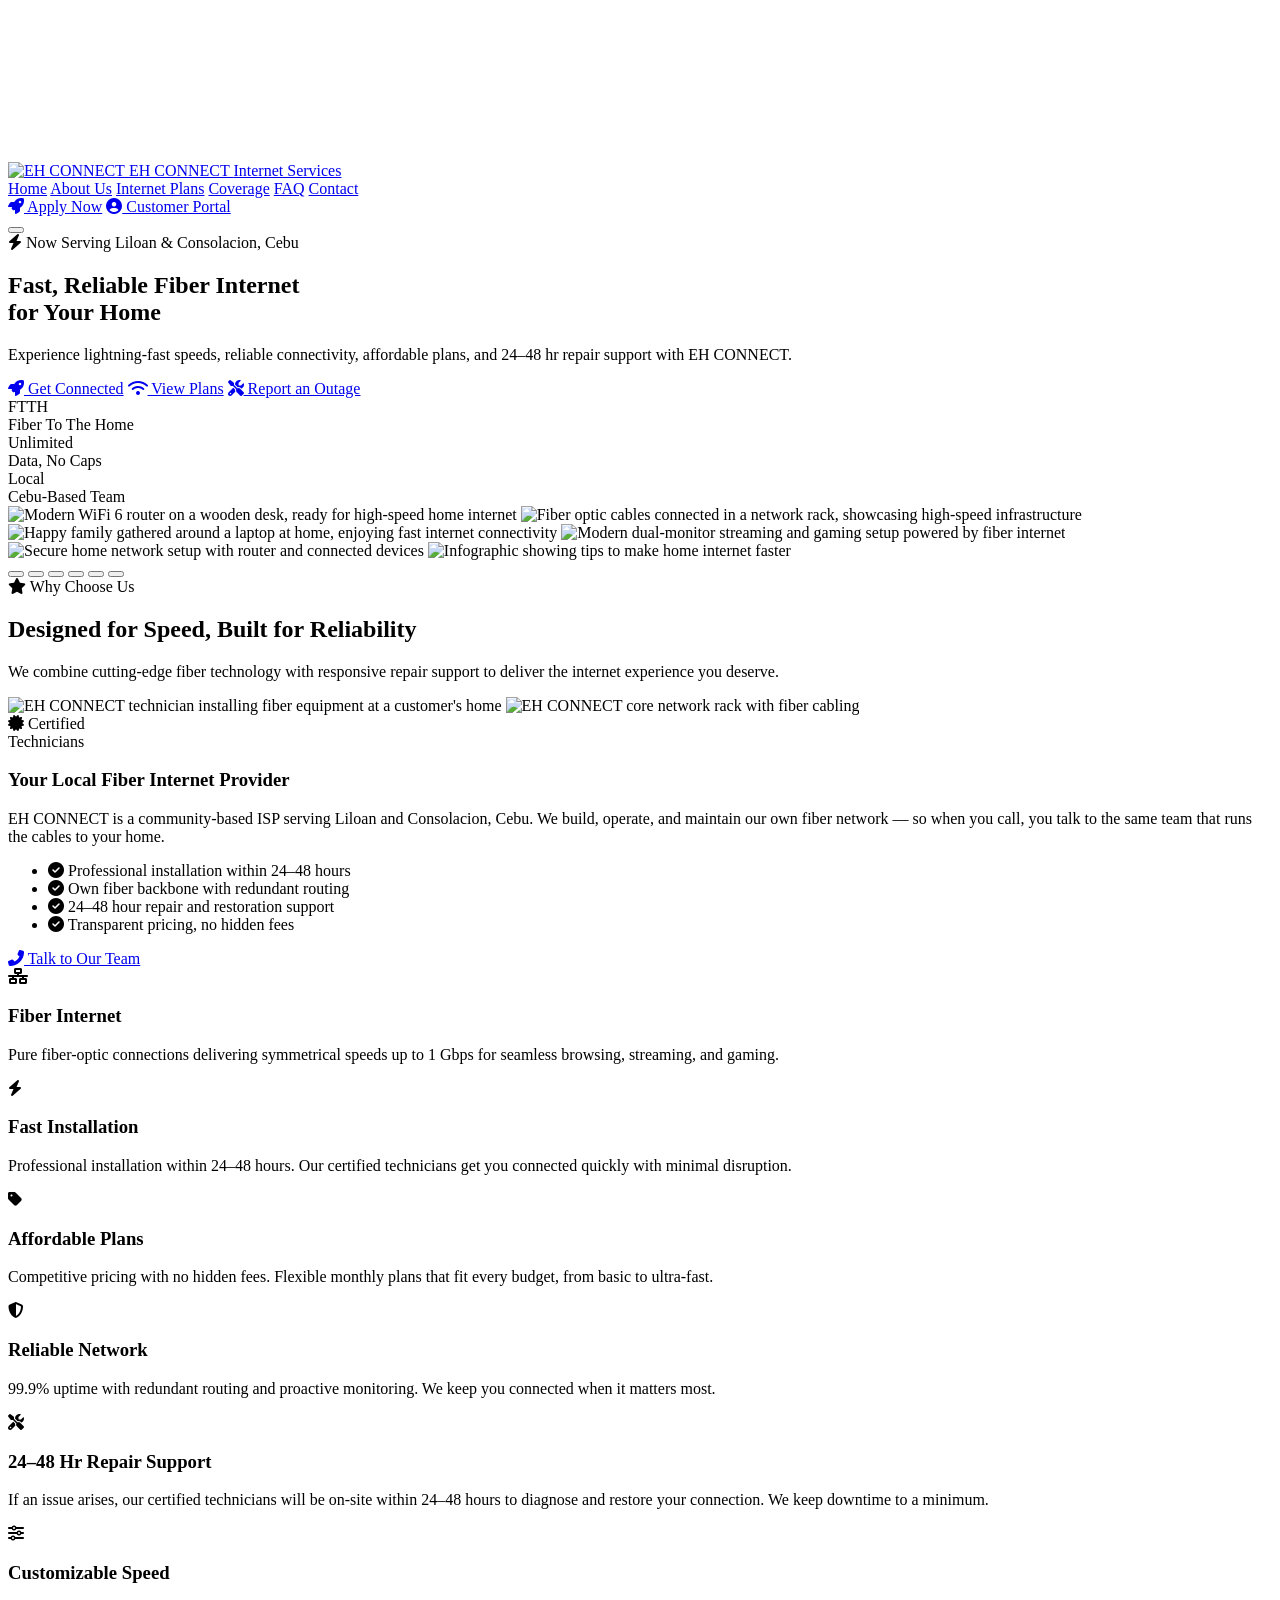
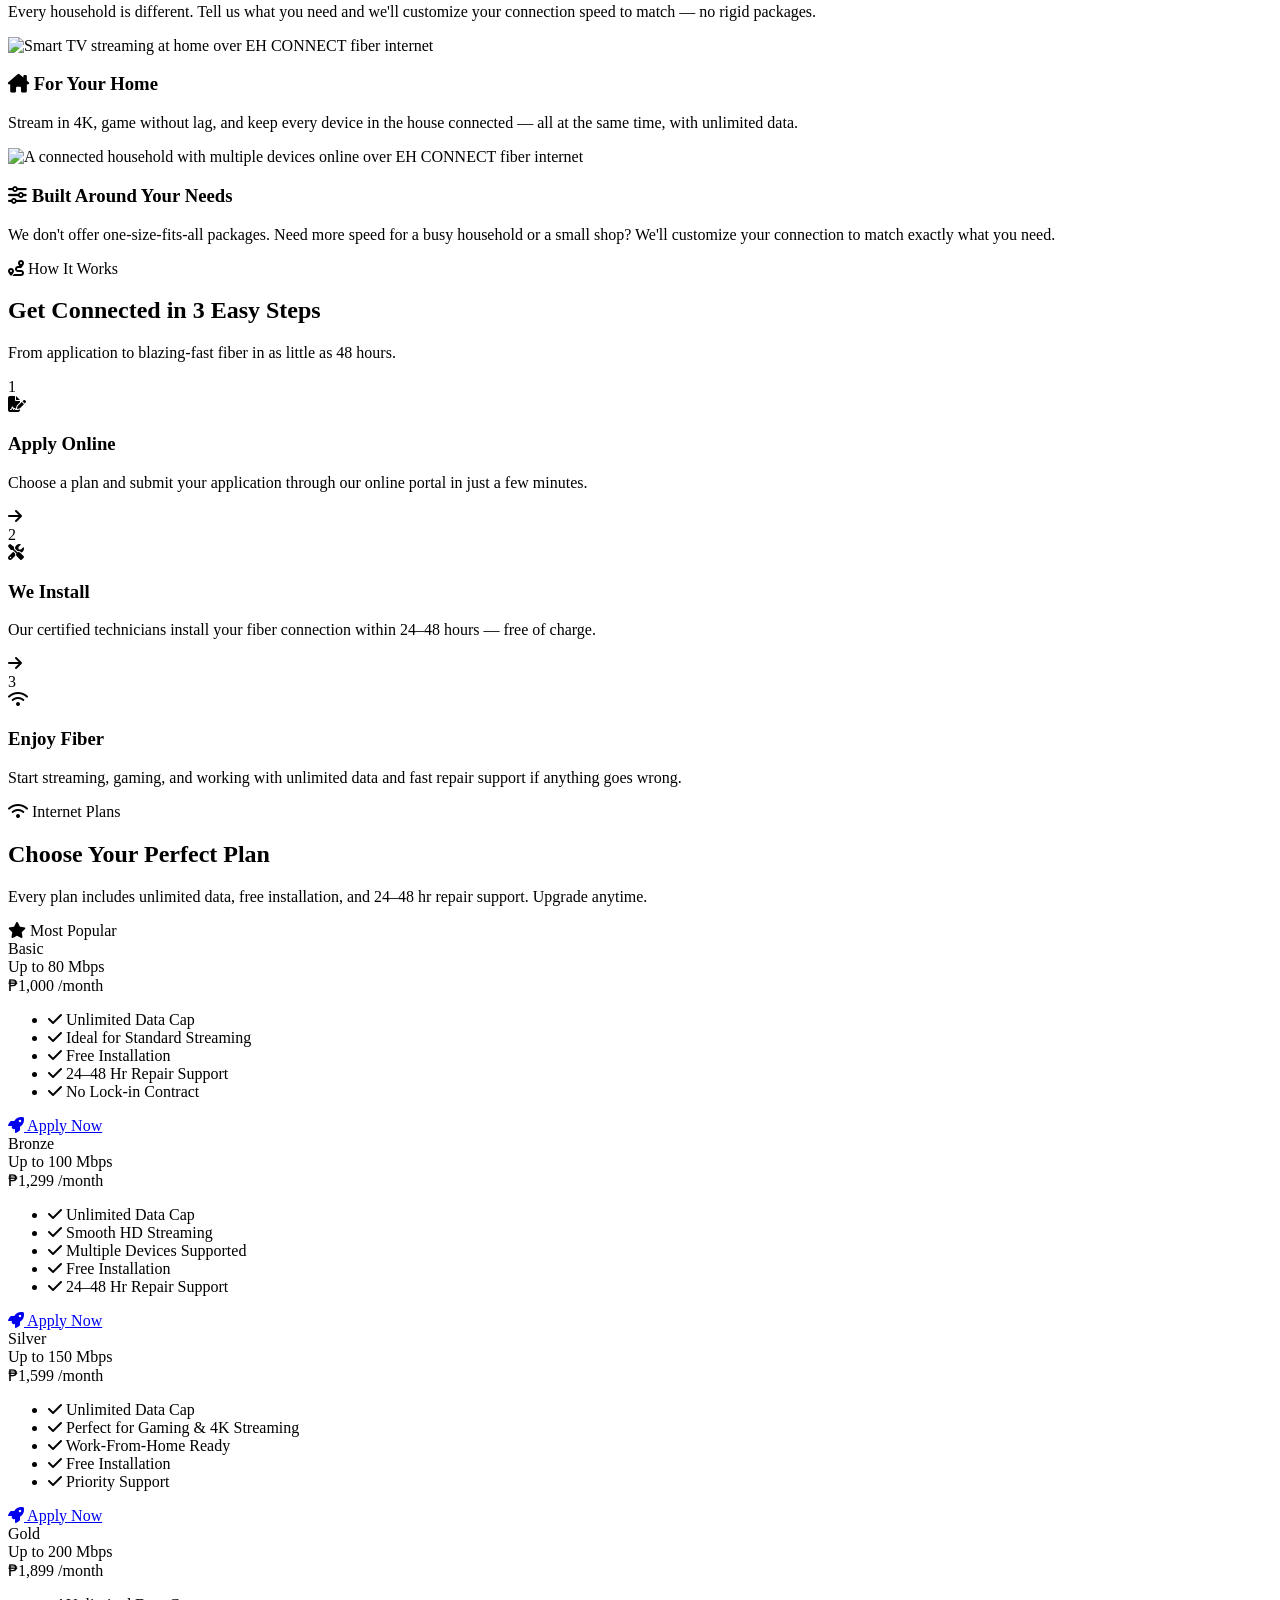
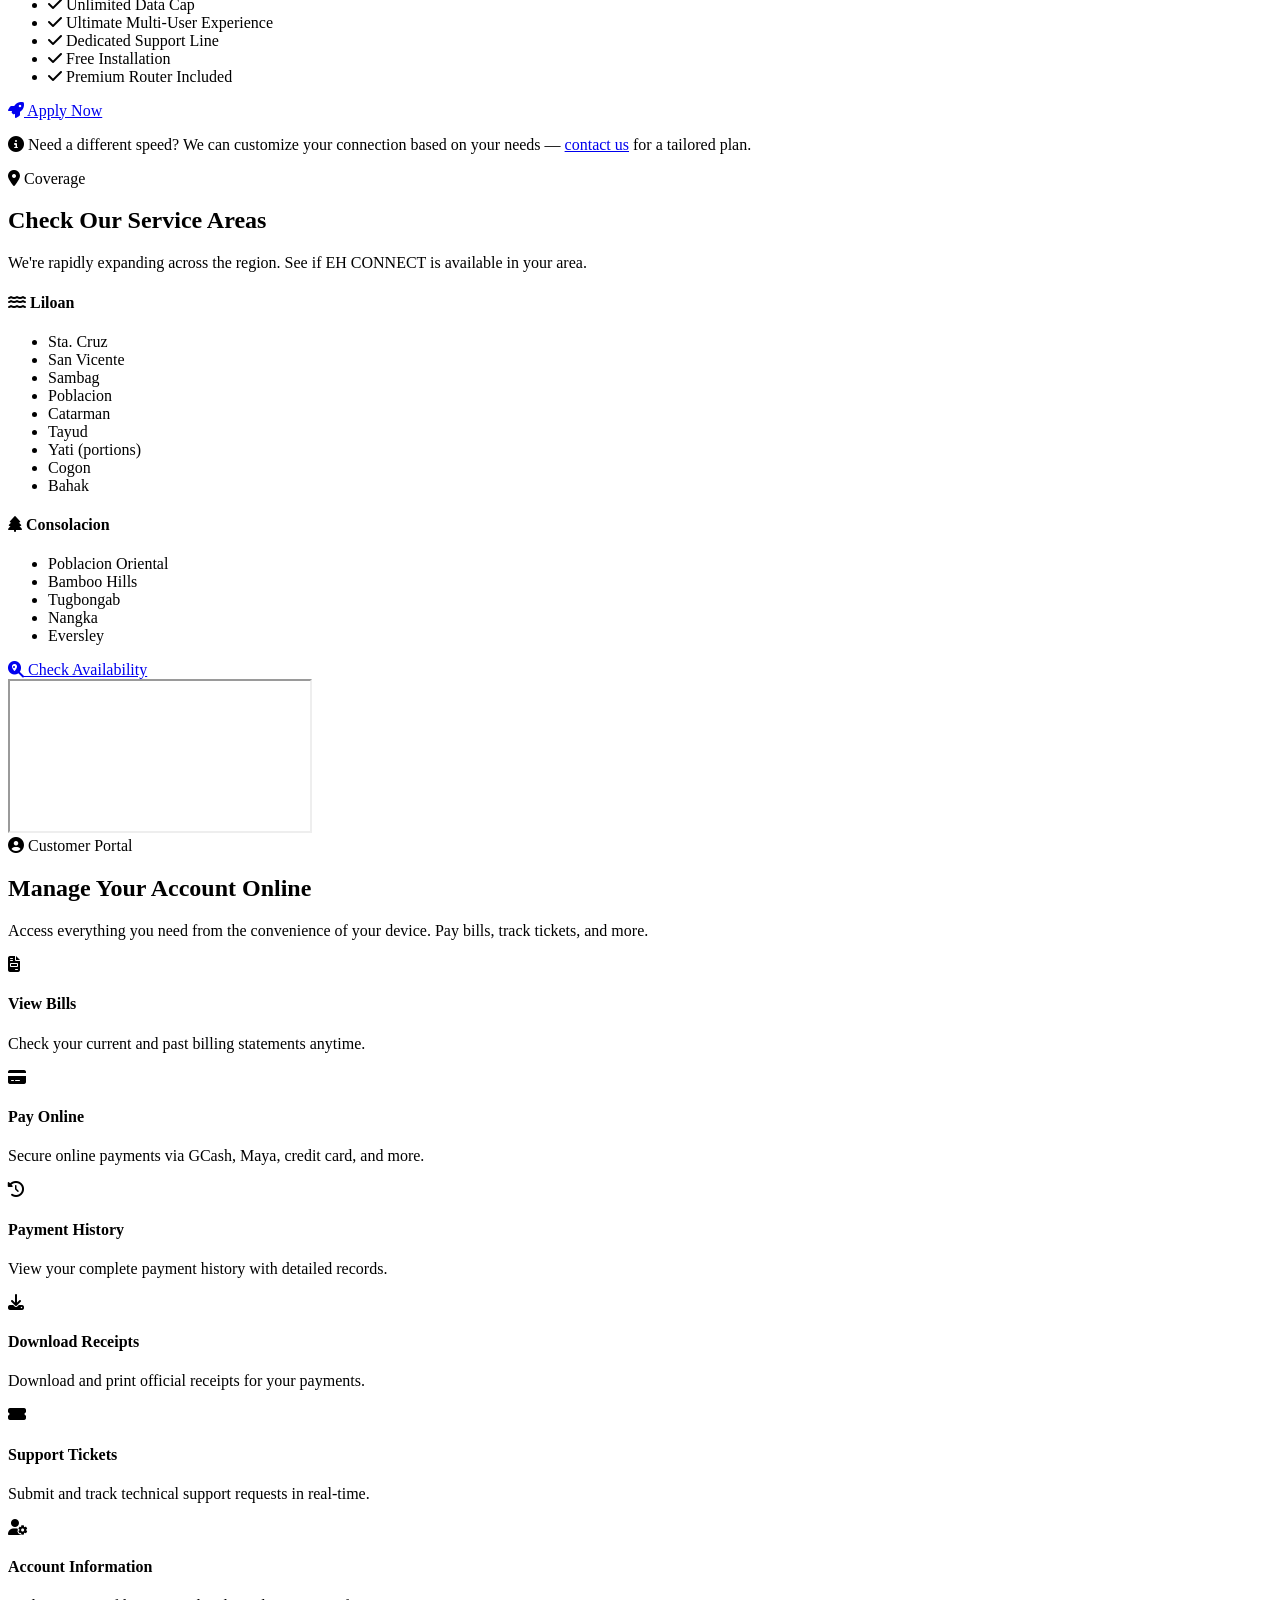
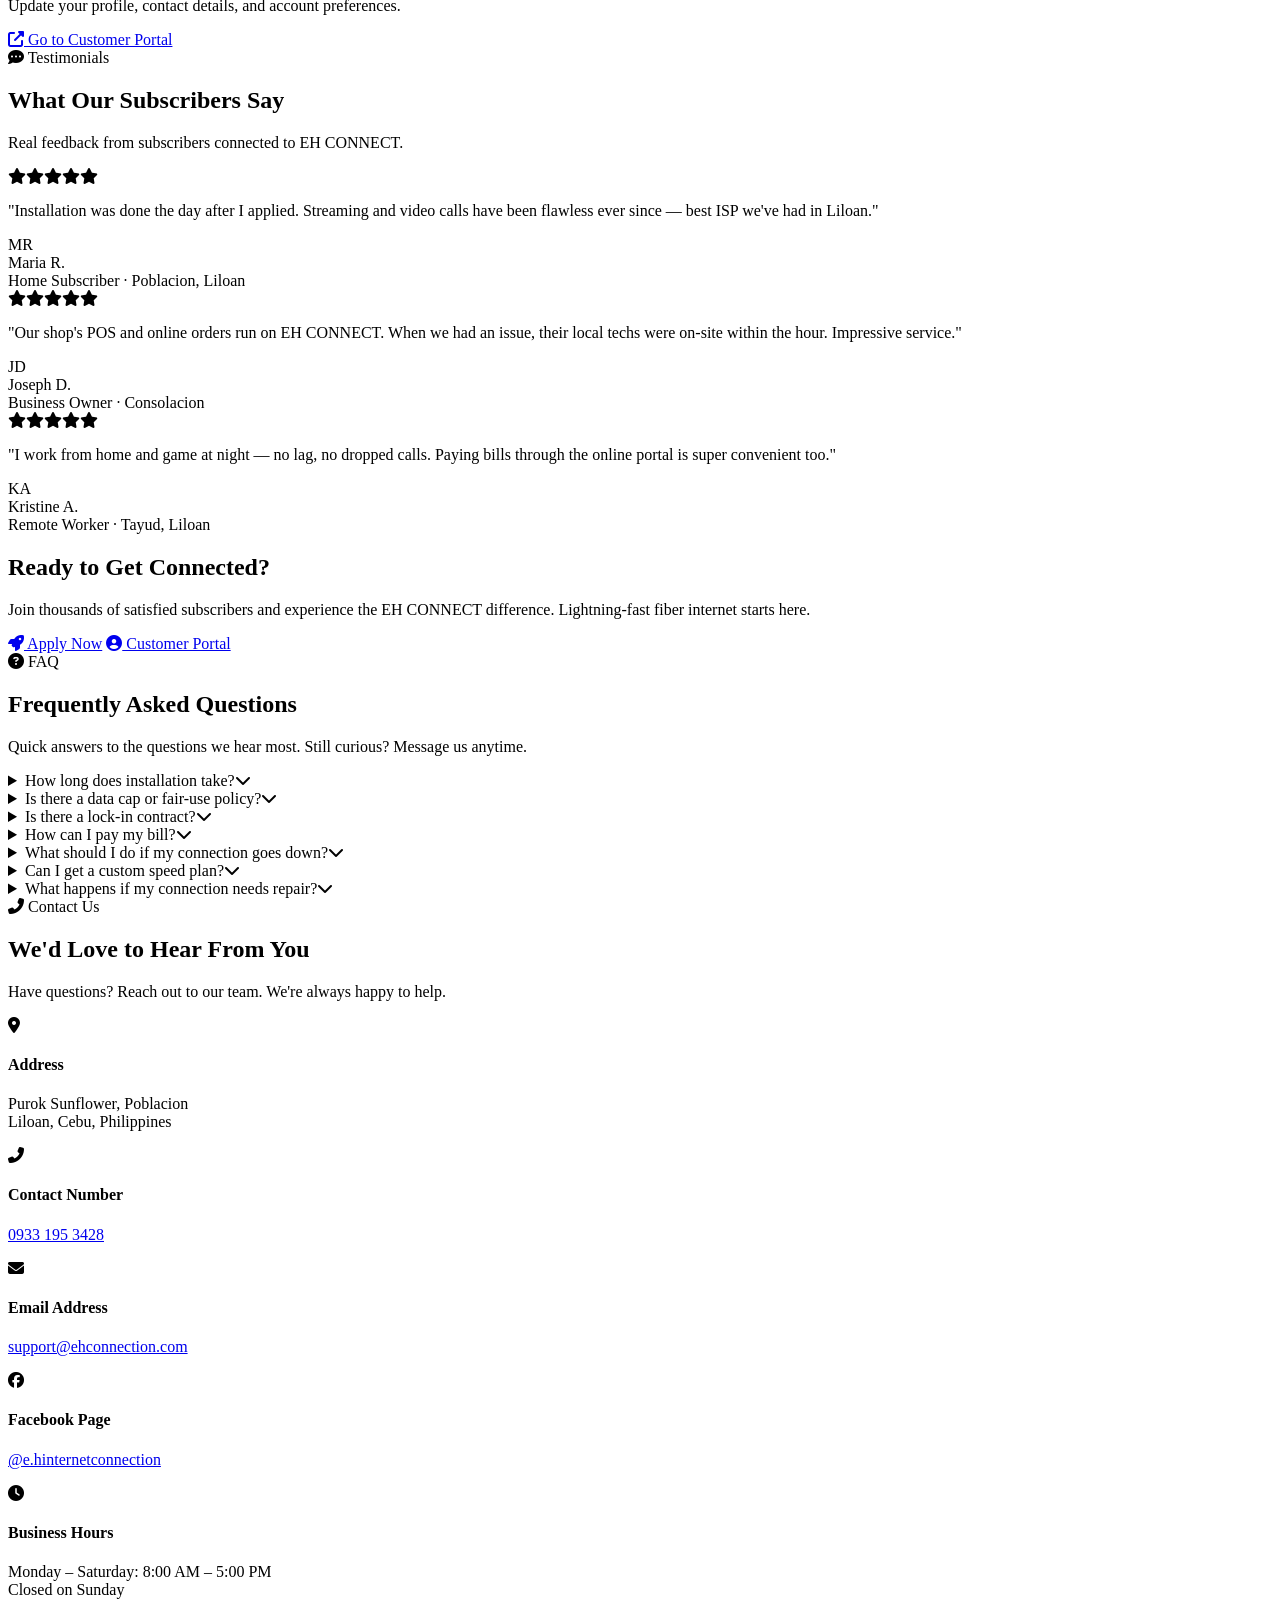
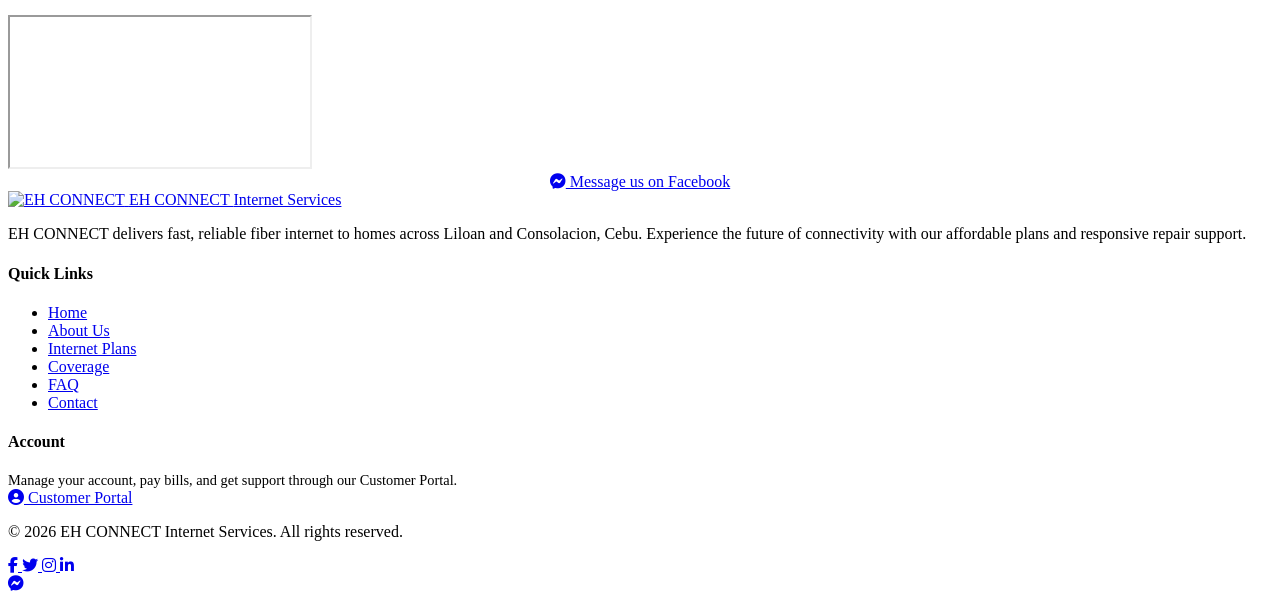
==== index.html @ 91b30293 "Initial commit" ====
<!DOCTYPE html>
<html lang="en">
<head>
  <meta charset="UTF-8">
  <meta name="viewport" content="width=device-width, initial-scale=1.0">
  <meta name="description" content="EH CONNECT – Fast, reliable fiber internet for your home. Affordable plans, customizable speeds, 24–48 hr repair support, and lightning-fast installation.">
  <meta name="keywords" content="ISP, fiber internet, FTTH, broadband, internet plans, EH CONNECT">
  <meta name="theme-color" content="#0B132B">

  <!-- Open Graph -->
  <meta property="og:title" content="EH CONNECT – Fast & Reliable Fiber Internet">
  <meta property="og:description" content="Experience lightning-fast speeds, reliable connectivity, and affordable plans with EH CONNECT — fiber straight to your home.">
  <meta property="og:type" content="website">
  <meta property="og:url" content="https://ehconnection.com">
  <meta property="og:image" content="https://ehconnection.com/EH/images/router-wifi.jpg">

  <title>EH CONNECT | Fast, Reliable Fiber Internet</title>

  <!-- Fonts -->
  <link rel="preconnect" href="https://fonts.googleapis.com">
  <link rel="preconnect" href="https://fonts.gstatic.com" crossorigin>
  <link href="https://fonts.googleapis.com/css2?family=Inter:wght@400;500;600;700;800;900&display=swap" rel="stylesheet">

  <!-- Font Awesome 6 (Free) -->
  <link rel="stylesheet" href="https://cdnjs.cloudflare.com/ajax/libs/font-awesome/6.5.1/css/all.min.css" integrity="sha512-DTOQO9RWCH3ppGqcWaEA1BIZOC6xxalwEsw9c2QQeAIftl+Vegovlnee1c9QX4TctnWMn13TZye+giMm8e2LwA==" crossorigin="anonymous" referrerpolicy="no-referrer" />

  <!-- Styles -->
  <link rel="stylesheet" href="/EH/css/style.css">

  <!-- Preload critical assets -->
  <link rel="preload" as="image" href="/EH/images/router-wifi.jpg">

  <!-- Favicon -->
  <link rel="icon" type="image/x-icon" href="/EH/images/favicon.ico">
  <link rel="icon" type="image/svg+xml" href="/EH/images/favicon.svg">
  <link rel="icon" type="image/png" sizes="96x96" href="/EH/images/favicon-96x96.png">
  <link rel="apple-touch-icon" sizes="180x180" href="/EH/images/apple-touch-icon.png">
  <link rel="manifest" href="/EH/images/site.webmanifest">
</head>
<body>

  <!-- Site-wide fiber particle background (decorative, fixed behind content) -->
  <canvas id="particleCanvas" class="particle-bg" aria-hidden="true"></canvas>

  <!-- Site-wide moving fiber signal lines (decorative, fixed behind content) -->
  <div class="signal-layer" aria-hidden="true">
    <span class="signal-line"></span>
    <span class="signal-line"></span>
    <span class="signal-line"></span>
    <span class="signal-line"></span>
    <span class="signal-line"></span>
    <span class="signal-dot"></span>
    <span class="signal-dot"></span>
    <span class="signal-dot"></span>
    <span class="signal-dot"></span>
    <span class="signal-dot"></span>
  </div>

  <!-- ==========================================
       NAVBAR
       ========================================== -->
  <nav class="navbar" role="navigation" aria-label="Main navigation">
    <div class="container">
      <!-- Brand -->
      <a href="#home" class="navbar-brand" aria-label="EH CONNECT Home">
        <span class="logo-icon"><img src="/EH/images/logo.png" alt="EH CONNECT"></span>
        <span class="brand-text">
          EH CONNECT
          <span class="brand-sub">Internet Services</span>
        </span>
      </a>

      <!-- Navigation Links -->
      <div class="navbar-links">
        <a href="#home" class="active">Home</a>
        <a href="#about">About Us</a>
        <a href="#plans">Internet Plans</a>
        <a href="#coverage">Coverage</a>
        <a href="#faq">FAQ</a>
        <a href="#contact">Contact</a>
      </div>

      <!-- Action Buttons -->
      <div class="navbar-actions">
        <a href="https://billing.ehconnection.com/portal/signup" target="_blank" rel="noopener noreferrer" class="btn btn-primary btn-sm"><i class="fas fa-rocket"></i> Apply Now</a>
        <a href="https://billing.ehconnection.com" target="_blank" rel="noopener noreferrer" class="btn btn-secondary btn-sm"><i class="fas fa-user-circle"></i> Customer Portal</a>
      </div>

      <!-- Mobile Toggle -->
      <button class="navbar-toggle" aria-label="Toggle navigation menu" aria-expanded="false">
        <span></span>
        <span></span>
        <span></span>
      </button>
    </div>
  </nav>

  <!-- ==========================================
       HERO SECTION
       ========================================== -->
  <section id="home" class="hero" aria-label="Hero banner">
    <div class="container">
      <div class="hero-content">
        <div class="hero-badge">
          <i class="fas fa-bolt"></i> Now Serving Liloan &amp; Consolacion, Cebu
        </div>

        <h1 class="hero-title">
          Fast, Reliable <span class="highlight">Fiber Internet</span><br>
          for Your Home
        </h1>

        <p class="hero-subtitle">
          Experience lightning-fast speeds, reliable connectivity, affordable plans, and 24–48 hr repair support with EH CONNECT.
        </p>

        <div class="hero-actions">
          <a href="https://billing.ehconnection.com/portal/signup" target="_blank" rel="noopener noreferrer" class="btn btn-primary btn-lg"><i class="fas fa-rocket"></i> Get Connected</a>
          <a href="#plans" class="btn btn-secondary btn-lg"><i class="fas fa-wifi"></i> View Plans</a>
          <a href="https://billing.ehconnection.com" target="_blank" rel="noopener noreferrer" class="btn btn-outline btn-lg"><i class="fas fa-tools"></i> Report an Outage</a>
        </div>

        <div class="hero-stats">
          <div class="hero-stat">
            <div class="hero-stat-number">FTTH</div>
            <div class="hero-stat-label">Fiber To The Home</div>
          </div>
          <div class="hero-stat">
            <div class="hero-stat-number">Unlimited</div>
            <div class="hero-stat-label">Data, No Caps</div>
          </div>
          <div class="hero-stat">
            <div class="hero-stat-number">Local</div>
            <div class="hero-stat-label">Cebu-Based Team</div>
          </div>
        </div>
      </div>

      <div class="hero-visual">
        <div class="hero-network-stage">
          <div class="network-orbit network-orbit-one" aria-hidden="true"></div>
          <div class="network-orbit network-orbit-two" aria-hidden="true"></div>
          <span class="network-node network-node-one" aria-hidden="true"></span>
          <span class="network-node network-node-two" aria-hidden="true"></span>
          <span class="network-node network-node-three" aria-hidden="true"></span>
          <div class="hero-photo hero-carousel" aria-roledescription="carousel" aria-label="EH CONNECT network and installation photos">
            <div class="hero-carousel-track">
              <img class="hero-carousel-slide is-active" src="/EH/images/router-wifi.jpg" alt="Modern WiFi 6 router on a wooden desk, ready for high-speed home internet" fetchpriority="high">
              <img class="hero-carousel-slide" src="/EH/images/fiber-optic.jpg" alt="Fiber optic cables connected in a network rack, showcasing high-speed infrastructure" loading="lazy">
              <img class="hero-carousel-slide" src="/EH/images/family-laptop.jpg" alt="Happy family gathered around a laptop at home, enjoying fast internet connectivity" loading="lazy">
              <img class="hero-carousel-slide" src="/EH/images/streaming-setup.jpg" alt="Modern dual-monitor streaming and gaming setup powered by fiber internet" loading="lazy">
              <img class="hero-carousel-slide" src="/EH/images/secure-home-network.jpg" alt="Secure home network setup with router and connected devices" loading="lazy">
              <img class="hero-carousel-slide" src="/EH/images/home-internet-speed.png" alt="Infographic showing tips to make home internet faster" loading="lazy">
            </div>
            <div class="hero-photo-glow" aria-hidden="true"></div>

            <!-- Carousel dots -->
            <div class="hero-carousel-dots" role="tablist" aria-label="Choose photo">
              <button class="hero-carousel-dot is-active" role="tab" aria-label="Photo 1" aria-selected="true"></button>
              <button class="hero-carousel-dot" role="tab" aria-label="Photo 2" aria-selected="false"></button>
              <button class="hero-carousel-dot" role="tab" aria-label="Photo 3" aria-selected="false"></button>
              <button class="hero-carousel-dot" role="tab" aria-label="Photo 4" aria-selected="false"></button>
              <button class="hero-carousel-dot" role="tab" aria-label="Photo 5" aria-selected="false"></button>
              <button class="hero-carousel-dot" role="tab" aria-label="Photo 6" aria-selected="false"></button>
            </div>
          </div>
        </div>
      </div>
    </div>
  </section>

  <!-- ==========================================
       WHY CHOOSE EH CONNECT
       ========================================== -->
  <section id="about" class="features" aria-label="Why choose EH CONNECT">
    <div class="container">
      <div class="section-header animate-on-scroll">
        <div class="section-badge"><i class="fas fa-star"></i> Why Choose Us</div>
        <h2 class="section-title">Designed for Speed, Built for Reliability</h2>
        <p class="section-subtitle">We combine cutting-edge fiber technology with responsive repair support to deliver the internet experience you deserve.</p>
      </div>

      <!-- Image + text split -->
      <div class="about-split">
        <div class="about-collage animate-on-scroll-left">
          <img class="about-collage-main" src="/EH/images/technician.jpg" alt="EH CONNECT technician installing fiber equipment at a customer's home" loading="lazy">
          <img class="about-collage-secondary glass-card" src="/EH/images/server-room.jpg" alt="EH CONNECT core network rack with fiber cabling" loading="lazy">
          <div class="about-collage-badge glass-card" aria-hidden="true">
            <i class="fas fa-certificate"></i>
            <span>Certified<br>Technicians</span>
          </div>
        </div>

        <div class="about-text animate-on-scroll-right">
          <h3>Your Local Fiber Internet Provider</h3>
          <p>EH CONNECT is a community-based ISP serving Liloan and Consolacion, Cebu. We build, operate, and maintain our own fiber network — so when you call, you talk to the same team that runs the cables to your home.</p>
          <ul class="about-checklist">
            <li><i class="fas fa-circle-check"></i> Professional installation within 24–48 hours</li>
            <li><i class="fas fa-circle-check"></i> Own fiber backbone with redundant routing</li>
            <li><i class="fas fa-circle-check"></i> 24–48 hour repair and restoration support</li>
            <li><i class="fas fa-circle-check"></i> Transparent pricing, no hidden fees</li>
          </ul>
          <a href="#contact" class="btn btn-secondary"><i class="fas fa-phone-alt"></i> Talk to Our Team</a>
        </div>
      </div>

      <div class="features-grid stagger-children">
        <div class="glass-card feature-card">
          <div class="feature-icon"><i class="fas fa-network-wired"></i></div>
          <h3>Fiber Internet</h3>
          <p>Pure fiber-optic connections delivering symmetrical speeds up to 1 Gbps for seamless browsing, streaming, and gaming.</p>
        </div>

        <div class="glass-card feature-card">
          <div class="feature-icon"><i class="fas fa-bolt"></i></div>
          <h3>Fast Installation</h3>
          <p>Professional installation within 24–48 hours. Our certified technicians get you connected quickly with minimal disruption.</p>
        </div>

        <div class="glass-card feature-card">
          <div class="feature-icon"><i class="fas fa-tag"></i></div>
          <h3>Affordable Plans</h3>
          <p>Competitive pricing with no hidden fees. Flexible monthly plans that fit every budget, from basic to ultra-fast.</p>
        </div>

        <div class="glass-card feature-card">
          <div class="feature-icon"><i class="fas fa-shield-alt"></i></div>
          <h3>Reliable Network</h3>
          <p>99.9% uptime with redundant routing and proactive monitoring. We keep you connected when it matters most.</p>
        </div>

        <div class="glass-card feature-card">
          <div class="feature-icon"><i class="fas fa-tools"></i></div>
          <h3>24–48 Hr Repair Support</h3>
          <p>If an issue arises, our certified technicians will be on-site within 24–48 hours to diagnose and restore your connection. We keep downtime to a minimum.</p>
        </div>

        <div class="glass-card feature-card">
          <div class="feature-icon"><i class="fas fa-sliders"></i></div>
          <h3>Customizable Speed</h3>
          <p>Every household is different. Tell us what you need and we'll customize your connection speed to match — no rigid packages.</p>
        </div>
      </div>

      <!-- Home & Custom duo -->
      <div class="audience-grid stagger-children">
        <div class="audience-card">
          <img src="/EH/images/home-streaming.jpg" alt="Smart TV streaming at home over EH CONNECT fiber internet" loading="lazy">
          <div class="audience-card-body">
            <h3><i class="fas fa-house-chimney"></i> For Your Home</h3>
            <p>Stream in 4K, game without lag, and keep every device in the house connected — all at the same time, with unlimited data.</p>
          </div>
        </div>

        <div class="audience-card">
          <img src="/EH/images/business-team.jpg" alt="A connected household with multiple devices online over EH CONNECT fiber internet" loading="lazy">
          <div class="audience-card-body">
            <h3><i class="fas fa-sliders"></i> Built Around Your Needs</h3>
            <p>We don't offer one-size-fits-all packages. Need more speed for a busy household or a small shop? We'll customize your connection to match exactly what you need.</p>
          </div>
        </div>
      </div>
    </div>
  </section>

  <!-- ==========================================
       HOW IT WORKS
       ========================================== -->
  <section id="how-it-works" class="how-it-works" aria-label="How to get connected">
    <div class="container">
      <div class="section-header animate-on-scroll">
        <div class="section-badge"><i class="fas fa-route"></i> How It Works</div>
        <h2 class="section-title">Get Connected in 3 Easy Steps</h2>
        <p class="section-subtitle">From application to blazing-fast fiber in as little as 48 hours.</p>
      </div>

      <div class="steps-grid stagger-children">
        <div class="glass-card step-card">
          <div class="step-number">1</div>
          <div class="feature-icon"><i class="fas fa-file-signature"></i></div>
          <h3>Apply Online</h3>
          <p>Choose a plan and submit your application through our online portal in just a few minutes.</p>
        </div>

        <div class="step-connector" aria-hidden="true"><i class="fas fa-arrow-right"></i></div>

        <div class="glass-card step-card">
          <div class="step-number">2</div>
          <div class="feature-icon"><i class="fas fa-screwdriver-wrench"></i></div>
          <h3>We Install</h3>
          <p>Our certified technicians install your fiber connection within 24–48 hours — free of charge.</p>
        </div>

        <div class="step-connector" aria-hidden="true"><i class="fas fa-arrow-right"></i></div>

        <div class="glass-card step-card">
          <div class="step-number">3</div>
          <div class="feature-icon"><i class="fas fa-wifi"></i></div>
          <h3>Enjoy Fiber</h3>
          <p>Start streaming, gaming, and working with unlimited data and fast repair support if anything goes wrong.</p>
        </div>
      </div>
    </div>
  </section>

  <!-- ==========================================
       INTERNET PLANS
       ========================================== -->
  <section id="plans" class="plans" aria-label="Internet plans and pricing">
    <div class="container">
      <div class="section-header animate-on-scroll">
        <div class="section-badge"><i class="fas fa-wifi"></i> Internet Plans</div>
        <h2 class="section-title">Choose Your Perfect Plan</h2>
        <p class="section-subtitle">Every plan includes unlimited data, free installation, and 24–48 hr repair support. Upgrade anytime.</p>
      </div>

      <div class="plans-grid stagger-children">
        <!-- Plan: BASIC (Most Popular) -->
        <div class="glass-card plan-card featured">
          <div class="plan-badge"><i class="fas fa-star"></i> Most Popular</div>
          <div class="plan-name">Basic</div>
          <div class="plan-speed">Up to 80 <span class="speed-unit">Mbps</span></div>
          <div class="plan-price">
            <span class="price-amount">₱1,000</span>
            <span class="price-period">/month</span>
          </div>
          <ul class="plan-features">
            <li><i class="fas fa-check"></i> Unlimited Data Cap</li>
            <li><i class="fas fa-check"></i> Ideal for Standard Streaming</li>
            <li><i class="fas fa-check"></i> Free Installation</li>
            <li><i class="fas fa-check"></i> 24–48 Hr Repair Support</li>
            <li><i class="fas fa-check"></i> No Lock-in Contract</li>
          </ul>
          <a href="https://billing.ehconnection.com/portal/signup" target="_blank" rel="noopener noreferrer" class="btn btn-primary" style="width:100%"><i class="fas fa-rocket"></i> Apply Now</a>
        </div>

        <!-- Plan: BRONZE -->
        <div class="glass-card plan-card">
          <div class="plan-name">Bronze</div>
          <div class="plan-speed">Up to 100 <span class="speed-unit">Mbps</span></div>
          <div class="plan-price">
            <span class="price-amount">₱1,299</span>
            <span class="price-period">/month</span>
          </div>
          <ul class="plan-features">
            <li><i class="fas fa-check"></i> Unlimited Data Cap</li>
            <li><i class="fas fa-check"></i> Smooth HD Streaming</li>
            <li><i class="fas fa-check"></i> Multiple Devices Supported</li>
            <li><i class="fas fa-check"></i> Free Installation</li>
            <li><i class="fas fa-check"></i> 24–48 Hr Repair Support</li>
          </ul>
          <a href="https://billing.ehconnection.com/portal/signup" target="_blank" rel="noopener noreferrer" class="btn btn-outline" style="width:100%"><i class="fas fa-rocket"></i> Apply Now</a>
        </div>

        <!-- Plan: SILVER -->
        <div class="glass-card plan-card">
          <div class="plan-name">Silver</div>
          <div class="plan-speed">Up to 150 <span class="speed-unit">Mbps</span></div>
          <div class="plan-price">
            <span class="price-amount">₱1,599</span>
            <span class="price-period">/month</span>
          </div>
          <ul class="plan-features">
            <li><i class="fas fa-check"></i> Unlimited Data Cap</li>
            <li><i class="fas fa-check"></i> Perfect for Gaming &amp; 4K Streaming</li>
            <li><i class="fas fa-check"></i> Work-From-Home Ready</li>
            <li><i class="fas fa-check"></i> Free Installation</li>
            <li><i class="fas fa-check"></i> Priority Support</li>
          </ul>
          <a href="https://billing.ehconnection.com/portal/signup" target="_blank" rel="noopener noreferrer" class="btn btn-outline" style="width:100%"><i class="fas fa-rocket"></i> Apply Now</a>
        </div>

        <!-- Plan: GOLD -->
        <div class="glass-card plan-card">
          <div class="plan-name">Gold</div>
          <div class="plan-speed">Up to 200 <span class="speed-unit">Mbps</span></div>
          <div class="plan-price">
            <span class="price-amount">₱1,899</span>
            <span class="price-period">/month</span>
          </div>
          <ul class="plan-features">
            <li><i class="fas fa-check"></i> Unlimited Data Cap</li>
            <li><i class="fas fa-check"></i> Ultimate Multi-User Experience</li>
            <li><i class="fas fa-check"></i> Dedicated Support Line</li>
            <li><i class="fas fa-check"></i> Free Installation</li>
            <li><i class="fas fa-check"></i> Premium Router Included</li>
          </ul>
          <a href="https://billing.ehconnection.com/portal/signup" target="_blank" rel="noopener noreferrer" class="btn btn-outline" style="width:100%"><i class="fas fa-rocket"></i> Apply Now</a>
        </div>
      </div>

      <p class="plans-note animate-on-scroll"><i class="fas fa-circle-info"></i> Need a different speed? We can customize your connection based on your needs — <a href="#contact">contact us</a> for a tailored plan.</p>
    </div>
  </section>

  <!-- ==========================================
       COVERAGE
       ========================================== -->
  <section id="coverage" class="coverage" aria-label="Service coverage areas">
    <div class="container">
      <div class="section-header animate-on-scroll">
        <div class="section-badge"><i class="fas fa-map-marker-alt"></i> Coverage</div>
        <h2 class="section-title">Check Our Service Areas</h2>
        <p class="section-subtitle">We're rapidly expanding across the region. See if EH CONNECT is available in your area.</p>
      </div>

      <div class="coverage-grid animate-on-scroll">
        <div class="coverage-info">
          <div class="coverage-areas">
            <div class="coverage-area">
              <h4><i class="fas fa-water"></i> Liloan</h4>
              <ul>
                <li>Sta. Cruz</li>
                <li>San Vicente</li>
                <li>Sambag</li>
                <li>Poblacion</li>
                <li>Catarman</li>
                <li>Tayud</li>
                <li>Yati (portions)</li>
                <li>Cogon</li>
                <li>Bahak</li>
              </ul>
            </div>
            <div class="coverage-area">
              <h4><i class="fas fa-tree"></i> Consolacion</h4>
              <ul>
                <li>Poblacion Oriental</li>
                <li>Bamboo Hills</li>
                <li>Tugbongab</li>
                <li>Nangka</li>
                <li>Eversley</li>
              </ul>
            </div>
          </div>
          <a href="https://m.me/e.hinternetconnection" target="_blank" rel="noopener noreferrer" class="btn btn-primary"><i class="fas fa-search-location"></i> Check Availability</a>
        </div>

        <div class="coverage-map">
          <iframe
            data-src="https://www.google.com/maps?q=Liloan+Cebu+Philippines&output=embed"
            allowfullscreen=""
            loading="lazy"
            referrerpolicy="no-referrer-when-downgrade"
            title="EH CONNECT Coverage Map"
            aria-label="Google Map showing EH CONNECT coverage area in Liloan, Cebu"
          ></iframe>
        </div>
      </div>
    </div>
  </section>

  <!-- ==========================================
       CUSTOMER PORTAL
       ========================================== -->
  <section id="portal" class="portal" aria-label="Customer portal features">
    <div class="container">
      <div class="section-header animate-on-scroll">
        <div class="section-badge"><i class="fas fa-user-circle"></i> Customer Portal</div>
        <h2 class="section-title">Manage Your Account Online</h2>
        <p class="section-subtitle">Access everything you need from the convenience of your device. Pay bills, track tickets, and more.</p>
      </div>

      <div class="portal-features-grid stagger-children">
        <div class="glass-card portal-feature-card">
          <div class="feature-icon"><i class="fas fa-file-invoice"></i></div>
          <h4>View Bills</h4>
          <p>Check your current and past billing statements anytime.</p>
        </div>

        <div class="glass-card portal-feature-card">
          <div class="feature-icon"><i class="fas fa-credit-card"></i></div>
          <h4>Pay Online</h4>
          <p>Secure online payments via GCash, Maya, credit card, and more.</p>
        </div>

        <div class="glass-card portal-feature-card">
          <div class="feature-icon"><i class="fas fa-history"></i></div>
          <h4>Payment History</h4>
          <p>View your complete payment history with detailed records.</p>
        </div>

        <div class="glass-card portal-feature-card">
          <div class="feature-icon"><i class="fas fa-download"></i></div>
          <h4>Download Receipts</h4>
          <p>Download and print official receipts for your payments.</p>
        </div>

        <div class="glass-card portal-feature-card">
          <div class="feature-icon"><i class="fas fa-ticket-alt"></i></div>
          <h4>Support Tickets</h4>
          <p>Submit and track technical support requests in real-time.</p>
        </div>

        <div class="glass-card portal-feature-card">
          <div class="feature-icon"><i class="fas fa-user-cog"></i></div>
          <h4>Account Information</h4>
          <p>Update your profile, contact details, and account preferences.</p>
        </div>
      </div>

      <div class="portal-cta animate-on-scroll">
        <a href="https://billing.ehconnection.com" target="_blank" rel="noopener noreferrer" class="btn btn-primary btn-lg"><i class="fas fa-external-link-alt"></i> Go to Customer Portal</a>
      </div>
    </div>
  </section>

  <!-- ==========================================
       TESTIMONIALS
       ========================================== -->
  <section id="testimonials" class="testimonials" aria-label="Customer testimonials">
    <div class="container">
      <div class="section-header animate-on-scroll">
        <div class="section-badge"><i class="fas fa-comment-dots"></i> Testimonials</div>
        <h2 class="section-title">What Our Subscribers Say</h2>
        <p class="section-subtitle">Real feedback from subscribers connected to EH CONNECT.</p>
      </div>

      <div class="testimonials-grid stagger-children">
        <div class="glass-card testimonial-card">
          <div class="testimonial-stars" aria-label="5 out of 5 stars">
            <i class="fas fa-star"></i><i class="fas fa-star"></i><i class="fas fa-star"></i><i class="fas fa-star"></i><i class="fas fa-star"></i>
          </div>
          <p class="testimonial-quote">"Installation was done the day after I applied. Streaming and video calls have been flawless ever since — best ISP we've had in Liloan."</p>
          <div class="testimonial-author">
            <div class="testimonial-avatar" aria-hidden="true">MR</div>
            <div>
              <div class="testimonial-name">Maria R.</div>
              <div class="testimonial-role">Home Subscriber · Poblacion, Liloan</div>
            </div>
          </div>
        </div>

        <div class="glass-card testimonial-card">
          <div class="testimonial-stars" aria-label="5 out of 5 stars">
            <i class="fas fa-star"></i><i class="fas fa-star"></i><i class="fas fa-star"></i><i class="fas fa-star"></i><i class="fas fa-star"></i>
          </div>
          <p class="testimonial-quote">"Our shop's POS and online orders run on EH CONNECT. When we had an issue, their local techs were on-site within the hour. Impressive service."</p>
          <div class="testimonial-author">
            <div class="testimonial-avatar" aria-hidden="true">JD</div>
            <div>
              <div class="testimonial-name">Joseph D.</div>
              <div class="testimonial-role">Business Owner · Consolacion</div>
            </div>
          </div>
        </div>

        <div class="glass-card testimonial-card">
          <div class="testimonial-stars" aria-label="5 out of 5 stars">
            <i class="fas fa-star"></i><i class="fas fa-star"></i><i class="fas fa-star"></i><i class="fas fa-star"></i><i class="fas fa-star"></i>
          </div>
          <p class="testimonial-quote">"I work from home and game at night — no lag, no dropped calls. Paying bills through the online portal is super convenient too."</p>
          <div class="testimonial-author">
            <div class="testimonial-avatar" aria-hidden="true">KA</div>
            <div>
              <div class="testimonial-name">Kristine A.</div>
              <div class="testimonial-role">Remote Worker · Tayud, Liloan</div>
            </div>
          </div>
        </div>
      </div>
    </div>
  </section>

  <!-- ==========================================
       CTA BANNER
       ========================================== -->
  <section class="cta-banner" aria-label="Call to action">
    <div class="container">
      <div class="cta-card animate-on-scroll">
        <h2>Ready to Get Connected?</h2>
        <p>Join thousands of satisfied subscribers and experience the EH CONNECT difference. Lightning-fast fiber internet starts here.</p>
        <div class="cta-actions">
          <a href="https://billing.ehconnection.com/portal/signup" target="_blank" rel="noopener noreferrer" class="btn btn-primary btn-lg"><i class="fas fa-rocket"></i> Apply Now</a>
          <a href="https://billing.ehconnection.com" target="_blank" rel="noopener noreferrer" class="btn btn-secondary btn-lg"><i class="fas fa-user-circle"></i> Customer Portal</a>
        </div>
      </div>
    </div>
  </section>

  <!-- ==========================================
       FAQ
       ========================================== -->
  <section id="faq" class="faq" aria-label="Frequently asked questions">
    <div class="container">
      <div class="section-header animate-on-scroll">
        <div class="section-badge"><i class="fas fa-circle-question"></i> FAQ</div>
        <h2 class="section-title">Frequently Asked Questions</h2>
        <p class="section-subtitle">Quick answers to the questions we hear most. Still curious? Message us anytime.</p>
      </div>

      <div class="faq-list animate-on-scroll">
        <details class="faq-item">
          <summary>How long does installation take?<i class="fas fa-chevron-down" aria-hidden="true"></i></summary>
          <div class="faq-answer"><p>Once your application is approved, our technicians typically complete installation within 24–48 hours. Installation is free on all plans.</p></div>
        </details>

        <details class="faq-item">
          <summary>Is there a data cap or fair-use policy?<i class="fas fa-chevron-down" aria-hidden="true"></i></summary>
          <div class="faq-answer"><p>No. All EH CONNECT plans come with truly unlimited data — no caps, no throttling, no fair-use limits.</p></div>
        </details>

        <details class="faq-item">
          <summary>Is there a lock-in contract?<i class="fas fa-chevron-down" aria-hidden="true"></i></summary>
          <div class="faq-answer"><p>Our Basic plan has no lock-in contract. Other plans may include a minimum term depending on current promos — our team will confirm the details before installation.</p></div>
        </details>

        <details class="faq-item">
          <summary>How can I pay my bill?<i class="fas fa-chevron-down" aria-hidden="true"></i></summary>
          <div class="faq-answer"><p>Pay securely through the Customer Portal via GCash, Maya, or credit card, or visit our office in Poblacion, Liloan. You can also process payments through our <a href="https://m.me/e.hinternetconnection" target="_blank" rel="noopener noreferrer">Facebook Page</a> — send us a message and we'll assist you with your payment. Official receipts are available for download in the portal.</p></div>
        </details>

        <details class="faq-item">
          <summary>What should I do if my connection goes down?<i class="fas fa-chevron-down" aria-hidden="true"></i></summary>
          <div class="faq-answer"><p>First, restart your router. If the issue persists, message us on Facebook or submit a ticket through the Customer Portal. Our team will dispatch a technician who will be on-site within 24–48 hours to restore your connection.</p></div>
        </details>

        <details class="faq-item">
          <summary>Can I get a custom speed plan?<i class="fas fa-chevron-down" aria-hidden="true"></i></summary>
          <div class="faq-answer"><p>Yes. While we don't offer fixed business packages, we can customize your connection speed depending on your needs — whether for a busy household or a small shop. Contact us for a tailored quote.</p></div>
        </details>

        <details class="faq-item">
          <summary>What happens if my connection needs repair?<i class="fas fa-chevron-down" aria-hidden="true"></i></summary>
          <div class="faq-answer"><p>If your connection goes down or experiences issues, simply reach out to us via Facebook Messenger or the Customer Portal. Our certified technicians will be dispatched to your location and will have your service restored within 24–48 hours — guaranteed.</p></div>
        </details>
      </div>
    </div>
  </section>

  <!-- ==========================================
       CONTACT
       ========================================== -->
  <section id="contact" class="contact" aria-label="Contact information">
    <div class="container">
      <div class="section-header animate-on-scroll">
        <div class="section-badge"><i class="fas fa-phone-alt"></i> Contact Us</div>
        <h2 class="section-title">We'd Love to Hear From You</h2>
        <p class="section-subtitle">Have questions? Reach out to our team. We're always happy to help.</p>
      </div>

      <div class="contact-grid">
        <div class="contact-info-grid animate-on-scroll-left">
          <div class="glass-card contact-item">
            <div class="contact-item-icon"><i class="fas fa-map-marker-alt"></i></div>
            <div>
              <h4>Address</h4>
              <p>Purok Sunflower, Poblacion<br>Liloan, Cebu, Philippines</p>
            </div>
          </div>

          <div class="glass-card contact-item">
            <div class="contact-item-icon"><i class="fas fa-phone-alt"></i></div>
            <div>
              <h4>Contact Number</h4>
              <p><a href="tel:+639331953428">0933 195 3428</a></p>
            </div>
          </div>

          <div class="glass-card contact-item">
            <div class="contact-item-icon"><i class="fas fa-envelope"></i></div>
            <div>
              <h4>Email Address</h4>
              <p><a href="mailto:support@ehconnection.com">support@ehconnection.com</a></p>
            </div>
          </div>

          <div class="glass-card contact-item">
            <div class="contact-item-icon"><i class="fab fa-facebook"></i></div>
            <div>
              <h4>Facebook Page</h4>
              <p><a href="https://facebook.com/e.hinternetconnection" target="_blank" rel="noopener noreferrer">@e.hinternetconnection</a></p>
            </div>
          </div>

          <div class="glass-card contact-item" style="grid-column: 1 / -1;">
            <div class="contact-item-icon"><i class="fas fa-clock"></i></div>
            <div>
              <h4>Business Hours</h4>
              <p>Monday – Saturday: 8:00 AM – 5:00 PM<br>Closed on Sunday</p>
            </div>
          </div>
        </div>

        <div class="contact-map animate-on-scroll-right">
          <iframe
            src="https://www.google.com/maps?q=Purok+Sunflower+Poblacion+Liloan+Cebu+Philippines&output=embed"
            allowfullscreen=""
            loading="lazy"
            referrerpolicy="no-referrer-when-downgrade"
            title="EH CONNECT Location"
            aria-label="Google Map showing EH CONNECT office at Purok Sunflower, Poblacion, Liloan, Cebu"
          ></iframe>
        </div>
      </div>

      <!-- Message us on Facebook CTA -->
      <div class="contact-messenger-cta animate-on-scroll" style="text-align: center; margin-top: var(--spacing-xl);">
        <a href="https://m.me/e.hinternetconnection" target="_blank" rel="noopener noreferrer" class="btn btn-primary btn-lg">
          <i class="fab fa-facebook-messenger"></i> Message us on Facebook
        </a>
      </div>

    </div>
  </section>

  <!-- ==========================================
       FOOTER
       ========================================== -->
  <footer class="footer" aria-label="Site footer">
    <div class="container">
      <div class="footer-grid">
        <!-- Brand -->
        <div class="footer-brand">
          <a href="#home" class="navbar-brand" style="margin-bottom:var(--spacing-md)">
            <span class="logo-icon"><img src="/EH/images/logo.png" alt="EH CONNECT"></span>
            <span class="brand-text">
              EH CONNECT
              <span class="brand-sub">Internet Services</span>
            </span>
          </a>
          <p>EH CONNECT delivers fast, reliable fiber internet to homes across Liloan and Consolacion, Cebu. Experience the future of connectivity with our affordable plans and responsive repair support.</p>
        </div>

        <!-- Quick Links -->
        <div>
          <h4>Quick Links</h4>
          <ul class="footer-links">
            <li><a href="#home">Home</a></li>
            <li><a href="#about">About Us</a></li>
            <li><a href="#plans">Internet Plans</a></li>
            <li><a href="#coverage">Coverage</a></li>
            <li><a href="#faq">FAQ</a></li>
            <li><a href="#contact">Contact</a></li>
          </ul>
        </div>

        <!-- Customer Portal -->
        <div>
          <h4>Account</h4>
          <p style="font-size:0.9rem; color:var(--color-gray-600); margin-bottom:var(--spacing-md);">Manage your account, pay bills, and get support through our Customer Portal.</p>
          <a href="https://billing.ehconnection.com" target="_blank" rel="noopener noreferrer" class="btn btn-primary" style="width:100%"><i class="fas fa-user-circle"></i> Customer Portal</a>
        </div>
      </div>

      <div class="footer-bottom">
        <p>&copy; 2026 EH CONNECT Internet Services. All rights reserved.</p>
        <div class="footer-social">
          <a href="https://facebook.com/e.hinternetconnection" target="_blank" rel="noopener noreferrer" aria-label="Facebook">
            <i class="fab fa-facebook-f"></i>
          </a>
          <a href="#" aria-label="Twitter / X">
            <i class="fab fa-twitter"></i>
          </a>
          <a href="#" aria-label="Instagram">
            <i class="fab fa-instagram"></i>
          </a>
          <a href="#" aria-label="LinkedIn">
            <i class="fab fa-linkedin-in"></i>
          </a>
        </div>
      </div>
    </div>
  </footer>

  <!-- ==========================================
       FLOATING FACEBOOK MESSENGER BUTTON
       ========================================== -->
  <a href="https://m.me/e.hinternetconnection" target="_blank" rel="noopener noreferrer" class="fb-messenger-float" aria-label="Message us on Facebook">
    <i class="fab fa-facebook-messenger"></i>
  </a>

  <!-- ==========================================
       SCRIPTS
       ========================================== -->
  <script src="/EH/js/main.js" defer></script>
</body>
</html>
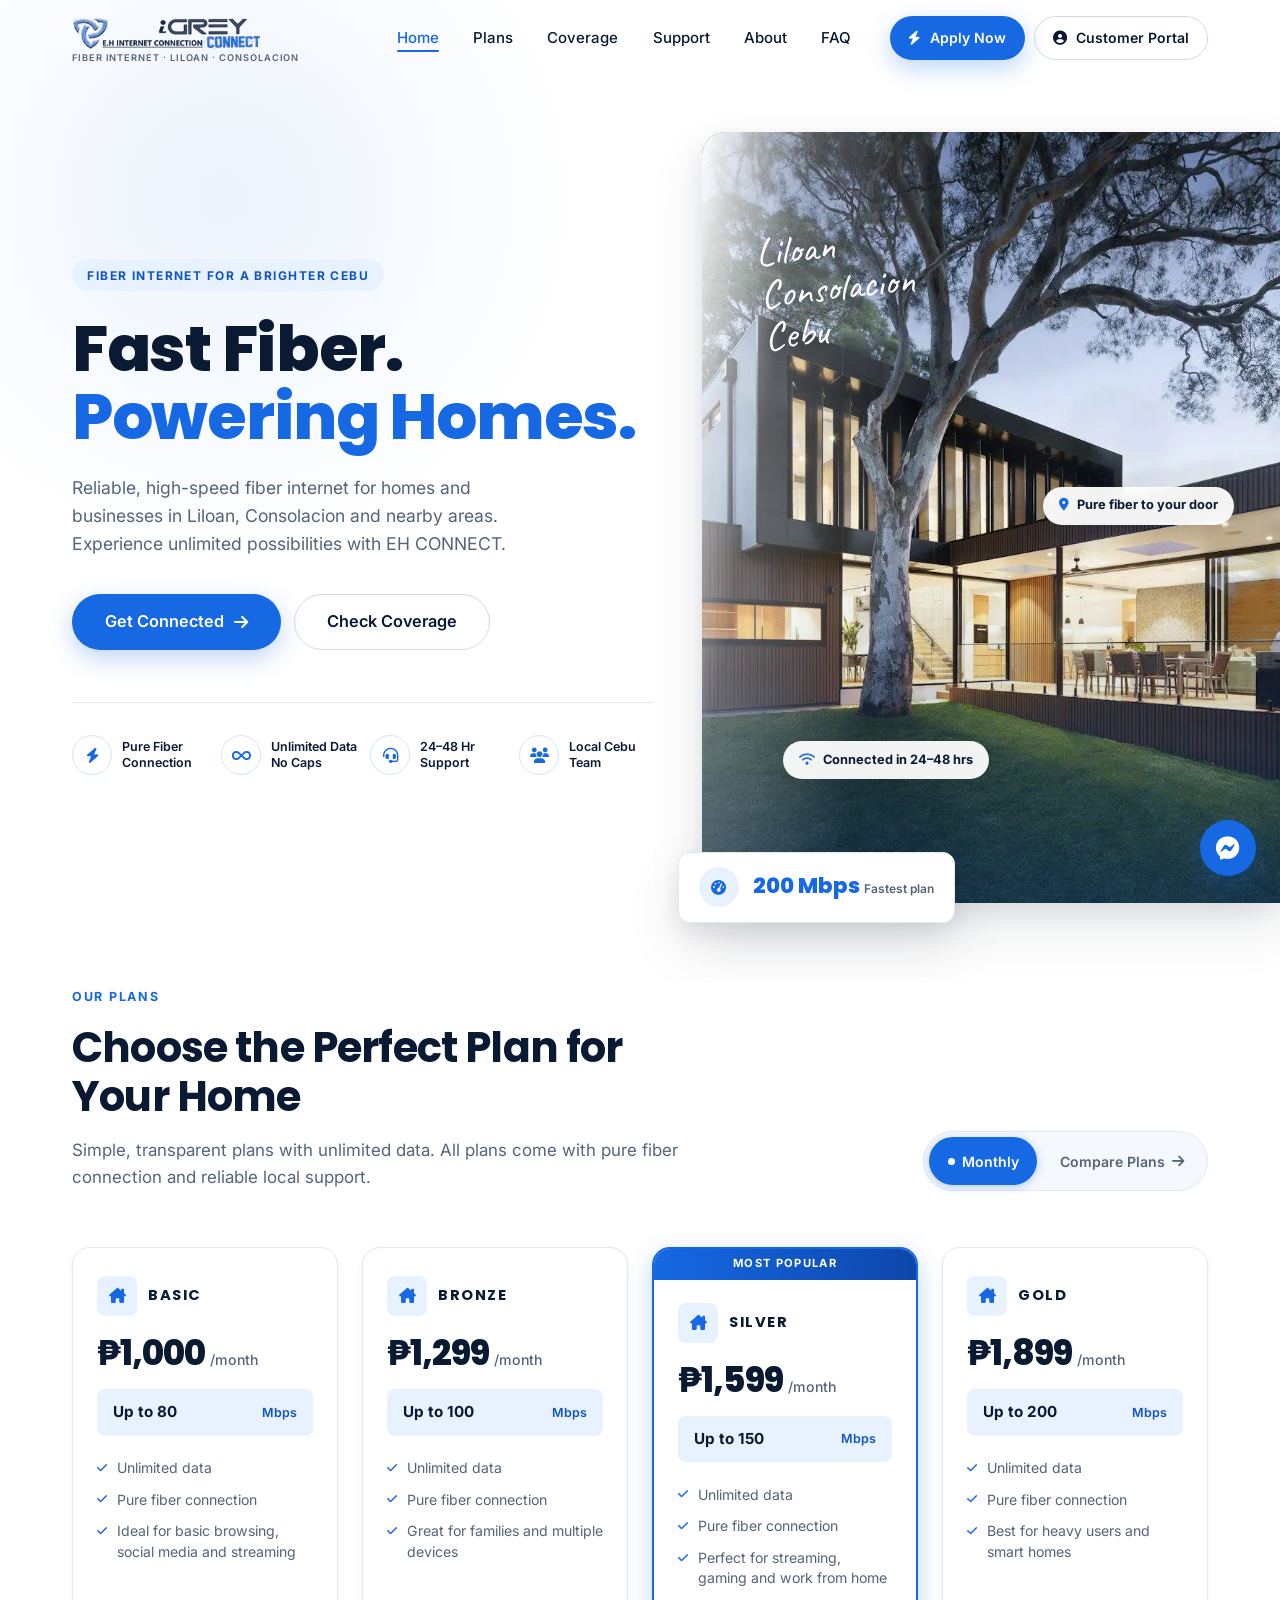
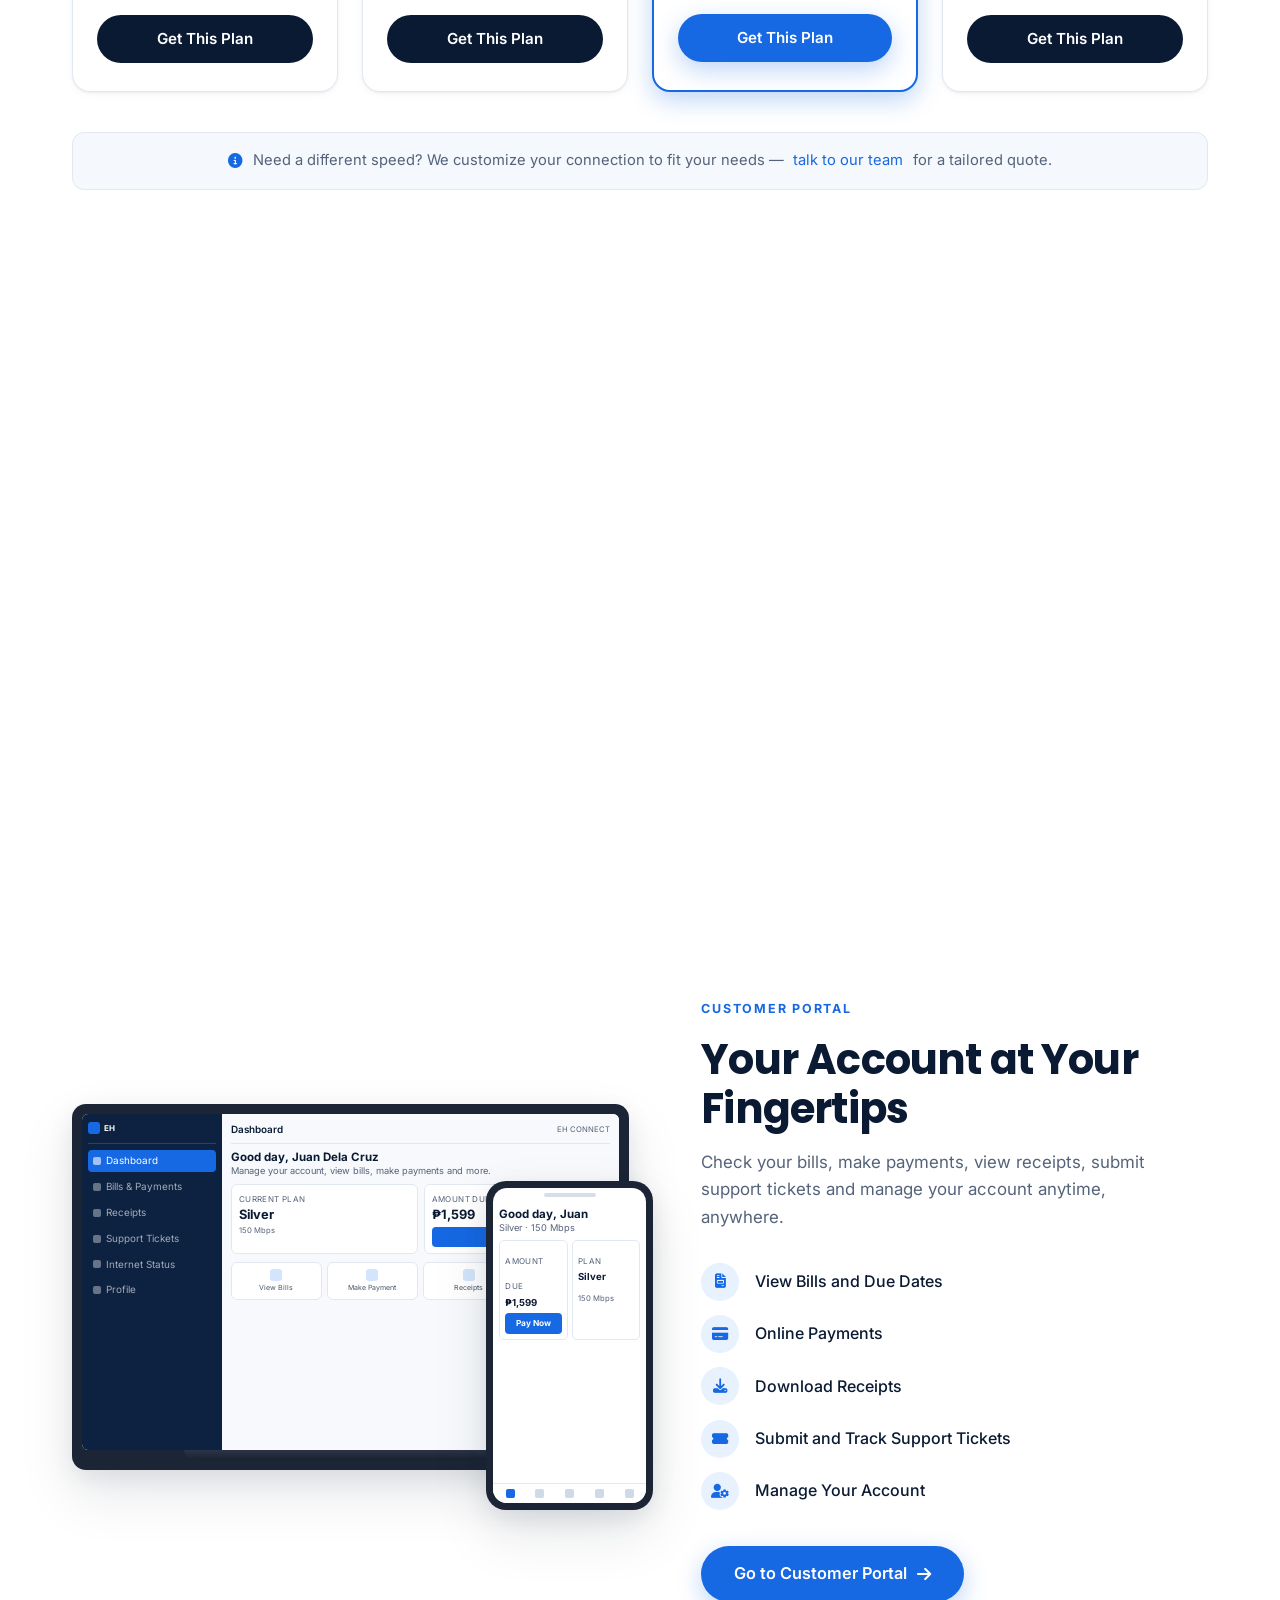
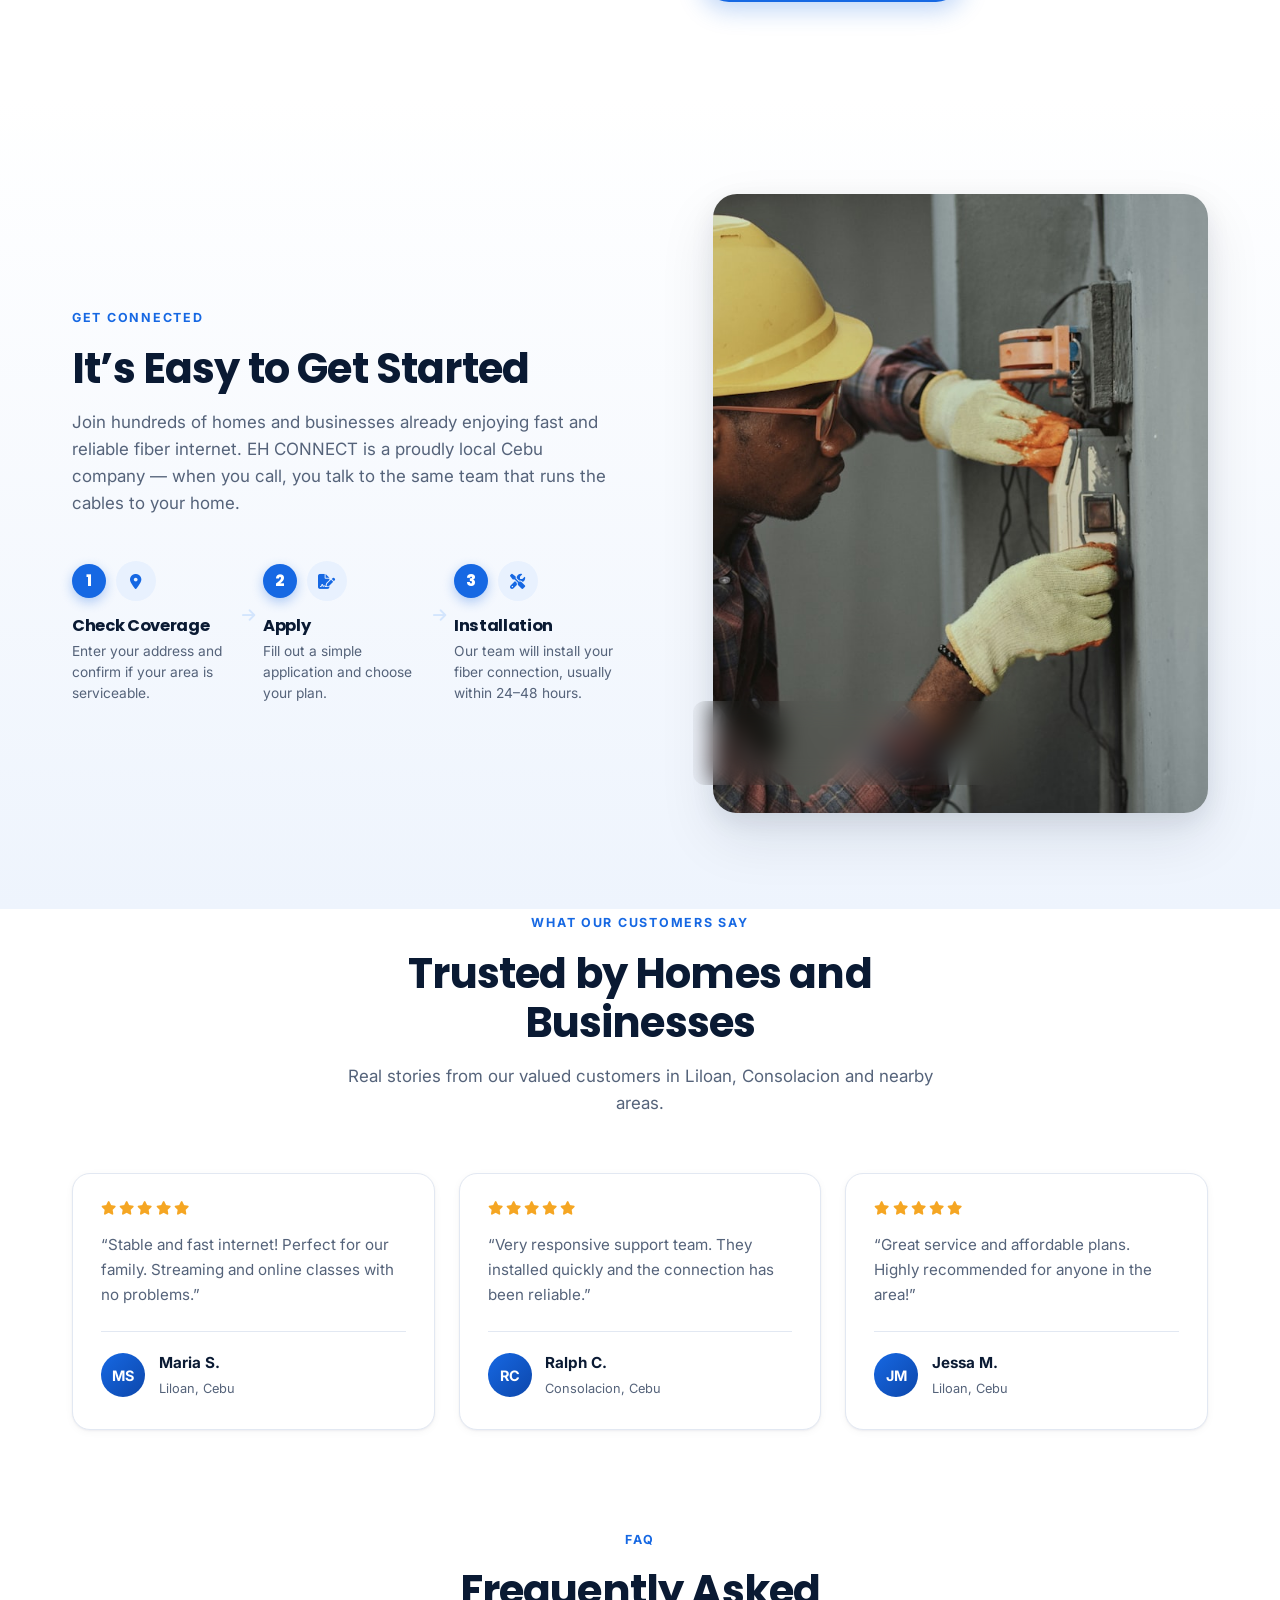
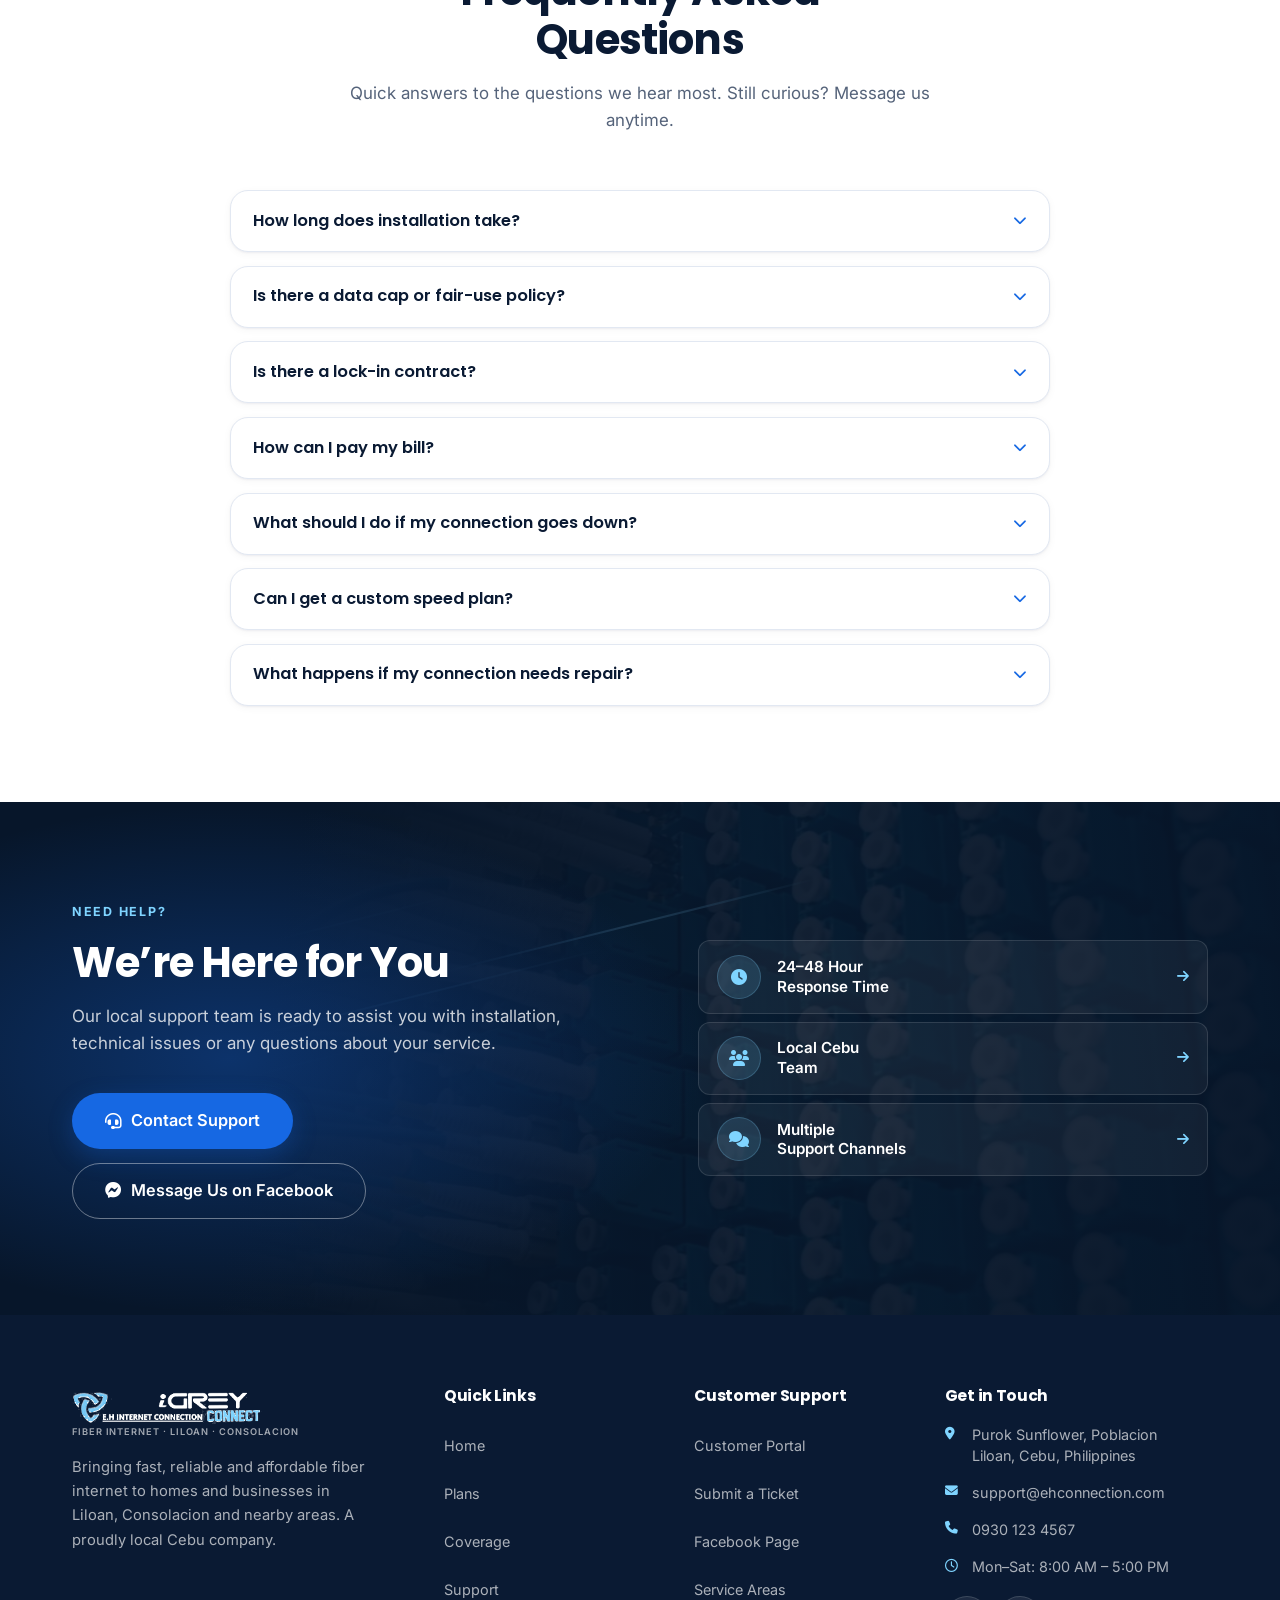
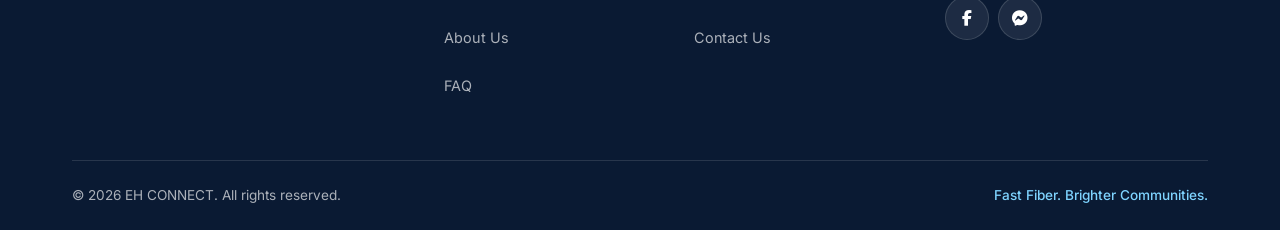
==== commit dcf0233f: "Redesign landing page: light theme, brand lockup, restored FAQ Applies the redesign onto the current" ====
--- a/index.html
+++ b/index.html
@@ -3,91 +3,77 @@
 <head>
   <meta charset="UTF-8">
   <meta name="viewport" content="width=device-width, initial-scale=1.0">
-  <meta name="description" content="EH CONNECT – Fast, reliable fiber internet for your home. Affordable plans, customizable speeds, 24–48 hr repair support, and lightning-fast installation.">
-  <meta name="keywords" content="ISP, fiber internet, FTTH, broadband, internet plans, EH CONNECT">
-  <meta name="theme-color" content="#0B132B">
+  <meta name="description" content="EH CONNECT – Fast fiber internet for homes in Liloan and Consolacion, Cebu. Pure fiber, unlimited data, no caps, 24–48 hour support, and installation within 24–48 hours.">
+  <meta name="keywords" content="ISP, fiber internet, FTTH, broadband, internet plans, Liloan, Consolacion, EH CONNECT">
+  <meta name="theme-color" content="#0A1A33">
 
   <!-- Open Graph -->
-  <meta property="og:title" content="EH CONNECT – Fast & Reliable Fiber Internet">
-  <meta property="og:description" content="Experience lightning-fast speeds, reliable connectivity, and affordable plans with EH CONNECT — fiber straight to your home.">
+  <meta property="og:title" content="EH CONNECT – Fast Fiber. Powering Homes.">
+  <meta property="og:description" content="Reliable, high-speed fiber internet for homes and businesses in Liloan, Consolacion and nearby areas. Pure fiber, unlimited data, no caps.">
   <meta property="og:type" content="website">
   <meta property="og:url" content="https://ehconnection.com">
-  <meta property="og:image" content="https://ehconnection.com/EH/images/router-wifi.jpg">
-
-  <title>EH CONNECT | Fast, Reliable Fiber Internet</title>
+  <meta property="og:image" content="https://ehconnection.com/images/hero-home-dusk.jpg">
+
+  <title>EH CONNECT | Fast Fiber Internet in Liloan &amp; Consolacion, Cebu</title>
 
   <!-- Fonts -->
   <link rel="preconnect" href="https://fonts.googleapis.com">
   <link rel="preconnect" href="https://fonts.gstatic.com" crossorigin>
-  <link href="https://fonts.googleapis.com/css2?family=Inter:wght@400;500;600;700;800;900&display=swap" rel="stylesheet">
+  <link href="https://fonts.googleapis.com/css2?family=Caveat:wght@500;600&family=Inter:wght@400;500;600;700&family=Poppins:wght@600;700;800&display=swap" rel="stylesheet">
 
   <!-- Font Awesome 6 (Free) -->
   <link rel="stylesheet" href="https://cdnjs.cloudflare.com/ajax/libs/font-awesome/6.5.1/css/all.min.css" integrity="sha512-DTOQO9RWCH3ppGqcWaEA1BIZOC6xxalwEsw9c2QQeAIftl+Vegovlnee1c9QX4TctnWMn13TZye+giMm8e2LwA==" crossorigin="anonymous" referrerpolicy="no-referrer" />
 
   <!-- Styles -->
-  <link rel="stylesheet" href="/EH/css/style.css">
-
-  <!-- Preload critical assets -->
-  <link rel="preload" as="image" href="/EH/images/router-wifi.jpg">
+  <link rel="stylesheet" href="/css/style.css">
+
+  <!-- Preload critical hero asset -->
+  <link rel="preload" as="image" href="/images/hero-home-dusk.webp" type="image/webp" fetchpriority="high">
 
   <!-- Favicon -->
-  <link rel="icon" type="image/x-icon" href="/EH/images/favicon.ico">
-  <link rel="icon" type="image/svg+xml" href="/EH/images/favicon.svg">
-  <link rel="icon" type="image/png" sizes="96x96" href="/EH/images/favicon-96x96.png">
-  <link rel="apple-touch-icon" sizes="180x180" href="/EH/images/apple-touch-icon.png">
-  <link rel="manifest" href="/EH/images/site.webmanifest">
+  <link rel="icon" type="image/x-icon" href="/images/favicon.ico">
+  <link rel="icon" type="image/svg+xml" href="/images/favicon.svg">
+  <link rel="icon" type="image/png" sizes="96x96" href="/images/favicon-96x96.png">
+  <link rel="apple-touch-icon" sizes="180x180" href="/images/apple-touch-icon.png">
+  <link rel="manifest" href="/images/site.webmanifest">
 </head>
 <body>
 
-  <!-- Site-wide fiber particle background (decorative, fixed behind content) -->
-  <canvas id="particleCanvas" class="particle-bg" aria-hidden="true"></canvas>
-
-  <!-- Site-wide moving fiber signal lines (decorative, fixed behind content) -->
-  <div class="signal-layer" aria-hidden="true">
-    <span class="signal-line"></span>
-    <span class="signal-line"></span>
-    <span class="signal-line"></span>
-    <span class="signal-line"></span>
-    <span class="signal-line"></span>
-    <span class="signal-dot"></span>
-    <span class="signal-dot"></span>
-    <span class="signal-dot"></span>
-    <span class="signal-dot"></span>
-    <span class="signal-dot"></span>
-  </div>
+  <a href="#main" class="skip-link">Skip to main content</a>
 
   <!-- ==========================================
        NAVBAR
        ========================================== -->
-  <nav class="navbar" role="navigation" aria-label="Main navigation">
+  <nav class="navbar" id="navbar" role="navigation" aria-label="Main navigation">
     <div class="container">
       <!-- Brand -->
-      <a href="#home" class="navbar-brand" aria-label="EH CONNECT Home">
-        <span class="logo-icon"><img src="/EH/images/logo.png" alt="EH CONNECT"></span>
-        <span class="brand-text">
-          EH CONNECT
-          <span class="brand-sub">Internet Services</span>
-        </span>
+      <a href="#home" class="navbar-brand" aria-label="E.H Internet Connection home">
+        <img class="brand-logo" src="/images/logo-brand.png" alt="E.H Internet Connection" width="300" height="60">
+        <span class="brand-sub">Fiber Internet &middot; Liloan &middot; Consolacion</span>
       </a>
 
       <!-- Navigation Links -->
-      <div class="navbar-links">
-        <a href="#home" class="active">Home</a>
-        <a href="#about">About Us</a>
-        <a href="#plans">Internet Plans</a>
+      <div class="navbar-links" id="navLinks">
+        <a href="#home" class="active" aria-current="true">Home</a>
+        <a href="#plans">Plans</a>
         <a href="#coverage">Coverage</a>
+        <a href="#support">Support</a>
+        <a href="#about">About</a>
         <a href="#faq">FAQ</a>
-        <a href="#contact">Contact</a>
       </div>
 
       <!-- Action Buttons -->
-      <div class="navbar-actions">
-        <a href="https://billing.ehconnection.com/portal/signup" target="_blank" rel="noopener noreferrer" class="btn btn-primary btn-sm"><i class="fas fa-rocket"></i> Apply Now</a>
-        <a href="https://billing.ehconnection.com" target="_blank" rel="noopener noreferrer" class="btn btn-secondary btn-sm"><i class="fas fa-user-circle"></i> Customer Portal</a>
+      <div class="navbar-actions" id="navActions">
+        <a href="https://billing.ehconnection.com/portal/login" target="_blank" rel="noopener noreferrer" class="btn btn-primary btn-sm">
+          <i class="fas fa-bolt" aria-hidden="true"></i> Apply Now
+        </a>
+        <a href="https://billing.ehconnection.com/portal/login" target="_blank" rel="noopener noreferrer" class="btn btn-outline btn-sm">
+          <i class="fas fa-user-circle" aria-hidden="true"></i> Customer Portal
+        </a>
       </div>
 
       <!-- Mobile Toggle -->
-      <button class="navbar-toggle" aria-label="Toggle navigation menu" aria-expanded="false">
+      <button class="navbar-toggle" id="navToggle" aria-label="Toggle navigation menu" aria-expanded="false" aria-controls="navLinks">
         <span></span>
         <span></span>
         <span></span>
@@ -95,613 +81,722 @@
     </div>
   </nav>
 
-  <!-- ==========================================
-       HERO SECTION
-       ========================================== -->
-  <section id="home" class="hero" aria-label="Hero banner">
-    <div class="container">
-      <div class="hero-content">
-        <div class="hero-badge">
-          <i class="fas fa-bolt"></i> Now Serving Liloan &amp; Consolacion, Cebu
-        </div>
-
-        <h1 class="hero-title">
-          Fast, Reliable <span class="highlight">Fiber Internet</span><br>
-          for Your Home
-        </h1>
-
-        <p class="hero-subtitle">
-          Experience lightning-fast speeds, reliable connectivity, affordable plans, and 24–48 hr repair support with EH CONNECT.
-        </p>
-
-        <div class="hero-actions">
-          <a href="https://billing.ehconnection.com/portal/signup" target="_blank" rel="noopener noreferrer" class="btn btn-primary btn-lg"><i class="fas fa-rocket"></i> Get Connected</a>
-          <a href="#plans" class="btn btn-secondary btn-lg"><i class="fas fa-wifi"></i> View Plans</a>
-          <a href="https://billing.ehconnection.com" target="_blank" rel="noopener noreferrer" class="btn btn-outline btn-lg"><i class="fas fa-tools"></i> Report an Outage</a>
-        </div>
-
-        <div class="hero-stats">
-          <div class="hero-stat">
-            <div class="hero-stat-number">FTTH</div>
-            <div class="hero-stat-label">Fiber To The Home</div>
-          </div>
-          <div class="hero-stat">
-            <div class="hero-stat-number">Unlimited</div>
-            <div class="hero-stat-label">Data, No Caps</div>
-          </div>
-          <div class="hero-stat">
-            <div class="hero-stat-number">Local</div>
-            <div class="hero-stat-label">Cebu-Based Team</div>
-          </div>
-        </div>
-      </div>
-
-      <div class="hero-visual">
-        <div class="hero-network-stage">
-          <div class="network-orbit network-orbit-one" aria-hidden="true"></div>
-          <div class="network-orbit network-orbit-two" aria-hidden="true"></div>
-          <span class="network-node network-node-one" aria-hidden="true"></span>
-          <span class="network-node network-node-two" aria-hidden="true"></span>
-          <span class="network-node network-node-three" aria-hidden="true"></span>
-          <div class="hero-photo hero-carousel" aria-roledescription="carousel" aria-label="EH CONNECT network and installation photos">
-            <div class="hero-carousel-track">
-              <img class="hero-carousel-slide is-active" src="/EH/images/router-wifi.jpg" alt="Modern WiFi 6 router on a wooden desk, ready for high-speed home internet" fetchpriority="high">
-              <img class="hero-carousel-slide" src="/EH/images/fiber-optic.jpg" alt="Fiber optic cables connected in a network rack, showcasing high-speed infrastructure" loading="lazy">
-              <img class="hero-carousel-slide" src="/EH/images/family-laptop.jpg" alt="Happy family gathered around a laptop at home, enjoying fast internet connectivity" loading="lazy">
-              <img class="hero-carousel-slide" src="/EH/images/streaming-setup.jpg" alt="Modern dual-monitor streaming and gaming setup powered by fiber internet" loading="lazy">
-              <img class="hero-carousel-slide" src="/EH/images/secure-home-network.jpg" alt="Secure home network setup with router and connected devices" loading="lazy">
-              <img class="hero-carousel-slide" src="/EH/images/home-internet-speed.png" alt="Infographic showing tips to make home internet faster" loading="lazy">
+  <main id="main">
+
+    <!-- ==========================================
+         HERO
+         ========================================== -->
+    <section id="home" class="hero" aria-labelledby="hero-title">
+      <div class="container">
+        <div class="hero-content animate-on-scroll">
+          <p class="hero-eyebrow">Fiber Internet for a Brighter Cebu</p>
+
+          <h1 class="hero-title" id="hero-title">
+            Fast Fiber.<br>
+            <span class="accent">Powering Homes.</span>
+          </h1>
+
+          <p class="hero-subtitle">
+            Reliable, high-speed fiber internet for homes and businesses in Liloan,
+            Consolacion and nearby areas. Experience unlimited possibilities with EH CONNECT.
+          </p>
+
+          <div class="hero-actions">
+            <a href="https://billing.ehconnection.com/portal/login" target="_blank" rel="noopener noreferrer" class="btn btn-primary btn-lg">
+              Get Connected <i class="fas fa-arrow-right arrow" aria-hidden="true"></i>
+            </a>
+            <a href="#coverage" class="btn btn-outline btn-lg">Check Coverage</a>
+          </div>
+
+          <ul class="hero-trust">
+            <li class="hero-trust-item">
+              <span class="icon-tile" aria-hidden="true"><i class="fas fa-bolt"></i></span>
+              <span class="hero-trust-label"><span>Pure Fiber</span><br><span>Connection</span></span>
+            </li>
+            <li class="hero-trust-item">
+              <span class="icon-tile" aria-hidden="true"><i class="fas fa-infinity"></i></span>
+              <span class="hero-trust-label"><span>Unlimited Data</span><br><span>No Caps</span></span>
+            </li>
+            <li class="hero-trust-item">
+              <span class="icon-tile" aria-hidden="true"><i class="fas fa-headset"></i></span>
+              <span class="hero-trust-label"><span>24&ndash;48 Hr</span><br><span>Support</span></span>
+            </li>
+            <li class="hero-trust-item">
+              <span class="icon-tile" aria-hidden="true"><i class="fas fa-users"></i></span>
+              <span class="hero-trust-label"><span>Local Cebu</span><br><span>Team</span></span>
+            </li>
+          </ul>
+        </div>
+
+        <div class="hero-visual animate-on-scroll-right">
+          <div class="hero-photo">
+            <picture>
+              <source srcset="/images/hero-home-dusk.webp" type="image/webp">
+              <img src="/images/hero-home-dusk.jpg" alt="Modern glass-walled home in Cebu at dusk, warmly lit inside, with city lights in the distance" width="1600" height="1067" fetchpriority="high">
+            </picture>
+            <span class="hero-photo-glow" aria-hidden="true"></span>
+            <span class="hero-script" aria-hidden="true">Liloan<br>Consolacion<br>Cebu</span>
+            <span class="hero-pin hero-pin--one" aria-hidden="true">
+              <i class="fas fa-map-marker-alt"></i> Pure fiber to your door
+            </span>
+            <span class="hero-pin hero-pin--two" aria-hidden="true">
+              <i class="fas fa-wifi"></i> Connected in 24&ndash;48 hrs
+            </span>
+          </div>
+
+          <div class="hero-chip" aria-hidden="true">
+            <span class="icon-tile icon-tile--sm icon-tile--circle"><i class="fas fa-gauge-high"></i></span>
+            <span>
+              <span class="hero-chip-value">200 Mbps</span>
+              <span class="hero-chip-label">Fastest plan</span>
+            </span>
+          </div>
+        </div>
+      </div>
+    </section>
+
+    <!-- ==========================================
+         PLANS
+         ========================================== -->
+    <section id="plans" class="plans" aria-labelledby="plans-title">
+      <div class="container">
+        <div class="section-header section-header--split animate-on-scroll">
+          <div>
+            <p class="section-eyebrow">Our Plans</p>
+            <h2 class="section-title" id="plans-title">Choose the Perfect Plan for Your Home</h2>
+            <p class="section-subtitle">Simple, transparent plans with unlimited data. All plans come with pure fiber connection and reliable local support.</p>
+          </div>
+
+          <div class="plans-toggle" role="tablist" aria-label="Plan view">
+            <button type="button" role="tab" id="tab-cards" aria-selected="true" aria-controls="panel-cards" tabindex="0">
+              <span class="toggle-dot" aria-hidden="true"></span> Monthly
+            </button>
+            <button type="button" role="tab" id="tab-compare" aria-selected="false" aria-controls="panel-compare" tabindex="-1">
+              Compare Plans <i class="fas fa-arrow-right arrow" aria-hidden="true"></i>
+            </button>
+          </div>
+        </div>
+
+        <!-- Panel: Plan cards -->
+        <div id="panel-cards" role="tabpanel" aria-labelledby="tab-cards">
+          <div class="plans-grid stagger-children">
+
+            <!-- BASIC -->
+            <article class="plan-card">
+              <div class="plan-head">
+                <span class="icon-tile icon-tile--sm" aria-hidden="true"><i class="fas fa-house-chimney"></i></span>
+                <h3 class="plan-name">Basic</h3>
+              </div>
+              <p class="plan-price">
+                <span class="plan-price-amount">&#8369;1,000</span>
+                <span class="plan-price-period">/month</span>
+              </p>
+              <p class="plan-speed">Up to 80 <span class="speed-unit">Mbps</span></p>
+              <ul class="plan-features">
+                <li><i class="fas fa-check" aria-hidden="true"></i> Unlimited data</li>
+                <li><i class="fas fa-check" aria-hidden="true"></i> Pure fiber connection</li>
+                <li><i class="fas fa-check" aria-hidden="true"></i> Ideal for basic browsing, social media and streaming</li>
+              </ul>
+              <a href="https://billing.ehconnection.com/portal/login" target="_blank" rel="noopener noreferrer" class="btn btn-secondary btn-block">Get This Plan</a>
+            </article>
+
+            <!-- BRONZE -->
+            <article class="plan-card">
+              <div class="plan-head">
+                <span class="icon-tile icon-tile--sm" aria-hidden="true"><i class="fas fa-house-chimney"></i></span>
+                <h3 class="plan-name">Bronze</h3>
+              </div>
+              <p class="plan-price">
+                <span class="plan-price-amount">&#8369;1,299</span>
+                <span class="plan-price-period">/month</span>
+              </p>
+              <p class="plan-speed">Up to 100 <span class="speed-unit">Mbps</span></p>
+              <ul class="plan-features">
+                <li><i class="fas fa-check" aria-hidden="true"></i> Unlimited data</li>
+                <li><i class="fas fa-check" aria-hidden="true"></i> Pure fiber connection</li>
+                <li><i class="fas fa-check" aria-hidden="true"></i> Great for families and multiple devices</li>
+              </ul>
+              <a href="https://billing.ehconnection.com/portal/login" target="_blank" rel="noopener noreferrer" class="btn btn-secondary btn-block">Get This Plan</a>
+            </article>
+
+            <!-- SILVER (featured) -->
+            <article class="plan-card plan-card--featured">
+              <p class="plan-flag">Most Popular</p>
+              <div class="plan-head" style="margin-top:1.6rem">
+                <span class="icon-tile icon-tile--sm" aria-hidden="true"><i class="fas fa-house-chimney"></i></span>
+                <h3 class="plan-name">Silver</h3>
+              </div>
+              <p class="plan-price">
+                <span class="plan-price-amount">&#8369;1,599</span>
+                <span class="plan-price-period">/month</span>
+              </p>
+              <p class="plan-speed">Up to 150 <span class="speed-unit">Mbps</span></p>
+              <ul class="plan-features">
+                <li><i class="fas fa-check" aria-hidden="true"></i> Unlimited data</li>
+                <li><i class="fas fa-check" aria-hidden="true"></i> Pure fiber connection</li>
+                <li><i class="fas fa-check" aria-hidden="true"></i> Perfect for streaming, gaming and work from home</li>
+              </ul>
+              <a href="https://billing.ehconnection.com/portal/login" target="_blank" rel="noopener noreferrer" class="btn btn-primary btn-block">Get This Plan</a>
+            </article>
+
+            <!-- GOLD -->
+            <article class="plan-card">
+              <div class="plan-head">
+                <span class="icon-tile icon-tile--sm" aria-hidden="true"><i class="fas fa-house-chimney"></i></span>
+                <h3 class="plan-name">Gold</h3>
+              </div>
+              <p class="plan-price">
+                <span class="plan-price-amount">&#8369;1,899</span>
+                <span class="plan-price-period">/month</span>
+              </p>
+              <p class="plan-speed">Up to 200 <span class="speed-unit">Mbps</span></p>
+              <ul class="plan-features">
+                <li><i class="fas fa-check" aria-hidden="true"></i> Unlimited data</li>
+                <li><i class="fas fa-check" aria-hidden="true"></i> Pure fiber connection</li>
+                <li><i class="fas fa-check" aria-hidden="true"></i> Best for heavy users and smart homes</li>
+              </ul>
+              <a href="https://billing.ehconnection.com/portal/login" target="_blank" rel="noopener noreferrer" class="btn btn-secondary btn-block">Get This Plan</a>
+            </article>
+
+          </div>
+
+          <p class="plans-note animate-on-scroll">
+            <i class="fas fa-circle-info" aria-hidden="true"></i>
+            Need a different speed? We customize your connection to fit your needs &mdash;
+            <a href="#support">talk to our team</a> for a tailored quote.
+          </p>
+        </div>
+
+        <!-- Panel: Comparison table -->
+        <div id="panel-compare" role="tabpanel" aria-labelledby="tab-compare" hidden>
+          <div class="plans-compare">
+            <table>
+              <caption class="visually-hidden">Feature comparison of the Basic, Bronze, Silver and Gold fiber internet plans</caption>
+              <thead>
+                <tr>
+                  <th scope="col">Feature</th>
+                  <th scope="col">Basic</th>
+                  <th scope="col">Bronze</th>
+                  <th scope="col" class="is-featured">Silver</th>
+                  <th scope="col">Gold</th>
+                </tr>
+              </thead>
+              <tbody>
+                <tr>
+                  <th scope="row">Monthly price</th>
+                  <td>&#8369;1,000</td>
+                  <td>&#8369;1,299</td>
+                  <td class="col-featured">&#8369;1,599</td>
+                  <td>&#8369;1,899</td>
+                </tr>
+                <tr>
+                  <th scope="row">Speed</th>
+                  <td>Up to 80 Mbps</td>
+                  <td>Up to 100 Mbps</td>
+                  <td class="col-featured">Up to 150 Mbps</td>
+                  <td>Up to 200 Mbps</td>
+                </tr>
+                <tr>
+                  <th scope="row">Data</th>
+                  <td>Unlimited</td>
+                  <td>Unlimited</td>
+                  <td class="col-featured">Unlimited</td>
+                  <td>Unlimited</td>
+                </tr>
+                <tr>
+                  <th scope="row">Installation</th>
+                  <td>Free</td>
+                  <td>Free</td>
+                  <td class="col-featured">Free</td>
+                  <td>Free</td>
+                </tr>
+                <tr>
+                  <th scope="row">Contract</th>
+                  <td>No lock-in</td>
+                  <td>Ask our team</td>
+                  <td class="col-featured">Ask our team</td>
+                  <td>Ask our team</td>
+                </tr>
+                <tr>
+                  <th scope="row">Support</th>
+                  <td>24&ndash;48 hr repair</td>
+                  <td>24&ndash;48 hr repair</td>
+                  <td class="col-featured">Priority support</td>
+                  <td>Dedicated support line</td>
+                </tr>
+                <tr>
+                  <th scope="row">Best for</th>
+                  <td>Basic browsing &amp; streaming</td>
+                  <td>Families, multiple devices</td>
+                  <td class="col-featured">Gaming &amp; work from home</td>
+                  <td>Heavy users &amp; smart homes</td>
+                </tr>
+                <tr>
+                  <th scope="row"></th>
+                  <td><a href="https://billing.ehconnection.com/portal/login" target="_blank" rel="noopener noreferrer" class="btn btn-secondary btn-sm btn-block">Get This Plan</a></td>
+                  <td><a href="https://billing.ehconnection.com/portal/login" target="_blank" rel="noopener noreferrer" class="btn btn-secondary btn-sm btn-block">Get This Plan</a></td>
+                  <td class="col-featured"><a href="https://billing.ehconnection.com/portal/login" target="_blank" rel="noopener noreferrer" class="btn btn-primary btn-sm btn-block">Get This Plan</a></td>
+                  <td><a href="https://billing.ehconnection.com/portal/login" target="_blank" rel="noopener noreferrer" class="btn btn-secondary btn-sm btn-block">Get This Plan</a></td>
+                </tr>
+              </tbody>
+            </table>
+          </div>
+
+          <p class="plans-note">
+            <i class="fas fa-circle-info" aria-hidden="true"></i>
+            All plans are pure fiber with unlimited data, free installation and 24&ndash;48 hour repair support.
+            Need something else? <a href="#support">Ask our team</a>.
+          </p>
+        </div>
+      </div>
+    </section>
+
+    <!-- ==========================================
+         COVERAGE
+         ========================================== -->
+    <section id="coverage" class="coverage on-dark" aria-labelledby="coverage-title">
+      <picture>
+        <source srcset="/images/coverage-texture.webp" type="image/webp">
+        <img class="coverage-bg" src="/images/coverage-texture.jpg" alt="" width="1600" height="1067" loading="lazy">
+      </picture>
+
+      <div class="container">
+        <div class="coverage-copy animate-on-scroll-left">
+          <p class="section-eyebrow">Our Coverage</p>
+          <h2 class="section-title" id="coverage-title">Fiber Internet in <span class="accent">Liloan &amp; Consolacion</span></h2>
+          <p class="section-subtitle">We are expanding our fiber network to serve more homes and businesses in Liloan, Consolacion and nearby areas.</p>
+
+          <form class="coverage-check" id="coverageForm" role="search" novalidate>
+            <div class="coverage-check-field">
+              <i class="fas fa-location-dot" aria-hidden="true"></i>
+              <label for="addressInput" class="visually-hidden">Enter your address to check availability</label>
+              <input type="text" id="addressInput" name="address" placeholder="Enter your address" autocomplete="street-address" spellcheck="false">
             </div>
-            <div class="hero-photo-glow" aria-hidden="true"></div>
-
-            <!-- Carousel dots -->
-            <div class="hero-carousel-dots" role="tablist" aria-label="Choose photo">
-              <button class="hero-carousel-dot is-active" role="tab" aria-label="Photo 1" aria-selected="true"></button>
-              <button class="hero-carousel-dot" role="tab" aria-label="Photo 2" aria-selected="false"></button>
-              <button class="hero-carousel-dot" role="tab" aria-label="Photo 3" aria-selected="false"></button>
-              <button class="hero-carousel-dot" role="tab" aria-label="Photo 4" aria-selected="false"></button>
-              <button class="hero-carousel-dot" role="tab" aria-label="Photo 5" aria-selected="false"></button>
-              <button class="hero-carousel-dot" role="tab" aria-label="Photo 6" aria-selected="false"></button>
+            <button type="submit" class="btn btn-primary">Check Coverage</button>
+          </form>
+
+          <p class="coverage-result" id="coverageResult" role="status" aria-live="polite" hidden></p>
+
+          <ul class="coverage-stats">
+            <li class="coverage-stat">
+              <span class="icon-tile" aria-hidden="true"><i class="fas fa-house-chimney"></i></span>
+              <span class="coverage-stat-label"><span>Liloan</span><br><span>Covered Areas</span></span>
+            </li>
+            <li class="coverage-stat">
+              <span class="icon-tile" aria-hidden="true"><i class="fas fa-tree"></i></span>
+              <span class="coverage-stat-label"><span>Consolacion</span><br><span>Covered Areas</span></span>
+            </li>
+            <li class="coverage-stat">
+              <span class="icon-tile" aria-hidden="true"><i class="fas fa-city"></i></span>
+              <span class="coverage-stat-label"><span>Expanding</span><br><span>to More Areas</span></span>
+            </li>
+          </ul>
+        </div>
+
+        <div class="coverage-map animate-on-scroll-right">
+          <svg viewBox="0 0 560 440" role="img" aria-label="Map of EH CONNECT fiber coverage across Liloan, Consolacion and Cebu City, showing the service area and nearby expansion areas">
+            <defs>
+              <radialGradient id="nodeGlow" cx="50%" cy="50%" r="50%">
+                <stop offset="0%" stop-color="#7fd4ff" stop-opacity="0.55" />
+                <stop offset="100%" stop-color="#7fd4ff" stop-opacity="0" />
+              </radialGradient>
+            </defs>
+
+            <!-- Coverage glow -->
+            <circle cx="285" cy="220" r="175" fill="url(#nodeGlow)" />
+
+            <!-- Connection links -->
+            <g>
+              <path class="map-link map-link--active" d="M285 220 L200 110" />
+              <path class="map-link map-link--active" d="M285 220 L160 220" />
+              <path class="map-link map-link--active" d="M285 220 L210 330" />
+              <path class="map-link map-link--active" d="M285 220 L355 120" />
+              <path class="map-link map-link--active" d="M200 110 L160 220" />
+              <path class="map-link map-link--active" d="M160 220 L210 330" />
+              <path class="map-link map-link--active" d="M210 330 L355 120" />
+              <path class="map-link" d="M285 220 L420 130" />
+              <path class="map-link" d="M285 220 L470 215" />
+            </g>
+
+            <!-- Expansion nodes -->
+            <g opacity="0.5">
+              <circle class="map-node" cx="420" cy="130" r="4" />
+              <circle class="map-node" cx="470" cy="215" r="4" />
+            </g>
+
+            <!-- Service nodes -->
+            <g>
+              <circle class="map-pulse" cx="285" cy="220" r="10" />
+              <circle class="map-node map-node--hub" cx="285" cy="220" r="7" />
+
+              <circle class="map-pulse" cx="200" cy="110" r="8" style="animation-delay:.6s" />
+              <circle class="map-node" cx="200" cy="110" r="5" />
+
+              <circle class="map-pulse" cx="160" cy="220" r="8" style="animation-delay:1.2s" />
+              <circle class="map-node" cx="160" cy="220" r="5" />
+
+              <circle class="map-pulse" cx="210" cy="330" r="8" style="animation-delay:1.8s" />
+              <circle class="map-node" cx="210" cy="330" r="5" />
+
+              <circle class="map-pulse" cx="355" cy="120" r="8" style="animation-delay:2.4s" />
+              <circle class="map-node" cx="355" cy="120" r="5" />
+            </g>
+
+            <!-- Labels -->
+            <text class="map-label" x="288" y="200" text-anchor="middle">Liloan</text>
+            <text class="map-label" x="200" y="88" text-anchor="middle">Consolacion</text>
+            <text class="map-label" x="212" y="362" text-anchor="middle">Cebu City</text>
+            <text class="map-label--minor map-label" x="420" y="108" text-anchor="middle">Expanding</text>
+            <text class="map-label--minor map-label" x="470" y="195" text-anchor="middle">Coming soon</text>
+          </svg>
+
+          <div class="coverage-legend">
+            <h4>Legend</h4>
+            <ul>
+              <li><span class="dot dot--coverage" aria-hidden="true"></span> Our Fiber Coverage</li>
+              <li><span class="dot dot--service" aria-hidden="true"></span> Service Area</li>
+              <li><span class="dot dot--expansion" aria-hidden="true"></span> Expansion Area</li>
+            </ul>
+          </div>
+        </div>
+      </div>
+    </section>
+
+    <!-- ==========================================
+         CUSTOMER PORTAL
+         ========================================== -->
+    <section id="portal" class="portal" aria-labelledby="portal-title">
+      <div class="container">
+        <div class="portal-devices animate-on-scroll-left" aria-hidden="true">
+          <div class="device-laptop">
+            <div class="device-laptop-screen">
+              <div class="mock-ui">
+                <div class="mock-sidebar">
+                  <div class="mock-brand"><span class="mark"></span> EH</div>
+                  <div class="mock-nav is-active"><span class="ico"></span> Dashboard</div>
+                  <div class="mock-nav"><span class="ico"></span> Bills &amp; Payments</div>
+                  <div class="mock-nav"><span class="ico"></span> Receipts</div>
+                  <div class="mock-nav"><span class="ico"></span> Support Tickets</div>
+                  <div class="mock-nav"><span class="ico"></span> Internet Status</div>
+                  <div class="mock-nav"><span class="ico"></span> Profile</div>
+                </div>
+                <div class="mock-main">
+                  <div class="mock-topbar">
+                    <span class="crumb">Dashboard</span>
+                    <span class="mock-card-sub">EH CONNECT</span>
+                  </div>
+                  <p class="mock-greet"><strong>Good day, Juan Dela Cruz</strong>Manage your account, view bills, make payments and more.</p>
+                  <div class="mock-cards">
+                    <div class="mock-card">
+                      <span class="mock-card-label">Current Plan</span>
+                      <p class="mock-card-value">Silver</p>
+                      <span class="mock-card-sub">150 Mbps</span>
+                    </div>
+                    <div class="mock-card">
+                      <span class="mock-card-label">Amount Due</span>
+                      <p class="mock-card-value">&#8369;1,599</p>
+                      <span class="mock-btn">Pay Now</span>
+                    </div>
+                  </div>
+                  <div class="mock-actions">
+                    <div class="mock-action"><span class="ico"></span><span>View Bills</span></div>
+                    <div class="mock-action"><span class="ico"></span><span>Make Payment</span></div>
+                    <div class="mock-action"><span class="ico"></span><span>Receipts</span></div>
+                    <div class="mock-action"><span class="ico"></span><span>Support Ticket</span></div>
+                  </div>
+                </div>
+              </div>
             </div>
-          </div>
-        </div>
-      </div>
-    </div>
-  </section>
-
-  <!-- ==========================================
-       WHY CHOOSE EH CONNECT
-       ========================================== -->
-  <section id="about" class="features" aria-label="Why choose EH CONNECT">
-    <div class="container">
-      <div class="section-header animate-on-scroll">
-        <div class="section-badge"><i class="fas fa-star"></i> Why Choose Us</div>
-        <h2 class="section-title">Designed for Speed, Built for Reliability</h2>
-        <p class="section-subtitle">We combine cutting-edge fiber technology with responsive repair support to deliver the internet experience you deserve.</p>
-      </div>
-
-      <!-- Image + text split -->
-      <div class="about-split">
-        <div class="about-collage animate-on-scroll-left">
-          <img class="about-collage-main" src="/EH/images/technician.jpg" alt="EH CONNECT technician installing fiber equipment at a customer's home" loading="lazy">
-          <img class="about-collage-secondary glass-card" src="/EH/images/server-room.jpg" alt="EH CONNECT core network rack with fiber cabling" loading="lazy">
-          <div class="about-collage-badge glass-card" aria-hidden="true">
-            <i class="fas fa-certificate"></i>
-            <span>Certified<br>Technicians</span>
-          </div>
-        </div>
-
-        <div class="about-text animate-on-scroll-right">
-          <h3>Your Local Fiber Internet Provider</h3>
-          <p>EH CONNECT is a community-based ISP serving Liloan and Consolacion, Cebu. We build, operate, and maintain our own fiber network — so when you call, you talk to the same team that runs the cables to your home.</p>
-          <ul class="about-checklist">
-            <li><i class="fas fa-circle-check"></i> Professional installation within 24–48 hours</li>
-            <li><i class="fas fa-circle-check"></i> Own fiber backbone with redundant routing</li>
-            <li><i class="fas fa-circle-check"></i> 24–48 hour repair and restoration support</li>
-            <li><i class="fas fa-circle-check"></i> Transparent pricing, no hidden fees</li>
+            <div class="device-laptop-base"></div>
+          </div>
+
+          <div class="device-phone">
+            <div class="device-phone-screen">
+              <div class="device-notch"></div>
+              <div class="mock-phone-main">
+                <p class="mock-greet"><strong>Good day, Juan</strong>Silver &middot; 150 Mbps</p>
+                <div class="mock-phone-row">
+                  <div class="mock-phone-card">
+                    <span class="mock-card-label">Amount Due</span>
+                    <p class="mock-card-value">&#8369;1,599</p>
+                    <span class="mock-btn">Pay Now</span>
+                  </div>
+                  <div class="mock-phone-card">
+                    <span class="mock-card-label">Plan</span>
+                    <p class="mock-card-value">Silver</p>
+                    <span class="mock-card-sub">150 Mbps</span>
+                  </div>
+                </div>
+              </div>
+              <div class="mock-tabbar">
+                <span class="ico is-active"></span>
+                <span class="ico"></span>
+                <span class="ico"></span>
+                <span class="ico"></span>
+                <span class="ico"></span>
+              </div>
+            </div>
+          </div>
+        </div>
+
+        <div class="portal-copy animate-on-scroll-right">
+          <p class="section-eyebrow">Customer Portal</p>
+          <h2 class="section-title" id="portal-title">Your Account at Your Fingertips</h2>
+          <p class="section-subtitle">Check your bills, make payments, view receipts, submit support tickets and manage your account anytime, anywhere.</p>
+
+          <ul class="portal-features">
+            <li>
+              <span class="icon-tile" aria-hidden="true"><i class="fas fa-file-invoice"></i></span>
+              View Bills and Due Dates
+            </li>
+            <li>
+              <span class="icon-tile" aria-hidden="true"><i class="fas fa-credit-card"></i></span>
+              Online Payments
+            </li>
+            <li>
+              <span class="icon-tile" aria-hidden="true"><i class="fas fa-download"></i></span>
+              Download Receipts
+            </li>
+            <li>
+              <span class="icon-tile" aria-hidden="true"><i class="fas fa-ticket-alt"></i></span>
+              Submit and Track Support Tickets
+            </li>
+            <li>
+              <span class="icon-tile" aria-hidden="true"><i class="fas fa-user-gear"></i></span>
+              Manage Your Account
+            </li>
           </ul>
-          <a href="#contact" class="btn btn-secondary"><i class="fas fa-phone-alt"></i> Talk to Our Team</a>
-        </div>
-      </div>
-
-      <div class="features-grid stagger-children">
-        <div class="glass-card feature-card">
-          <div class="feature-icon"><i class="fas fa-network-wired"></i></div>
-          <h3>Fiber Internet</h3>
-          <p>Pure fiber-optic connections delivering symmetrical speeds up to 1 Gbps for seamless browsing, streaming, and gaming.</p>
-        </div>
-
-        <div class="glass-card feature-card">
-          <div class="feature-icon"><i class="fas fa-bolt"></i></div>
-          <h3>Fast Installation</h3>
-          <p>Professional installation within 24–48 hours. Our certified technicians get you connected quickly with minimal disruption.</p>
-        </div>
-
-        <div class="glass-card feature-card">
-          <div class="feature-icon"><i class="fas fa-tag"></i></div>
-          <h3>Affordable Plans</h3>
-          <p>Competitive pricing with no hidden fees. Flexible monthly plans that fit every budget, from basic to ultra-fast.</p>
-        </div>
-
-        <div class="glass-card feature-card">
-          <div class="feature-icon"><i class="fas fa-shield-alt"></i></div>
-          <h3>Reliable Network</h3>
-          <p>99.9% uptime with redundant routing and proactive monitoring. We keep you connected when it matters most.</p>
-        </div>
-
-        <div class="glass-card feature-card">
-          <div class="feature-icon"><i class="fas fa-tools"></i></div>
-          <h3>24–48 Hr Repair Support</h3>
-          <p>If an issue arises, our certified technicians will be on-site within 24–48 hours to diagnose and restore your connection. We keep downtime to a minimum.</p>
-        </div>
-
-        <div class="glass-card feature-card">
-          <div class="feature-icon"><i class="fas fa-sliders"></i></div>
-          <h3>Customizable Speed</h3>
-          <p>Every household is different. Tell us what you need and we'll customize your connection speed to match — no rigid packages.</p>
-        </div>
-      </div>
-
-      <!-- Home & Custom duo -->
-      <div class="audience-grid stagger-children">
-        <div class="audience-card">
-          <img src="/EH/images/home-streaming.jpg" alt="Smart TV streaming at home over EH CONNECT fiber internet" loading="lazy">
-          <div class="audience-card-body">
-            <h3><i class="fas fa-house-chimney"></i> For Your Home</h3>
-            <p>Stream in 4K, game without lag, and keep every device in the house connected — all at the same time, with unlimited data.</p>
-          </div>
-        </div>
-
-        <div class="audience-card">
-          <img src="/EH/images/business-team.jpg" alt="A connected household with multiple devices online over EH CONNECT fiber internet" loading="lazy">
-          <div class="audience-card-body">
-            <h3><i class="fas fa-sliders"></i> Built Around Your Needs</h3>
-            <p>We don't offer one-size-fits-all packages. Need more speed for a busy household or a small shop? We'll customize your connection to match exactly what you need.</p>
-          </div>
-        </div>
-      </div>
-    </div>
-  </section>
-
-  <!-- ==========================================
-       HOW IT WORKS
-       ========================================== -->
-  <section id="how-it-works" class="how-it-works" aria-label="How to get connected">
-    <div class="container">
-      <div class="section-header animate-on-scroll">
-        <div class="section-badge"><i class="fas fa-route"></i> How It Works</div>
-        <h2 class="section-title">Get Connected in 3 Easy Steps</h2>
-        <p class="section-subtitle">From application to blazing-fast fiber in as little as 48 hours.</p>
-      </div>
-
-      <div class="steps-grid stagger-children">
-        <div class="glass-card step-card">
-          <div class="step-number">1</div>
-          <div class="feature-icon"><i class="fas fa-file-signature"></i></div>
-          <h3>Apply Online</h3>
-          <p>Choose a plan and submit your application through our online portal in just a few minutes.</p>
-        </div>
-
-        <div class="step-connector" aria-hidden="true"><i class="fas fa-arrow-right"></i></div>
-
-        <div class="glass-card step-card">
-          <div class="step-number">2</div>
-          <div class="feature-icon"><i class="fas fa-screwdriver-wrench"></i></div>
-          <h3>We Install</h3>
-          <p>Our certified technicians install your fiber connection within 24–48 hours — free of charge.</p>
-        </div>
-
-        <div class="step-connector" aria-hidden="true"><i class="fas fa-arrow-right"></i></div>
-
-        <div class="glass-card step-card">
-          <div class="step-number">3</div>
-          <div class="feature-icon"><i class="fas fa-wifi"></i></div>
-          <h3>Enjoy Fiber</h3>
-          <p>Start streaming, gaming, and working with unlimited data and fast repair support if anything goes wrong.</p>
-        </div>
-      </div>
-    </div>
-  </section>
-
-  <!-- ==========================================
-       INTERNET PLANS
-       ========================================== -->
-  <section id="plans" class="plans" aria-label="Internet plans and pricing">
-    <div class="container">
-      <div class="section-header animate-on-scroll">
-        <div class="section-badge"><i class="fas fa-wifi"></i> Internet Plans</div>
-        <h2 class="section-title">Choose Your Perfect Plan</h2>
-        <p class="section-subtitle">Every plan includes unlimited data, free installation, and 24–48 hr repair support. Upgrade anytime.</p>
-      </div>
-
-      <div class="plans-grid stagger-children">
-        <!-- Plan: BASIC (Most Popular) -->
-        <div class="glass-card plan-card featured">
-          <div class="plan-badge"><i class="fas fa-star"></i> Most Popular</div>
-          <div class="plan-name">Basic</div>
-          <div class="plan-speed">Up to 80 <span class="speed-unit">Mbps</span></div>
-          <div class="plan-price">
-            <span class="price-amount">₱1,000</span>
-            <span class="price-period">/month</span>
-          </div>
-          <ul class="plan-features">
-            <li><i class="fas fa-check"></i> Unlimited Data Cap</li>
-            <li><i class="fas fa-check"></i> Ideal for Standard Streaming</li>
-            <li><i class="fas fa-check"></i> Free Installation</li>
-            <li><i class="fas fa-check"></i> 24–48 Hr Repair Support</li>
-            <li><i class="fas fa-check"></i> No Lock-in Contract</li>
-          </ul>
-          <a href="https://billing.ehconnection.com/portal/signup" target="_blank" rel="noopener noreferrer" class="btn btn-primary" style="width:100%"><i class="fas fa-rocket"></i> Apply Now</a>
-        </div>
-
-        <!-- Plan: BRONZE -->
-        <div class="glass-card plan-card">
-          <div class="plan-name">Bronze</div>
-          <div class="plan-speed">Up to 100 <span class="speed-unit">Mbps</span></div>
-          <div class="plan-price">
-            <span class="price-amount">₱1,299</span>
-            <span class="price-period">/month</span>
-          </div>
-          <ul class="plan-features">
-            <li><i class="fas fa-check"></i> Unlimited Data Cap</li>
-            <li><i class="fas fa-check"></i> Smooth HD Streaming</li>
-            <li><i class="fas fa-check"></i> Multiple Devices Supported</li>
-            <li><i class="fas fa-check"></i> Free Installation</li>
-            <li><i class="fas fa-check"></i> 24–48 Hr Repair Support</li>
-          </ul>
-          <a href="https://billing.ehconnection.com/portal/signup" target="_blank" rel="noopener noreferrer" class="btn btn-outline" style="width:100%"><i class="fas fa-rocket"></i> Apply Now</a>
-        </div>
-
-        <!-- Plan: SILVER -->
-        <div class="glass-card plan-card">
-          <div class="plan-name">Silver</div>
-          <div class="plan-speed">Up to 150 <span class="speed-unit">Mbps</span></div>
-          <div class="plan-price">
-            <span class="price-amount">₱1,599</span>
-            <span class="price-period">/month</span>
-          </div>
-          <ul class="plan-features">
-            <li><i class="fas fa-check"></i> Unlimited Data Cap</li>
-            <li><i class="fas fa-check"></i> Perfect for Gaming &amp; 4K Streaming</li>
-            <li><i class="fas fa-check"></i> Work-From-Home Ready</li>
-            <li><i class="fas fa-check"></i> Free Installation</li>
-            <li><i class="fas fa-check"></i> Priority Support</li>
-          </ul>
-          <a href="https://billing.ehconnection.com/portal/signup" target="_blank" rel="noopener noreferrer" class="btn btn-outline" style="width:100%"><i class="fas fa-rocket"></i> Apply Now</a>
-        </div>
-
-        <!-- Plan: GOLD -->
-        <div class="glass-card plan-card">
-          <div class="plan-name">Gold</div>
-          <div class="plan-speed">Up to 200 <span class="speed-unit">Mbps</span></div>
-          <div class="plan-price">
-            <span class="price-amount">₱1,899</span>
-            <span class="price-period">/month</span>
-          </div>
-          <ul class="plan-features">
-            <li><i class="fas fa-check"></i> Unlimited Data Cap</li>
-            <li><i class="fas fa-check"></i> Ultimate Multi-User Experience</li>
-            <li><i class="fas fa-check"></i> Dedicated Support Line</li>
-            <li><i class="fas fa-check"></i> Free Installation</li>
-            <li><i class="fas fa-check"></i> Premium Router Included</li>
-          </ul>
-          <a href="https://billing.ehconnection.com/portal/signup" target="_blank" rel="noopener noreferrer" class="btn btn-outline" style="width:100%"><i class="fas fa-rocket"></i> Apply Now</a>
-        </div>
-      </div>
-
-      <p class="plans-note animate-on-scroll"><i class="fas fa-circle-info"></i> Need a different speed? We can customize your connection based on your needs — <a href="#contact">contact us</a> for a tailored plan.</p>
-    </div>
-  </section>
-
-  <!-- ==========================================
-       COVERAGE
-       ========================================== -->
-  <section id="coverage" class="coverage" aria-label="Service coverage areas">
-    <div class="container">
-      <div class="section-header animate-on-scroll">
-        <div class="section-badge"><i class="fas fa-map-marker-alt"></i> Coverage</div>
-        <h2 class="section-title">Check Our Service Areas</h2>
-        <p class="section-subtitle">We're rapidly expanding across the region. See if EH CONNECT is available in your area.</p>
-      </div>
-
-      <div class="coverage-grid animate-on-scroll">
-        <div class="coverage-info">
-          <div class="coverage-areas">
-            <div class="coverage-area">
-              <h4><i class="fas fa-water"></i> Liloan</h4>
-              <ul>
-                <li>Sta. Cruz</li>
-                <li>San Vicente</li>
-                <li>Sambag</li>
-                <li>Poblacion</li>
-                <li>Catarman</li>
-                <li>Tayud</li>
-                <li>Yati (portions)</li>
-                <li>Cogon</li>
-                <li>Bahak</li>
-              </ul>
+
+          <a href="https://billing.ehconnection.com/portal/login" target="_blank" rel="noopener noreferrer" class="btn btn-primary btn-lg">
+            Go to Customer Portal <i class="fas fa-arrow-right arrow" aria-hidden="true"></i>
+          </a>
+        </div>
+      </div>
+    </section>
+
+    <!-- ==========================================
+         GET CONNECTED
+         ========================================== -->
+    <section id="about" class="steps" aria-labelledby="steps-title">
+      <div class="container">
+        <div class="steps-copy animate-on-scroll-left">
+          <p class="section-eyebrow">Get Connected</p>
+          <h2 class="section-title" id="steps-title">It&rsquo;s Easy to Get Started</h2>
+          <p class="section-subtitle">Join hundreds of homes and businesses already enjoying fast and reliable fiber internet. EH CONNECT is a proudly local Cebu company &mdash; when you call, you talk to the same team that runs the cables to your home.</p>
+
+          <ol class="steps-flow">
+            <li class="step">
+              <div class="step-top">
+                <span class="step-num" aria-hidden="true">1</span>
+                <span class="icon-tile" aria-hidden="true"><i class="fas fa-location-dot"></i></span>
+              </div>
+              <div class="step-body">
+                <h3>Check Coverage</h3>
+                <p>Enter your address and confirm if your area is serviceable.</p>
+              </div>
+            </li>
+            <li class="step-connector" aria-hidden="true"><i class="fas fa-arrow-right"></i></li>
+            <li class="step">
+              <div class="step-top">
+                <span class="step-num" aria-hidden="true">2</span>
+                <span class="icon-tile" aria-hidden="true"><i class="fas fa-file-signature"></i></span>
+              </div>
+              <div class="step-body">
+                <h3>Apply</h3>
+                <p>Fill out a simple application and choose your plan.</p>
+              </div>
+            </li>
+            <li class="step-connector" aria-hidden="true"><i class="fas fa-arrow-right"></i></li>
+            <li class="step">
+              <div class="step-top">
+                <span class="step-num" aria-hidden="true">3</span>
+                <span class="icon-tile" aria-hidden="true"><i class="fas fa-screwdriver-wrench"></i></span>
+              </div>
+              <div class="step-body">
+                <h3>Installation</h3>
+                <p>Our team will install your fiber connection, usually within 24&ndash;48 hours.</p>
+              </div>
+            </li>
+          </ol>
+        </div>
+
+        <div class="steps-media animate-on-scroll-right">
+          <div class="steps-photo">
+            <img src="/images/technician.jpg" alt="EH CONNECT technician installing and testing fiber equipment at a customer premises" width="1200" height="801" loading="lazy">
+          </div>
+          <div class="steps-badge">
+            <span class="icon-tile" aria-hidden="true"><i class="fas fa-bolt"></i></span>
+            <span>
+              <span class="steps-badge-value">Professional Installation</span>
+              <span class="steps-badge-label">Typically completed within 24&ndash;48 hours</span>
+            </span>
+          </div>
+        </div>
+      </div>
+    </section>
+
+    <!-- ==========================================
+         TESTIMONIALS
+         ========================================== -->
+    <section id="testimonials" class="testimonials" aria-labelledby="testimonials-title">
+      <div class="container">
+        <div class="section-header section-header--center animate-on-scroll">
+          <p class="section-eyebrow">What Our Customers Say</p>
+          <h2 class="section-title" id="testimonials-title">Trusted by Homes and Businesses</h2>
+          <p class="section-subtitle">Real stories from our valued customers in Liloan, Consolacion and nearby areas.</p>
+        </div>
+
+        <div class="testimonials-grid stagger-children">
+          <figure class="card testimonial-card">
+            <div class="testimonial-stars" role="img" aria-label="Rated 5 out of 5">
+              <i class="fas fa-star" aria-hidden="true"></i><i class="fas fa-star" aria-hidden="true"></i><i class="fas fa-star" aria-hidden="true"></i><i class="fas fa-star" aria-hidden="true"></i><i class="fas fa-star" aria-hidden="true"></i>
             </div>
-            <div class="coverage-area">
-              <h4><i class="fas fa-tree"></i> Consolacion</h4>
-              <ul>
-                <li>Poblacion Oriental</li>
-                <li>Bamboo Hills</li>
-                <li>Tugbongab</li>
-                <li>Nangka</li>
-                <li>Eversley</li>
-              </ul>
+            <blockquote class="testimonial-quote">&ldquo;Stable and fast internet! Perfect for our family. Streaming and online classes with no problems.&rdquo;</blockquote>
+            <figcaption class="testimonial-author">
+              <span class="testimonial-avatar" aria-hidden="true">MS</span>
+              <span>
+                <span class="testimonial-name">Maria S.</span><br>
+                <span class="testimonial-role">Liloan, Cebu</span>
+              </span>
+            </figcaption>
+          </figure>
+
+          <figure class="card testimonial-card">
+            <div class="testimonial-stars" role="img" aria-label="Rated 5 out of 5">
+              <i class="fas fa-star" aria-hidden="true"></i><i class="fas fa-star" aria-hidden="true"></i><i class="fas fa-star" aria-hidden="true"></i><i class="fas fa-star" aria-hidden="true"></i><i class="fas fa-star" aria-hidden="true"></i>
             </div>
-          </div>
-          <a href="https://m.me/e.hinternetconnection" target="_blank" rel="noopener noreferrer" class="btn btn-primary"><i class="fas fa-search-location"></i> Check Availability</a>
-        </div>
-
-        <div class="coverage-map">
-          <iframe
-            data-src="https://www.google.com/maps?q=Liloan+Cebu+Philippines&output=embed"
-            allowfullscreen=""
-            loading="lazy"
-            referrerpolicy="no-referrer-when-downgrade"
-            title="EH CONNECT Coverage Map"
-            aria-label="Google Map showing EH CONNECT coverage area in Liloan, Cebu"
-          ></iframe>
-        </div>
-      </div>
-    </div>
-  </section>
-
-  <!-- ==========================================
-       CUSTOMER PORTAL
-       ========================================== -->
-  <section id="portal" class="portal" aria-label="Customer portal features">
-    <div class="container">
-      <div class="section-header animate-on-scroll">
-        <div class="section-badge"><i class="fas fa-user-circle"></i> Customer Portal</div>
-        <h2 class="section-title">Manage Your Account Online</h2>
-        <p class="section-subtitle">Access everything you need from the convenience of your device. Pay bills, track tickets, and more.</p>
-      </div>
-
-      <div class="portal-features-grid stagger-children">
-        <div class="glass-card portal-feature-card">
-          <div class="feature-icon"><i class="fas fa-file-invoice"></i></div>
-          <h4>View Bills</h4>
-          <p>Check your current and past billing statements anytime.</p>
-        </div>
-
-        <div class="glass-card portal-feature-card">
-          <div class="feature-icon"><i class="fas fa-credit-card"></i></div>
-          <h4>Pay Online</h4>
-          <p>Secure online payments via GCash, Maya, credit card, and more.</p>
-        </div>
-
-        <div class="glass-card portal-feature-card">
-          <div class="feature-icon"><i class="fas fa-history"></i></div>
-          <h4>Payment History</h4>
-          <p>View your complete payment history with detailed records.</p>
-        </div>
-
-        <div class="glass-card portal-feature-card">
-          <div class="feature-icon"><i class="fas fa-download"></i></div>
-          <h4>Download Receipts</h4>
-          <p>Download and print official receipts for your payments.</p>
-        </div>
-
-        <div class="glass-card portal-feature-card">
-          <div class="feature-icon"><i class="fas fa-ticket-alt"></i></div>
-          <h4>Support Tickets</h4>
-          <p>Submit and track technical support requests in real-time.</p>
-        </div>
-
-        <div class="glass-card portal-feature-card">
-          <div class="feature-icon"><i class="fas fa-user-cog"></i></div>
-          <h4>Account Information</h4>
-          <p>Update your profile, contact details, and account preferences.</p>
-        </div>
-      </div>
-
-      <div class="portal-cta animate-on-scroll">
-        <a href="https://billing.ehconnection.com" target="_blank" rel="noopener noreferrer" class="btn btn-primary btn-lg"><i class="fas fa-external-link-alt"></i> Go to Customer Portal</a>
-      </div>
-    </div>
-  </section>
-
-  <!-- ==========================================
-       TESTIMONIALS
-       ========================================== -->
-  <section id="testimonials" class="testimonials" aria-label="Customer testimonials">
-    <div class="container">
-      <div class="section-header animate-on-scroll">
-        <div class="section-badge"><i class="fas fa-comment-dots"></i> Testimonials</div>
-        <h2 class="section-title">What Our Subscribers Say</h2>
-        <p class="section-subtitle">Real feedback from subscribers connected to EH CONNECT.</p>
-      </div>
-
-      <div class="testimonials-grid stagger-children">
-        <div class="glass-card testimonial-card">
-          <div class="testimonial-stars" aria-label="5 out of 5 stars">
-            <i class="fas fa-star"></i><i class="fas fa-star"></i><i class="fas fa-star"></i><i class="fas fa-star"></i><i class="fas fa-star"></i>
-          </div>
-          <p class="testimonial-quote">"Installation was done the day after I applied. Streaming and video calls have been flawless ever since — best ISP we've had in Liloan."</p>
-          <div class="testimonial-author">
-            <div class="testimonial-avatar" aria-hidden="true">MR</div>
-            <div>
-              <div class="testimonial-name">Maria R.</div>
-              <div class="testimonial-role">Home Subscriber · Poblacion, Liloan</div>
+            <blockquote class="testimonial-quote">&ldquo;Very responsive support team. They installed quickly and the connection has been reliable.&rdquo;</blockquote>
+            <figcaption class="testimonial-author">
+              <span class="testimonial-avatar" aria-hidden="true">RC</span>
+              <span>
+                <span class="testimonial-name">Ralph C.</span><br>
+                <span class="testimonial-role">Consolacion, Cebu</span>
+              </span>
+            </figcaption>
+          </figure>
+
+          <figure class="card testimonial-card">
+            <div class="testimonial-stars" role="img" aria-label="Rated 5 out of 5">
+              <i class="fas fa-star" aria-hidden="true"></i><i class="fas fa-star" aria-hidden="true"></i><i class="fas fa-star" aria-hidden="true"></i><i class="fas fa-star" aria-hidden="true"></i><i class="fas fa-star" aria-hidden="true"></i>
             </div>
-          </div>
-        </div>
-
-        <div class="glass-card testimonial-card">
-          <div class="testimonial-stars" aria-label="5 out of 5 stars">
-            <i class="fas fa-star"></i><i class="fas fa-star"></i><i class="fas fa-star"></i><i class="fas fa-star"></i><i class="fas fa-star"></i>
-          </div>
-          <p class="testimonial-quote">"Our shop's POS and online orders run on EH CONNECT. When we had an issue, their local techs were on-site within the hour. Impressive service."</p>
-          <div class="testimonial-author">
-            <div class="testimonial-avatar" aria-hidden="true">JD</div>
-            <div>
-              <div class="testimonial-name">Joseph D.</div>
-              <div class="testimonial-role">Business Owner · Consolacion</div>
-            </div>
-          </div>
-        </div>
-
-        <div class="glass-card testimonial-card">
-          <div class="testimonial-stars" aria-label="5 out of 5 stars">
-            <i class="fas fa-star"></i><i class="fas fa-star"></i><i class="fas fa-star"></i><i class="fas fa-star"></i><i class="fas fa-star"></i>
-          </div>
-          <p class="testimonial-quote">"I work from home and game at night — no lag, no dropped calls. Paying bills through the online portal is super convenient too."</p>
-          <div class="testimonial-author">
-            <div class="testimonial-avatar" aria-hidden="true">KA</div>
-            <div>
-              <div class="testimonial-name">Kristine A.</div>
-              <div class="testimonial-role">Remote Worker · Tayud, Liloan</div>
-            </div>
-          </div>
-        </div>
-      </div>
-    </div>
-  </section>
-
-  <!-- ==========================================
-       CTA BANNER
-       ========================================== -->
-  <section class="cta-banner" aria-label="Call to action">
-    <div class="container">
-      <div class="cta-card animate-on-scroll">
-        <h2>Ready to Get Connected?</h2>
-        <p>Join thousands of satisfied subscribers and experience the EH CONNECT difference. Lightning-fast fiber internet starts here.</p>
-        <div class="cta-actions">
-          <a href="https://billing.ehconnection.com/portal/signup" target="_blank" rel="noopener noreferrer" class="btn btn-primary btn-lg"><i class="fas fa-rocket"></i> Apply Now</a>
-          <a href="https://billing.ehconnection.com" target="_blank" rel="noopener noreferrer" class="btn btn-secondary btn-lg"><i class="fas fa-user-circle"></i> Customer Portal</a>
-        </div>
-      </div>
-    </div>
-  </section>
-
-  <!-- ==========================================
-       FAQ
-       ========================================== -->
-  <section id="faq" class="faq" aria-label="Frequently asked questions">
-    <div class="container">
-      <div class="section-header animate-on-scroll">
-        <div class="section-badge"><i class="fas fa-circle-question"></i> FAQ</div>
-        <h2 class="section-title">Frequently Asked Questions</h2>
-        <p class="section-subtitle">Quick answers to the questions we hear most. Still curious? Message us anytime.</p>
-      </div>
-
-      <div class="faq-list animate-on-scroll">
-        <details class="faq-item">
-          <summary>How long does installation take?<i class="fas fa-chevron-down" aria-hidden="true"></i></summary>
-          <div class="faq-answer"><p>Once your application is approved, our technicians typically complete installation within 24–48 hours. Installation is free on all plans.</p></div>
-        </details>
-
-        <details class="faq-item">
-          <summary>Is there a data cap or fair-use policy?<i class="fas fa-chevron-down" aria-hidden="true"></i></summary>
-          <div class="faq-answer"><p>No. All EH CONNECT plans come with truly unlimited data — no caps, no throttling, no fair-use limits.</p></div>
-        </details>
-
-        <details class="faq-item">
-          <summary>Is there a lock-in contract?<i class="fas fa-chevron-down" aria-hidden="true"></i></summary>
-          <div class="faq-answer"><p>Our Basic plan has no lock-in contract. Other plans may include a minimum term depending on current promos — our team will confirm the details before installation.</p></div>
-        </details>
-
-        <details class="faq-item">
-          <summary>How can I pay my bill?<i class="fas fa-chevron-down" aria-hidden="true"></i></summary>
-          <div class="faq-answer"><p>Pay securely through the Customer Portal via GCash, Maya, or credit card, or visit our office in Poblacion, Liloan. You can also process payments through our <a href="https://m.me/e.hinternetconnection" target="_blank" rel="noopener noreferrer">Facebook Page</a> — send us a message and we'll assist you with your payment. Official receipts are available for download in the portal.</p></div>
-        </details>
-
-        <details class="faq-item">
-          <summary>What should I do if my connection goes down?<i class="fas fa-chevron-down" aria-hidden="true"></i></summary>
-          <div class="faq-answer"><p>First, restart your router. If the issue persists, message us on Facebook or submit a ticket through the Customer Portal. Our team will dispatch a technician who will be on-site within 24–48 hours to restore your connection.</p></div>
-        </details>
-
-        <details class="faq-item">
-          <summary>Can I get a custom speed plan?<i class="fas fa-chevron-down" aria-hidden="true"></i></summary>
-          <div class="faq-answer"><p>Yes. While we don't offer fixed business packages, we can customize your connection speed depending on your needs — whether for a busy household or a small shop. Contact us for a tailored quote.</p></div>
-        </details>
-
-        <details class="faq-item">
-          <summary>What happens if my connection needs repair?<i class="fas fa-chevron-down" aria-hidden="true"></i></summary>
-          <div class="faq-answer"><p>If your connection goes down or experiences issues, simply reach out to us via Facebook Messenger or the Customer Portal. Our certified technicians will be dispatched to your location and will have your service restored within 24–48 hours — guaranteed.</p></div>
-        </details>
-      </div>
-    </div>
-  </section>
-
-  <!-- ==========================================
-       CONTACT
-       ========================================== -->
-  <section id="contact" class="contact" aria-label="Contact information">
-    <div class="container">
-      <div class="section-header animate-on-scroll">
-        <div class="section-badge"><i class="fas fa-phone-alt"></i> Contact Us</div>
-        <h2 class="section-title">We'd Love to Hear From You</h2>
-        <p class="section-subtitle">Have questions? Reach out to our team. We're always happy to help.</p>
-      </div>
-
-      <div class="contact-grid">
-        <div class="contact-info-grid animate-on-scroll-left">
-          <div class="glass-card contact-item">
-            <div class="contact-item-icon"><i class="fas fa-map-marker-alt"></i></div>
-            <div>
-              <h4>Address</h4>
-              <p>Purok Sunflower, Poblacion<br>Liloan, Cebu, Philippines</p>
-            </div>
-          </div>
-
-          <div class="glass-card contact-item">
-            <div class="contact-item-icon"><i class="fas fa-phone-alt"></i></div>
-            <div>
-              <h4>Contact Number</h4>
-              <p><a href="tel:+639331953428">0933 195 3428</a></p>
-            </div>
-          </div>
-
-          <div class="glass-card contact-item">
-            <div class="contact-item-icon"><i class="fas fa-envelope"></i></div>
-            <div>
-              <h4>Email Address</h4>
-              <p><a href="mailto:support@ehconnection.com">support@ehconnection.com</a></p>
-            </div>
-          </div>
-
-          <div class="glass-card contact-item">
-            <div class="contact-item-icon"><i class="fab fa-facebook"></i></div>
-            <div>
-              <h4>Facebook Page</h4>
-              <p><a href="https://facebook.com/e.hinternetconnection" target="_blank" rel="noopener noreferrer">@e.hinternetconnection</a></p>
-            </div>
-          </div>
-
-          <div class="glass-card contact-item" style="grid-column: 1 / -1;">
-            <div class="contact-item-icon"><i class="fas fa-clock"></i></div>
-            <div>
-              <h4>Business Hours</h4>
-              <p>Monday – Saturday: 8:00 AM – 5:00 PM<br>Closed on Sunday</p>
-            </div>
-          </div>
-        </div>
-
-        <div class="contact-map animate-on-scroll-right">
-          <iframe
-            src="https://www.google.com/maps?q=Purok+Sunflower+Poblacion+Liloan+Cebu+Philippines&output=embed"
-            allowfullscreen=""
-            loading="lazy"
-            referrerpolicy="no-referrer-when-downgrade"
-            title="EH CONNECT Location"
-            aria-label="Google Map showing EH CONNECT office at Purok Sunflower, Poblacion, Liloan, Cebu"
-          ></iframe>
-        </div>
-      </div>
-
-      <!-- Message us on Facebook CTA -->
-      <div class="contact-messenger-cta animate-on-scroll" style="text-align: center; margin-top: var(--spacing-xl);">
-        <a href="https://m.me/e.hinternetconnection" target="_blank" rel="noopener noreferrer" class="btn btn-primary btn-lg">
-          <i class="fab fa-facebook-messenger"></i> Message us on Facebook
-        </a>
-      </div>
-
-    </div>
-  </section>
+            <blockquote class="testimonial-quote">&ldquo;Great service and affordable plans. Highly recommended for anyone in the area!&rdquo;</blockquote>
+            <figcaption class="testimonial-author">
+              <span class="testimonial-avatar" aria-hidden="true">JM</span>
+              <span>
+                <span class="testimonial-name">Jessa M.</span><br>
+                <span class="testimonial-role">Liloan, Cebu</span>
+              </span>
+            </figcaption>
+          </figure>
+        </div>
+      </div>
+    </section>
+
+    <!-- ==========================================
+         FAQ
+         ========================================== -->
+    <section id="faq" class="faq" aria-labelledby="faq-title">
+      <div class="container">
+        <div class="section-header section-header--center animate-on-scroll">
+          <p class="section-eyebrow">FAQ</p>
+          <h2 class="section-title" id="faq-title">Frequently Asked Questions</h2>
+          <p class="section-subtitle">Quick answers to the questions we hear most. Still curious? Message us anytime.</p>
+        </div>
+
+        <div class="faq-list stagger-children">
+
+          <details class="card faq-item" name="faq">
+            <summary>How long does installation take?<i class="fas fa-chevron-down" aria-hidden="true"></i></summary>
+            <div class="faq-answer"><p>Once your application is approved, our technicians typically complete installation within 24&ndash;48 hours. Installation is free on all plans.</p></div>
+          </details>
+
+          <details class="card faq-item" name="faq">
+            <summary>Is there a data cap or fair-use policy?<i class="fas fa-chevron-down" aria-hidden="true"></i></summary>
+            <div class="faq-answer"><p>No. All EH CONNECT plans come with truly unlimited data &mdash; no caps, no throttling, no fair-use limits.</p></div>
+          </details>
+
+          <details class="card faq-item" name="faq">
+            <summary>Is there a lock-in contract?<i class="fas fa-chevron-down" aria-hidden="true"></i></summary>
+            <div class="faq-answer"><p>Our Basic plan has no lock-in contract. Other plans may include a minimum term depending on current promos &mdash; our team will confirm the details before installation.</p></div>
+          </details>
+
+          <details class="card faq-item" name="faq">
+            <summary>How can I pay my bill?<i class="fas fa-chevron-down" aria-hidden="true"></i></summary>
+            <div class="faq-answer"><p>Pay securely through the Customer Portal via GCash, Maya, or credit card, or visit our office in Poblacion, Liloan. You can also process payments through our <a href="https://m.me/e.hinternetconnection" target="_blank" rel="noopener noreferrer">Facebook Page</a> &mdash; send us a message and we&rsquo;ll assist you with your payment. Official receipts are available for download in the portal.</p></div>
+          </details>
+
+          <details class="card faq-item" name="faq">
+            <summary>What should I do if my connection goes down?<i class="fas fa-chevron-down" aria-hidden="true"></i></summary>
+            <div class="faq-answer"><p>First, restart your router. If the issue persists, message us on Facebook or submit a ticket through the Customer Portal. Our team will dispatch a technician who will be on-site within 24&ndash;48 hours to restore your connection.</p></div>
+          </details>
+
+          <details class="card faq-item" name="faq">
+            <summary>Can I get a custom speed plan?<i class="fas fa-chevron-down" aria-hidden="true"></i></summary>
+            <div class="faq-answer"><p>Yes. While we don&rsquo;t offer fixed business packages, we can customize your connection speed depending on your needs &mdash; whether for a busy household or a small shop. <a href="#support">Contact us</a> for a tailored quote.</p></div>
+          </details>
+
+          <details class="card faq-item" name="faq">
+            <summary>What happens if my connection needs repair?<i class="fas fa-chevron-down" aria-hidden="true"></i></summary>
+            <div class="faq-answer"><p>If your connection goes down or experiences issues, simply reach out to us via Facebook Messenger or the Customer Portal. Our certified technicians will be dispatched to your location and will have your service restored within 24&ndash;48 hours.</p></div>
+          </details>
+
+        </div>
+      </div>
+    </section>
+
+    <!-- ==========================================
+         SUPPORT
+         ========================================== -->
+    <section id="support" class="support on-dark" aria-labelledby="support-title">
+      <picture>
+        <source srcset="/images/fiber-optic.webp" type="image/webp">
+        <img class="support-bg" src="/images/fiber-optic.jpg" alt="" width="1125" height="750" loading="lazy">
+      </picture>
+      <span class="support-streaks" aria-hidden="true"><span></span><span></span><span></span><span></span></span>
+
+      <div class="container">
+        <div class="support-copy animate-on-scroll-left">
+          <p class="section-eyebrow">Need Help?</p>
+          <h2 class="section-title" id="support-title">We&rsquo;re Here for You</h2>
+          <p class="section-subtitle">Our local support team is ready to assist you with installation, technical issues or any questions about your service.</p>
+
+          <div class="support-actions">
+            <a href="tel:+639331953428" class="btn btn-primary btn-lg">
+              <i class="fas fa-headset" aria-hidden="true"></i> Contact Support
+            </a>
+            <a href="https://m.me/e.hinternetconnection" target="_blank" rel="noopener noreferrer" class="btn btn-outline-light btn-lg">
+              <i class="fab fa-facebook-messenger" aria-hidden="true"></i> Message Us on Facebook
+            </a>
+          </div>
+        </div>
+
+        <ul class="support-channels animate-on-scroll-right">
+          <li>
+            <a href="tel:+639331953428" class="support-channel">
+              <span class="icon-tile" aria-hidden="true"><i class="fas fa-clock"></i></span>
+              <span class="support-channel-label">24&ndash;48 Hour<br>Response Time</span>
+              <i class="fas fa-arrow-right go" aria-hidden="true"></i>
+            </a>
+          </li>
+          <li>
+            <a href="mailto:support@ehconnection.com" class="support-channel">
+              <span class="icon-tile" aria-hidden="true"><i class="fas fa-users"></i></span>
+              <span class="support-channel-label">Local Cebu<br>Team</span>
+              <i class="fas fa-arrow-right go" aria-hidden="true"></i>
+            </a>
+          </li>
+          <li>
+            <a href="https://m.me/e.hinternetconnection" target="_blank" rel="noopener noreferrer" class="support-channel">
+              <span class="icon-tile" aria-hidden="true"><i class="fas fa-comments"></i></span>
+              <span class="support-channel-label">Multiple<br>Support Channels</span>
+              <i class="fas fa-arrow-right go" aria-hidden="true"></i>
+            </a>
+          </li>
+        </ul>
+      </div>
+    </section>
+
+  </main>
 
   <!-- ==========================================
        FOOTER
@@ -711,53 +806,73 @@
       <div class="footer-grid">
         <!-- Brand -->
         <div class="footer-brand">
-          <a href="#home" class="navbar-brand" style="margin-bottom:var(--spacing-md)">
-            <span class="logo-icon"><img src="/EH/images/logo.png" alt="EH CONNECT"></span>
-            <span class="brand-text">
-              EH CONNECT
-              <span class="brand-sub">Internet Services</span>
-            </span>
+          <a href="#home" class="navbar-brand" aria-label="E.H Internet Connection home">
+            <img class="brand-logo" src="/images/logo-brand-light.png" alt="E.H Internet Connection" width="300" height="60">
+            <span class="brand-sub">Fiber Internet &middot; Liloan &middot; Consolacion</span>
           </a>
-          <p>EH CONNECT delivers fast, reliable fiber internet to homes across Liloan and Consolacion, Cebu. Experience the future of connectivity with our affordable plans and responsive repair support.</p>
+          <p>Bringing fast, reliable and affordable fiber internet to homes and businesses in Liloan, Consolacion and nearby areas. A proudly local Cebu company.</p>
         </div>
 
         <!-- Quick Links -->
-        <div>
-          <h4>Quick Links</h4>
+        <nav aria-labelledby="footer-links-title">
+          <h4 id="footer-links-title">Quick Links</h4>
           <ul class="footer-links">
             <li><a href="#home">Home</a></li>
+            <li><a href="#plans">Plans</a></li>
+            <li><a href="#coverage">Coverage</a></li>
+            <li><a href="#support">Support</a></li>
             <li><a href="#about">About Us</a></li>
-            <li><a href="#plans">Internet Plans</a></li>
-            <li><a href="#coverage">Coverage</a></li>
             <li><a href="#faq">FAQ</a></li>
-            <li><a href="#contact">Contact</a></li>
           </ul>
-        </div>
-
-        <!-- Customer Portal -->
+        </nav>
+
+        <!-- Customer Support -->
+        <nav aria-labelledby="footer-support-title">
+          <h4 id="footer-support-title">Customer Support</h4>
+          <ul class="footer-links">
+            <li><a href="https://billing.ehconnection.com/portal/login" target="_blank" rel="noopener noreferrer">Customer Portal</a></li>
+            <li><a href="https://billing.ehconnection.com/portal/login" target="_blank" rel="noopener noreferrer">Submit a Ticket</a></li>
+            <li><a href="https://facebook.com/e.hinternetconnection" target="_blank" rel="noopener noreferrer">Facebook Page</a></li>
+            <li><a href="#coverage">Service Areas</a></li>
+            <li><a href="tel:+639331953428">Contact Us</a></li>
+          </ul>
+        </nav>
+
+        <!-- Get in Touch -->
         <div>
-          <h4>Account</h4>
-          <p style="font-size:0.9rem; color:var(--color-gray-600); margin-bottom:var(--spacing-md);">Manage your account, pay bills, and get support through our Customer Portal.</p>
-          <a href="https://billing.ehconnection.com" target="_blank" rel="noopener noreferrer" class="btn btn-primary" style="width:100%"><i class="fas fa-user-circle"></i> Customer Portal</a>
+          <h4>Get in Touch</h4>
+          <div class="footer-contact">
+            <p class="footer-contact-item">
+              <i class="fas fa-location-dot" aria-hidden="true"></i>
+              <span>Purok Sunflower, Poblacion<br>Liloan, Cebu, Philippines</span>
+            </p>
+            <p class="footer-contact-item">
+              <i class="fas fa-envelope" aria-hidden="true"></i>
+              <a href="mailto:support@ehconnection.com">support@ehconnection.com</a>
+            </p>
+            <p class="footer-contact-item">
+              <i class="fas fa-phone" aria-hidden="true"></i>
+              <a href="tel:+639331953428">0930 123 4567</a>
+            </p>
+            <p class="footer-contact-item">
+              <i class="far fa-clock" aria-hidden="true"></i>
+              <span>Mon&ndash;Sat: 8:00 AM &ndash; 5:00 PM</span>
+            </p>
+            <div class="footer-social">
+              <a href="https://facebook.com/e.hinternetconnection" target="_blank" rel="noopener noreferrer" aria-label="EH CONNECT on Facebook">
+                <i class="fab fa-facebook-f" aria-hidden="true"></i>
+              </a>
+              <a href="https://m.me/e.hinternetconnection" target="_blank" rel="noopener noreferrer" aria-label="Message EH CONNECT on Messenger">
+                <i class="fab fa-facebook-messenger" aria-hidden="true"></i>
+              </a>
+            </div>
+          </div>
         </div>
       </div>
 
       <div class="footer-bottom">
-        <p>&copy; 2026 EH CONNECT Internet Services. All rights reserved.</p>
-        <div class="footer-social">
-          <a href="https://facebook.com/e.hinternetconnection" target="_blank" rel="noopener noreferrer" aria-label="Facebook">
-            <i class="fab fa-facebook-f"></i>
-          </a>
-          <a href="#" aria-label="Twitter / X">
-            <i class="fab fa-twitter"></i>
-          </a>
-          <a href="#" aria-label="Instagram">
-            <i class="fab fa-instagram"></i>
-          </a>
-          <a href="#" aria-label="LinkedIn">
-            <i class="fab fa-linkedin-in"></i>
-          </a>
-        </div>
+        <p>&copy; 2026 EH CONNECT. All rights reserved.</p>
+        <p class="footer-tagline">Fast Fiber. Brighter Communities.</p>
       </div>
     </div>
   </footer>
@@ -765,13 +880,13 @@
   <!-- ==========================================
        FLOATING FACEBOOK MESSENGER BUTTON
        ========================================== -->
-  <a href="https://m.me/e.hinternetconnection" target="_blank" rel="noopener noreferrer" class="fb-messenger-float" aria-label="Message us on Facebook">
-    <i class="fab fa-facebook-messenger"></i>
+  <a href="https://m.me/e.hinternetconnection" target="_blank" rel="noopener noreferrer" class="fb-messenger-float" aria-label="Message us on Facebook Messenger">
+    <i class="fab fa-facebook-messenger" aria-hidden="true"></i>
   </a>
 
   <!-- ==========================================
        SCRIPTS
        ========================================== -->
-  <script src="/EH/js/main.js" defer></script>
+  <script src="/js/main.js" defer></script>
 </body>
 </html>
--- a/css/style.css
+++ b/css/style.css
@@ -0,0 +1,3020 @@
+/* ============================================
+   EH CONNECT ISP – Light Design System
+   ============================================ */
+
+/* --- CSS Custom Properties (Design System) --- */
+:root {
+  /* Colors — Professional Navy + Blue */
+  --color-primary: #1668e3;        /* Electric blue — CTA, accents */
+  --color-primary-hover: #1155c4;
+  --color-primary-deep: #0d47ab;
+  --color-primary-soft: #e8f1fe;   /* Tinted icon squares, speed pills */
+  --color-primary-soft-2: #d3e5fd;
+
+  --color-navy: #0a1a33;           /* Headings, dark sections */
+  --color-navy-700: #12294a;
+  --color-navy-800: #0d2140;
+  --color-navy-900: #07162a;
+
+  --color-accent-cyan: #7fd4ff;    /* On-dark accent */
+  --color-accent-cyan-soft: rgba(127, 212, 255, 0.14);
+
+  --color-bg: #ffffff;
+  --color-bg-soft: #f5f8fc;
+  --color-bg-soft-2: #eef4fd;
+
+  --color-body: #55637a;           /* Paragraph text — 6.1:1 on white */
+  --color-body-light: #7a8699;
+  --color-border: #e2e8f2;
+  --color-border-strong: #cfd9e8;
+
+  --color-star: #f5a623;
+  --color-success: #1a7f4b;
+  --color-success-soft: #e6f6ed;
+  --color-warning: #9a5b00;
+  --color-warning-soft: #fdf2df;
+  --color-error: #c62828;
+
+  /* Typography */
+  --font-body: 'Inter', -apple-system, BlinkMacSystemFont, 'Segoe UI', sans-serif;
+  --font-display: 'Poppins', 'Inter', -apple-system, BlinkMacSystemFont, sans-serif;
+  --font-script: 'Caveat', 'Segoe Script', cursive;
+
+  /* Spacing */
+  --spacing-xs: 0.5rem;
+  --spacing-sm: 0.75rem;
+  --spacing-md: 1.25rem;
+  --spacing-lg: 2rem;
+  --spacing-xl: 3.5rem;
+  --spacing-2xl: 6rem;
+  --section-padding: 6rem;
+
+  /* Borders & Radius */
+  --radius-sm: 8px;
+  --radius-md: 12px;
+  --radius-lg: 18px;
+  --radius-xl: 24px;
+  --radius-full: 9999px;
+
+  /* Shadows — soft, layered */
+  --shadow-sm: 0 1px 2px rgba(10, 26, 51, 0.05), 0 2px 8px rgba(10, 26, 51, 0.04);
+  --shadow-md: 0 2px 8px rgba(10, 26, 51, 0.04), 0 12px 32px rgba(10, 26, 51, 0.07);
+  --shadow-lg: 0 8px 24px rgba(10, 26, 51, 0.08), 0 24px 56px rgba(10, 26, 51, 0.1);
+  --shadow-primary: 0 8px 24px rgba(22, 104, 227, 0.28);
+  --shadow-nav: 0 1px 3px rgba(10, 26, 51, 0.06), 0 8px 24px rgba(10, 26, 51, 0.06);
+
+  /* Transitions */
+  --transition-fast: 0.18s cubic-bezier(0.4, 0, 0.2, 1);
+  --transition-base: 0.28s cubic-bezier(0.4, 0, 0.2, 1);
+  --transition-slow: 0.5s cubic-bezier(0.4, 0, 0.2, 1);
+
+  /* Layout */
+  --max-width: 1200px;
+  --navbar-height: 76px;
+}
+
+/* --- Reset & Base --- */
+*,
+*::before,
+*::after {
+  margin: 0;
+  padding: 0;
+  box-sizing: border-box;
+}
+
+html {
+  scroll-behavior: smooth;
+  scroll-padding-top: calc(var(--navbar-height) + 16px);
+  -webkit-text-size-adjust: 100%;
+}
+
+body {
+  font-family: var(--font-body);
+  font-size: 16px;
+  line-height: 1.6;
+  color: var(--color-body);
+  background: var(--color-bg);
+  overflow-x: hidden;
+  -webkit-font-smoothing: antialiased;
+  -moz-osx-font-smoothing: grayscale;
+}
+
+img {
+  max-width: 100%;
+  height: auto;
+  display: block;
+}
+
+a {
+  color: var(--color-primary);
+  text-decoration: none;
+  transition: color var(--transition-fast);
+}
+
+a:hover {
+  color: var(--color-primary-hover);
+}
+
+ul,
+ol {
+  list-style: none;
+}
+
+button {
+  font-family: inherit;
+  font-size: inherit;
+  cursor: pointer;
+  border: none;
+  background: none;
+}
+
+table {
+  border-collapse: collapse;
+  width: 100%;
+}
+
+:focus-visible {
+  outline: 2px solid var(--color-primary);
+  outline-offset: 2px;
+  border-radius: 4px;
+}
+
+.visually-hidden {
+  position: absolute;
+  width: 1px;
+  height: 1px;
+  padding: 0;
+  margin: -1px;
+  overflow: hidden;
+  clip: rect(0 0 0 0);
+  white-space: nowrap;
+  border: 0;
+}
+
+.skip-link {
+  position: absolute;
+  top: -100px;
+  left: 1rem;
+  z-index: 2000;
+  padding: 0.75rem 1.25rem;
+  background: var(--color-primary);
+  color: #fff;
+  font-weight: 600;
+  border-radius: var(--radius-sm);
+  transition: top var(--transition-fast);
+}
+
+.skip-link:focus {
+  top: 1rem;
+  color: #fff;
+}
+
+/* --- Layout --- */
+.container {
+  width: 100%;
+  max-width: var(--max-width);
+  margin: 0 auto;
+  padding: 0 2rem;
+}
+
+section {
+  padding: var(--section-padding) 0;
+}
+
+/* --- Typography --- */
+h1, h2, h3, h4, h5 {
+  font-family: var(--font-display);
+  color: var(--color-navy);
+  line-height: 1.18;
+  font-weight: 700;
+  letter-spacing: -0.02em;
+}
+
+.section-eyebrow {
+  display: inline-block;
+  font-family: var(--font-body);
+  font-size: 0.78rem;
+  font-weight: 700;
+  letter-spacing: 0.14em;
+  text-transform: uppercase;
+  color: var(--color-primary);
+  margin-bottom: 1rem;
+}
+
+.section-title {
+  font-size: clamp(1.9rem, 3.4vw, 2.6rem);
+  font-weight: 700;
+  max-width: 20ch;
+}
+
+.section-title .accent {
+  color: var(--color-primary);
+}
+
+.section-subtitle {
+  font-size: 1.06rem;
+  color: var(--color-body);
+  max-width: 56ch;
+  margin-top: 1rem;
+}
+
+.section-header {
+  margin-bottom: 3.5rem;
+}
+
+.section-header--center {
+  text-align: center;
+}
+
+.section-header--center .section-title,
+.section-header--center .section-subtitle {
+  margin-left: auto;
+  margin-right: auto;
+}
+
+.section-header--split {
+  display: flex;
+  align-items: flex-end;
+  justify-content: space-between;
+  gap: 2rem;
+  flex-wrap: wrap;
+}
+
+.section-header--split .section-title {
+  max-width: 22ch;
+}
+
+/* Dark section typography */
+.on-dark {
+  color: rgba(255, 255, 255, 0.78);
+}
+
+.on-dark h1,
+.on-dark h2,
+.on-dark h3,
+.on-dark h4 {
+  color: #fff;
+}
+
+.on-dark .section-eyebrow {
+  color: var(--color-accent-cyan);
+}
+
+.on-dark .section-subtitle {
+  color: rgba(255, 255, 255, 0.78);
+}
+
+.on-dark .section-title .accent {
+  color: var(--color-accent-cyan);
+}
+
+/* --- Buttons --- */
+.btn {
+  display: inline-flex;
+  align-items: center;
+  justify-content: center;
+  gap: 0.6rem;
+  min-height: 48px;
+  padding: 0.75rem 1.6rem;
+  font-family: var(--font-body);
+  font-size: 0.95rem;
+  font-weight: 600;
+  line-height: 1.2;
+  text-align: center;
+  border-radius: var(--radius-full);
+  border: 1.5px solid transparent;
+  cursor: pointer;
+  transition: background var(--transition-fast),
+              color var(--transition-fast),
+              border-color var(--transition-fast),
+              box-shadow var(--transition-base),
+              transform var(--transition-fast);
+}
+
+.btn:active {
+  transform: translateY(1px);
+}
+
+.btn-primary {
+  background: var(--color-primary);
+  color: #fff;
+  box-shadow: var(--shadow-primary);
+}
+
+.btn-primary:hover {
+  background: var(--color-primary-hover);
+  color: #fff;
+  box-shadow: 0 10px 30px rgba(22, 104, 227, 0.36);
+}
+
+.btn-secondary {
+  background: var(--color-navy);
+  color: #fff;
+}
+
+.btn-secondary:hover {
+  background: var(--color-navy-700);
+  color: #fff;
+}
+
+.btn-outline {
+  background: transparent;
+  color: var(--color-navy);
+  border-color: var(--color-border-strong);
+}
+
+.btn-outline:hover {
+  border-color: var(--color-navy);
+  background: var(--color-bg-soft);
+  color: var(--color-navy);
+}
+
+.btn-outline-light {
+  background: transparent;
+  color: #fff;
+  border-color: rgba(255, 255, 255, 0.4);
+}
+
+.btn-outline-light:hover {
+  border-color: #fff;
+  background: rgba(255, 255, 255, 0.1);
+  color: #fff;
+}
+
+.btn-sm {
+  min-height: 44px;
+  padding: 0.5rem 1.1rem;
+  font-size: 0.88rem;
+}
+
+.btn-lg {
+  min-height: 56px;
+  padding: 0.9rem 2rem;
+  font-size: 1.02rem;
+}
+
+.btn-block {
+  display: flex;
+  width: 100%;
+}
+
+.btn .arrow {
+  transition: transform var(--transition-fast);
+}
+
+.btn:hover .arrow {
+  transform: translateX(3px);
+}
+
+/* --- Cards --- */
+.card {
+  background: #fff;
+  border: 1px solid var(--color-border);
+  border-radius: var(--radius-lg);
+  box-shadow: var(--shadow-sm);
+  transition: box-shadow var(--transition-base),
+              border-color var(--transition-base),
+              transform var(--transition-base);
+}
+
+.card:hover {
+  box-shadow: var(--shadow-md);
+  border-color: var(--color-border-strong);
+  transform: translateY(-4px);
+}
+
+/* Icon tile — soft blue square */
+.icon-tile {
+  display: inline-flex;
+  align-items: center;
+  justify-content: center;
+  width: 52px;
+  height: 52px;
+  font-size: 1.15rem;
+  color: var(--color-primary);
+  background: var(--color-primary-soft);
+  border-radius: var(--radius-md);
+  flex-shrink: 0;
+}
+
+.icon-tile--sm {
+  width: 40px;
+  height: 40px;
+  font-size: 0.95rem;
+  border-radius: var(--radius-sm);
+}
+
+.icon-tile--circle {
+  border-radius: 50%;
+}
+
+/* On-dark icon tile */
+.on-dark .icon-tile,
+.icon-tile--glass {
+  color: var(--color-accent-cyan);
+  background: var(--color-accent-cyan-soft);
+  border: 1px solid rgba(127, 212, 255, 0.22);
+}
+
+/* --- Scroll reveal --- */
+.animate-on-scroll,
+.animate-on-scroll-left,
+.animate-on-scroll-right {
+  opacity: 0;
+  transition: opacity 0.6s cubic-bezier(0.16, 1, 0.3, 1),
+              transform 0.6s cubic-bezier(0.16, 1, 0.3, 1);
+}
+
+.animate-on-scroll {
+  transform: translateY(24px);
+}
+
+.animate-on-scroll-left {
+  transform: translateX(-28px);
+}
+
+.animate-on-scroll-right {
+  transform: translateX(28px);
+}
+
+.animate-on-scroll.is-visible,
+.animate-on-scroll-left.is-visible,
+.animate-on-scroll-right.is-visible {
+  opacity: 1;
+  transform: none;
+}
+
+.stagger-children > * {
+  opacity: 0;
+  transform: translateY(22px);
+  transition: opacity 0.55s cubic-bezier(0.16, 1, 0.3, 1),
+              transform 0.55s cubic-bezier(0.16, 1, 0.3, 1);
+}
+
+.stagger-children.is-visible > * {
+  opacity: 1;
+  transform: none;
+}
+
+.stagger-children.is-visible > *:nth-child(1) { transition-delay: 0.02s; }
+.stagger-children.is-visible > *:nth-child(2) { transition-delay: 0.09s; }
+.stagger-children.is-visible > *:nth-child(3) { transition-delay: 0.16s; }
+.stagger-children.is-visible > *:nth-child(4) { transition-delay: 0.23s; }
+.stagger-children.is-visible > *:nth-child(5) { transition-delay: 0.30s; }
+.stagger-children.is-visible > *:nth-child(6) { transition-delay: 0.37s; }
+.stagger-children.is-visible > *:nth-child(7) { transition-delay: 0.44s; }
+.stagger-children.is-visible > *:nth-child(8) { transition-delay: 0.51s; }
+
+/* ============================================
+   NAVBAR
+   ============================================ */
+.navbar {
+  position: fixed;
+  top: 0;
+  left: 0;
+  right: 0;
+  z-index: 1000;
+  background: transparent;
+  transition: background var(--transition-base),
+              box-shadow var(--transition-base),
+              border-color var(--transition-base);
+  border-bottom: 1px solid transparent;
+}
+
+.navbar.scrolled {
+  background: rgba(255, 255, 255, 0.92);
+  backdrop-filter: blur(16px);
+  -webkit-backdrop-filter: blur(16px);
+  border-bottom-color: var(--color-border);
+  box-shadow: var(--shadow-nav);
+}
+
+.navbar .container {
+  display: flex;
+  align-items: center;
+  justify-content: space-between;
+  gap: 1.5rem;
+  height: var(--navbar-height);
+}
+
+.navbar-brand {
+  display: inline-flex;
+  flex-direction: column;
+  align-items: flex-start;
+  justify-content: center;
+  gap: 0.15rem;
+  min-height: 44px;
+  flex-shrink: 0;
+}
+
+.navbar-brand:hover {
+  color: inherit;
+}
+
+/* Horizontal brand lockup (300x60 source). Rendered well under the
+   native 300px width so it stays sharp and never upscales. */
+.brand-logo {
+  height: 38px;
+  width: auto;
+  max-width: 220px;
+}
+
+.brand-sub {
+  font-family: var(--font-body);
+  font-size: 0.58rem;
+  font-weight: 600;
+  letter-spacing: 0.1em;
+  text-transform: uppercase;
+  color: var(--color-body);
+  line-height: 1.1;
+  white-space: nowrap;
+}
+
+.navbar-links {
+  display: flex;
+  align-items: center;
+  gap: 0.35rem;
+  margin-left: auto;
+}
+
+.navbar-links a {
+  display: inline-flex;
+  align-items: center;
+  min-height: 44px;
+  padding: 0 0.9rem;
+  font-size: 0.94rem;
+  font-weight: 500;
+  color: var(--color-navy);
+  border-radius: var(--radius-full);
+  position: relative;
+  transition: color var(--transition-fast), background var(--transition-fast);
+}
+
+.navbar-links a::after {
+  content: '';
+  position: absolute;
+  left: 0.9rem;
+  right: 0.9rem;
+  bottom: 0.5rem;
+  height: 2px;
+  border-radius: 2px;
+  background: var(--color-primary);
+  transform: scaleX(0);
+  transform-origin: left;
+  transition: transform var(--transition-base);
+}
+
+.navbar-links a:hover {
+  color: var(--color-primary);
+  background: var(--color-primary-soft);
+}
+
+.navbar-links a.active {
+  color: var(--color-primary);
+}
+
+.navbar-links a.active::after {
+  transform: scaleX(1);
+}
+
+.navbar-actions {
+  display: flex;
+  align-items: center;
+  gap: 0.6rem;
+  flex-shrink: 0;
+}
+
+/* Mobile toggle */
+.navbar-toggle {
+  display: none;
+  flex-direction: column;
+  justify-content: center;
+  gap: 5px;
+  width: 44px;
+  height: 44px;
+  padding: 0 10px;
+  border-radius: var(--radius-sm);
+}
+
+.navbar-toggle span {
+  display: block;
+  width: 100%;
+  height: 2px;
+  background: var(--color-navy);
+  border-radius: 2px;
+  transition: transform var(--transition-base), opacity var(--transition-fast);
+}
+
+.navbar-toggle.active span:nth-child(1) {
+  transform: translateY(7px) rotate(45deg);
+}
+
+.navbar-toggle.active span:nth-child(2) {
+  opacity: 0;
+}
+
+.navbar-toggle.active span:nth-child(3) {
+  transform: translateY(-7px) rotate(-45deg);
+}
+
+/* Mobile menu panel */
+@media (max-width: 1024px) {
+  .navbar-toggle {
+    display: flex;
+  }
+
+  .navbar-links {
+    position: fixed;
+    top: var(--navbar-height);
+    left: 0;
+    right: 0;
+    flex-direction: column;
+    align-items: stretch;
+    gap: 0;
+    margin: 0;
+    padding: 0.75rem 1.5rem 1.5rem;
+    background: #fff;
+    border-bottom: 1px solid var(--color-border);
+    box-shadow: var(--shadow-nav);
+    transform: translateY(-12px);
+    opacity: 0;
+    visibility: hidden;
+    transition: opacity var(--transition-base),
+                transform var(--transition-base),
+                visibility var(--transition-base);
+  }
+
+  .navbar-links.is-open {
+    transform: none;
+    opacity: 1;
+    visibility: visible;
+  }
+
+  .navbar-links a {
+    min-height: 52px;
+    padding: 0 0.5rem;
+    border-radius: var(--radius-sm);
+    border-bottom: 1px solid var(--color-border);
+  }
+
+  .navbar-links a::after {
+    display: none;
+  }
+
+  .navbar-actions {
+    display: none;
+  }
+
+  .navbar-actions.is-open {
+    display: flex;
+    flex-direction: column;
+    align-items: stretch;
+    gap: 0.6rem;
+    position: fixed;
+    left: 1.5rem;
+    right: 1.5rem;
+    top: calc(var(--navbar-height) + 340px);
+    padding-bottom: 1.5rem;
+  }
+
+  .navbar-actions.is-open .btn {
+    width: 100%;
+  }
+}
+
+@media (max-width: 520px) {
+  .brand-sub {
+    display: none;
+  }
+}
+
+/* ============================================
+   HERO
+   ============================================ */
+.hero {
+  position: relative;
+  padding-top: calc(var(--navbar-height) + 3.5rem);
+  padding-bottom: 5rem;
+  background: var(--color-bg);
+  overflow: hidden;
+}
+
+.hero::before {
+  content: '';
+  position: absolute;
+  top: -20%;
+  left: -10%;
+  width: 55%;
+  height: 80%;
+  background: radial-gradient(circle, rgba(22, 104, 227, 0.08) 0%, transparent 68%);
+  pointer-events: none;
+}
+
+.hero .container {
+  position: relative;
+  display: grid;
+  grid-template-columns: 1.15fr 1fr;
+  align-items: center;
+  gap: 3rem;
+}
+
+.hero-content {
+  max-width: 40rem;
+}
+
+.hero-eyebrow {
+  display: inline-flex;
+  align-items: center;
+  gap: 0.5rem;
+  padding: 0.4rem 0.95rem;
+  font-size: 0.75rem;
+  font-weight: 700;
+  letter-spacing: 0.12em;
+  text-transform: uppercase;
+  color: var(--color-primary-hover);
+  background: var(--color-primary-soft);
+  border-radius: var(--radius-full);
+  margin-bottom: 1.5rem;
+}
+
+.hero-title {
+  font-size: clamp(2.5rem, 5.2vw, 4rem);
+  font-weight: 800;
+  line-height: 1.05;
+  margin-bottom: 1.5rem;
+}
+
+.hero-title .accent {
+  color: var(--color-primary);
+}
+
+.hero-subtitle {
+  font-size: 1.1rem;
+  color: var(--color-body);
+  max-width: 44ch;
+  margin-bottom: 2.25rem;
+}
+
+.hero-actions {
+  display: flex;
+  flex-wrap: wrap;
+  gap: 0.85rem;
+  margin-bottom: 3.25rem;
+}
+
+/* Hero trust row */
+.hero-trust {
+  display: grid;
+  grid-template-columns: repeat(4, 1fr);
+  gap: 0.9rem;
+  padding-top: 2rem;
+  border-top: 1px solid var(--color-border);
+}
+
+.hero-trust-item {
+  display: flex;
+  align-items: center;
+  gap: 0.6rem;
+  min-width: 0;
+}
+
+.hero-trust-item .icon-tile {
+  width: 40px;
+  height: 40px;
+  font-size: 0.95rem;
+  background: transparent;
+  border: 1.5px solid var(--color-primary-soft-2);
+  color: var(--color-primary);
+  border-radius: 50%;
+}
+
+.hero-trust-label {
+  font-size: 0.78rem;
+  font-weight: 600;
+  line-height: 1.32;
+  color: var(--color-navy);
+}
+
+.hero-trust-label > span {
+  white-space: nowrap;
+}
+
+/* Hero visual — photo bleeds off the right viewport edge on wide screens */
+.hero-visual {
+  position: relative;
+}
+
+@media (min-width: 1025px) and (max-width: 1200px) {
+  .hero-visual {
+    margin-right: -2rem;
+  }
+}
+
+@media (min-width: 1201px) {
+  .hero-visual {
+    margin-right: calc((var(--max-width) - 100vw) / 2 - 2rem);
+  }
+}
+
+.hero-photo {
+  position: relative;
+  border-radius: var(--radius-xl) 0 0 var(--radius-xl);
+  overflow: hidden;
+  box-shadow: var(--shadow-lg);
+  aspect-ratio: 3 / 4;
+}
+
+.hero-photo img {
+  width: 100%;
+  height: 100%;
+  object-fit: cover;
+}
+
+/* Fade the photo's left edge into the white page */
+.hero-photo::after {
+  content: '';
+  position: absolute;
+  inset: 0;
+  background: linear-gradient(100deg, #fff 0%, rgba(255, 255, 255, 0.28) 16%, transparent 38%);
+  pointer-events: none;
+}
+
+.hero-photo-glow {
+  position: absolute;
+  inset: auto 0 0 0;
+  height: 45%;
+  background: linear-gradient(to top, rgba(13, 71, 171, 0.32), transparent);
+  pointer-events: none;
+}
+
+/* Script label over the photo */
+.hero-script {
+  position: absolute;
+  top: 12%;
+  left: 10%;
+  z-index: 2;
+  font-family: var(--font-script);
+  font-size: clamp(1.6rem, 3.4vw, 2.5rem);
+  line-height: 1.05;
+  color: #fff;
+  text-shadow: 0 2px 18px rgba(10, 26, 51, 0.6);
+  transform: rotate(-6deg);
+  pointer-events: none;
+}
+
+.hero-pin {
+  position: absolute;
+  z-index: 2;
+  display: flex;
+  align-items: center;
+  gap: 0.5rem;
+  padding: 0.55rem 1rem;
+  background: rgba(255, 255, 255, 0.94);
+  backdrop-filter: blur(8px);
+  -webkit-backdrop-filter: blur(8px);
+  border-radius: var(--radius-full);
+  box-shadow: var(--shadow-md);
+  font-size: 0.8rem;
+  font-weight: 700;
+  color: var(--color-navy);
+  white-space: nowrap;
+}
+
+.hero-pin i {
+  color: var(--color-primary);
+}
+
+.hero-pin--one {
+  top: 46%;
+  right: 8%;
+}
+
+.hero-pin--two {
+  bottom: 16%;
+  left: 14%;
+}
+
+/* Floating connection chip over photo */
+.hero-chip {
+  position: absolute;
+  z-index: 3;
+  bottom: -1.25rem;
+  left: -1.5rem;
+  display: flex;
+  align-items: center;
+  gap: 0.85rem;
+  padding: 0.9rem 1.25rem;
+  background: #fff;
+  border: 1px solid var(--color-border);
+  border-radius: var(--radius-md);
+  box-shadow: var(--shadow-lg);
+}
+
+.hero-chip-value {
+  font-family: var(--font-display);
+  font-size: 1.35rem;
+  font-weight: 800;
+  color: var(--color-primary);
+  line-height: 1;
+}
+
+.hero-chip-label {
+  font-size: 0.75rem;
+  font-weight: 600;
+  color: var(--color-body);
+  line-height: 1.25;
+}
+
+@media (max-width: 1024px) {
+  .hero .container {
+    grid-template-columns: 1fr;
+    gap: 3rem;
+  }
+
+  .hero-content {
+    max-width: 100%;
+  }
+
+  .hero-visual {
+    order: -1;
+  }
+
+  .hero-photo {
+    aspect-ratio: 16 / 10;
+    border-radius: var(--radius-xl);
+  }
+
+  .hero-photo::after {
+    background: linear-gradient(to top, #fff 0%, rgba(255, 255, 255, 0.2) 20%, transparent 45%);
+  }
+
+  .hero-chip {
+    left: 1rem;
+  }
+}
+
+@media (max-width: 768px) {
+  .hero {
+    padding-top: calc(var(--navbar-height) + 2rem);
+    padding-bottom: 3.5rem;
+  }
+
+  .hero-trust {
+    grid-template-columns: repeat(2, 1fr);
+    gap: 1.1rem 0.5rem;
+  }
+
+  .hero-trust-item {
+    gap: 0.55rem;
+  }
+
+  .hero-actions .btn {
+    flex: 1 1 100%;
+  }
+
+  .hero-photo {
+    aspect-ratio: 4 / 3;
+  }
+
+  .hero-chip {
+    display: none;
+  }
+}
+
+/* ============================================
+   PLANS
+   ============================================ */
+.plans {
+  background: var(--color-bg);
+  padding-top: 0;
+}
+
+/* Segmented toggle */
+.plans-toggle {
+  display: inline-flex;
+  align-items: center;
+  gap: 0.25rem;
+  padding: 0.3rem;
+  background: var(--color-bg-soft);
+  border: 1px solid var(--color-border);
+  border-radius: var(--radius-full);
+}
+
+.plans-toggle button {
+  display: inline-flex;
+  align-items: center;
+  gap: 0.45rem;
+  min-height: 48px;
+  padding: 0 1.15rem;
+  font-size: 0.88rem;
+  font-weight: 600;
+  color: var(--color-body);
+  border-radius: var(--radius-full);
+  transition: background var(--transition-fast),
+              color var(--transition-fast),
+              box-shadow var(--transition-fast);
+}
+
+.plans-toggle button:hover {
+  color: var(--color-navy);
+}
+
+.plans-toggle button[aria-selected="true"] {
+  background: var(--color-primary);
+  color: #fff;
+  box-shadow: 0 2px 10px rgba(22, 104, 227, 0.3);
+}
+
+.plans-toggle .toggle-dot {
+  width: 7px;
+  height: 7px;
+  border-radius: 50%;
+  background: currentColor;
+  opacity: 0.55;
+}
+
+.plans-toggle button[aria-selected="true"] .toggle-dot {
+  opacity: 1;
+}
+
+/* Plan cards grid */
+.plans-grid {
+  display: grid;
+  grid-template-columns: repeat(4, 1fr);
+  gap: 1.5rem;
+  align-items: stretch;
+}
+
+.plan-card {
+  position: relative;
+  display: flex;
+  flex-direction: column;
+  padding: 1.75rem 1.5rem;
+  background: #fff;
+  border: 1px solid var(--color-border);
+  border-radius: var(--radius-lg);
+  box-shadow: var(--shadow-sm);
+  overflow: hidden;
+  transition: box-shadow var(--transition-base),
+              border-color var(--transition-base),
+              transform var(--transition-base);
+}
+
+.plan-card:hover {
+  border-color: var(--color-border-strong);
+  box-shadow: var(--shadow-md);
+  transform: translateY(-4px);
+}
+
+.plan-card--featured {
+  border: 2px solid var(--color-primary);
+  box-shadow: var(--shadow-primary);
+}
+
+.plan-card--featured:hover {
+  transform: translateY(-4px);
+}
+
+.plan-flag {
+  position: absolute;
+  top: 0;
+  left: 0;
+  right: 0;
+  padding: 0.4rem 1rem;
+  font-size: 0.7rem;
+  font-weight: 700;
+  letter-spacing: 0.12em;
+  text-transform: uppercase;
+  text-align: center;
+  color: #fff;
+  background: linear-gradient(90deg, var(--color-primary) 0%, var(--color-primary-deep) 100%);
+}
+
+.plan-head {
+  display: flex;
+  align-items: center;
+  gap: 0.7rem;
+  margin-bottom: 1.25rem;
+}
+
+.plan-name {
+  font-family: var(--font-display);
+  font-size: 0.92rem;
+  font-weight: 700;
+  letter-spacing: 0.1em;
+  text-transform: uppercase;
+  color: var(--color-navy);
+}
+
+.plan-price {
+  display: flex;
+  align-items: baseline;
+  gap: 0.35rem;
+  margin-bottom: 1.1rem;
+}
+
+.plan-price-amount {
+  font-family: var(--font-display);
+  font-size: 2.15rem;
+  font-weight: 800;
+  line-height: 1;
+  color: var(--color-navy);
+  letter-spacing: -0.03em;
+}
+
+.plan-price-period {
+  font-size: 0.88rem;
+  font-weight: 500;
+  color: var(--color-body);
+}
+
+.plan-speed {
+  display: flex;
+  align-items: center;
+  justify-content: space-between;
+  gap: 0.5rem;
+  padding: 0.7rem 1rem;
+  margin-bottom: 1.4rem;
+  font-size: 0.95rem;
+  font-weight: 700;
+  color: var(--color-navy);
+  background: var(--color-primary-soft);
+  border-radius: var(--radius-sm);
+}
+
+.plan-speed .speed-unit {
+  font-size: 0.78rem;
+  font-weight: 600;
+  color: var(--color-primary-hover);
+}
+
+.plan-features {
+  display: flex;
+  flex-direction: column;
+  gap: 0.7rem;
+  margin-bottom: 1.6rem;
+  flex: 1;
+}
+
+.plan-features li {
+  display: flex;
+  align-items: flex-start;
+  gap: 0.6rem;
+  font-size: 0.88rem;
+  line-height: 1.45;
+  color: var(--color-body);
+}
+
+.plan-features i {
+  margin-top: 0.28rem;
+  font-size: 0.72rem;
+  color: var(--color-primary);
+  flex-shrink: 0;
+}
+
+.plans-note {
+  display: flex;
+  align-items: center;
+  justify-content: center;
+  gap: 0.6rem;
+  flex-wrap: wrap;
+  margin-top: 2.5rem;
+  padding: 1rem 1.5rem;
+  font-size: 0.92rem;
+  text-align: center;
+  color: var(--color-body);
+  background: var(--color-bg-soft);
+  border: 1px solid var(--color-border);
+  border-radius: var(--radius-md);
+}
+
+.plans-note i {
+  color: var(--color-primary);
+}
+
+/* Compare table */
+.plans-compare {
+  overflow-x: auto;
+  -webkit-overflow-scrolling: touch;
+  border: 1px solid var(--color-border);
+  border-radius: var(--radius-lg);
+  box-shadow: var(--shadow-sm);
+  background: #fff;
+}
+
+.plans-compare table {
+  min-width: 720px;
+}
+
+.plans-compare th,
+.plans-compare td {
+  padding: 1rem 1.15rem;
+  text-align: left;
+  border-bottom: 1px solid var(--color-border);
+  font-size: 0.92rem;
+  color: var(--color-body);
+}
+
+.plans-compare thead th {
+  position: sticky;
+  top: 0;
+  font-family: var(--font-display);
+  font-size: 0.95rem;
+  font-weight: 700;
+  color: var(--color-navy);
+  background: var(--color-bg-soft);
+  white-space: nowrap;
+}
+
+.plans-compare thead th.is-featured {
+  color: var(--color-primary);
+  background: var(--color-primary-soft);
+}
+
+.plans-compare tbody th {
+  font-weight: 600;
+  color: var(--color-navy);
+  white-space: nowrap;
+  background: #fff;
+}
+
+.plans-compare tbody tr:nth-child(even) td,
+.plans-compare tbody tr:nth-child(even) th {
+  background: var(--color-bg-soft);
+}
+
+.plans-compare tbody tr:last-child th,
+.plans-compare tbody tr:last-child td {
+  border-bottom: none;
+}
+
+/* Placed after the zebra rule so the featured column tint wins on even
+   rows too — both selectors have the same specificity */
+.plans-compare tbody td.col-featured {
+  background: rgba(22, 104, 227, 0.045);
+}
+
+[hidden] {
+  display: none !important;
+}
+
+@media (min-width: 1025px) {
+  .plan-card--featured {
+    transform: translateY(-1rem);
+  }
+
+  .plan-card--featured:hover {
+    transform: translateY(calc(-1rem - 4px));
+  }
+}
+
+@media (max-width: 1024px) {
+  .plans-grid {
+    grid-template-columns: repeat(2, 1fr);
+    gap: 1.25rem;
+  }
+}
+
+@media (max-width: 640px) {
+  .plans-grid {
+    grid-template-columns: 1fr;
+  }
+
+  .section-header--split {
+    align-items: flex-start;
+  }
+
+  .plans-toggle {
+    width: 100%;
+  }
+
+  .plans-toggle button {
+    flex: 1;
+    justify-content: center;
+    padding: 0 0.75rem;
+  }
+}
+
+/* ============================================
+   FAQ
+   ============================================ */
+.faq {
+  background: var(--color-bg);
+  padding-top: 0;
+}
+
+/* Single column on purpose: an expanding <details> inside a two-up
+   grid shifts its sibling column and reads as broken */
+.faq-list {
+  display: flex;
+  flex-direction: column;
+  gap: 0.85rem;
+  max-width: 820px;
+  margin: 0 auto;
+}
+
+.faq-item {
+  overflow: hidden;
+  padding: 0;
+}
+
+.faq-item:hover {
+  transform: none;
+}
+
+.faq-item summary {
+  display: flex;
+  align-items: center;
+  justify-content: space-between;
+  gap: 1rem;
+  min-height: 60px;
+  padding: 1.1rem 1.4rem;
+  font-family: var(--font-display);
+  font-size: 1.02rem;
+  font-weight: 600;
+  line-height: 1.4;
+  color: var(--color-navy);
+  cursor: pointer;
+  list-style: none;
+  transition: color var(--transition-fast), background var(--transition-fast);
+}
+
+/* hide the default disclosure triangle; the chevron replaces it */
+.faq-item summary::-webkit-details-marker {
+  display: none;
+}
+
+.faq-item summary::marker {
+  content: '';
+}
+
+.faq-item summary:hover {
+  color: var(--color-primary);
+}
+
+.faq-item summary:focus-visible {
+  outline: 2px solid var(--color-primary);
+  outline-offset: -4px;
+  border-radius: var(--radius-lg);
+}
+
+.faq-item summary i {
+  flex-shrink: 0;
+  font-size: 0.85rem;
+  color: var(--color-primary);
+  transition: transform var(--transition-base);
+}
+
+.faq-item[open] summary i {
+  transform: rotate(180deg);
+}
+
+.faq-item[open] {
+  border-color: var(--color-primary-soft-2);
+  box-shadow: 0 4px 16px rgba(22, 104, 227, 0.1);
+}
+
+.faq-item[open] summary {
+  color: var(--color-primary);
+}
+
+.faq-answer {
+  padding: 0 1.4rem 1.35rem;
+  border-top: 1px solid var(--color-border);
+  padding-top: 1.1rem;
+  font-size: 0.95rem;
+  line-height: 1.65;
+  color: var(--color-body);
+}
+
+.faq-answer p {
+  max-width: 68ch;
+}
+
+.faq-answer a {
+  position: relative;
+  font-weight: 600;
+  text-decoration: underline;
+  text-underline-offset: 3px;
+}
+
+/* The link is exempt from WCAG 2.5.8 as an in-sentence target, but a
+   19px box is still awkward under a thumb. Stretch the clickable area
+   without touching text flow. */
+.faq-answer a::after {
+  content: '';
+  position: absolute;
+  inset: -6px -3px;
+}
+
+@media (max-width: 640px) {
+  .faq-item summary {
+    padding: 1rem 1.15rem;
+    font-size: 0.97rem;
+  }
+
+  .faq-answer {
+    padding: 0 1.15rem 1.15rem;
+  }
+}
+
+/* ============================================
+   COVERAGE  (dark)
+   ============================================ */
+.coverage {
+  position: relative;
+  background: var(--color-navy);
+  overflow: hidden;
+  isolation: isolate;
+}
+
+.coverage-bg {
+  position: absolute;
+  inset: 0;
+  z-index: -1;
+  width: 100%;
+  height: 100%;
+  object-fit: cover;
+  opacity: 0.3;
+  mix-blend-mode: luminosity;
+}
+
+.coverage::before {
+  content: '';
+  position: absolute;
+  inset: 0;
+  z-index: -1;
+  background:
+    radial-gradient(ellipse 60% 70% at 76% 50%, rgba(22, 104, 227, 0.42) 0%, transparent 68%),
+    linear-gradient(90deg, var(--color-navy) 6%, rgba(10, 26, 51, 0.86) 40%, rgba(10, 26, 51, 0.42) 100%);
+  pointer-events: none;
+}
+
+.coverage .container {
+  position: relative;
+  display: grid;
+  grid-template-columns: 1fr 1fr;
+  align-items: center;
+  gap: 4rem;
+}
+
+.coverage-copy {
+  max-width: 32rem;
+}
+
+/* Address checker */
+.coverage-check {
+  display: flex;
+  gap: 0.5rem;
+  margin: 2rem 0 2.25rem;
+  padding: 0.4rem;
+  background: #fff;
+  border-radius: var(--radius-full);
+  box-shadow: var(--shadow-lg);
+}
+
+.coverage-check-field {
+  position: relative;
+  flex: 1;
+  display: flex;
+  align-items: center;
+  min-width: 0;
+}
+
+.coverage-check-field i {
+  position: absolute;
+  left: 0.95rem;
+  color: var(--color-body-light);
+  font-size: 0.85rem;
+  pointer-events: none;
+}
+
+.coverage-check input {
+  width: 100%;
+  min-height: 48px;
+  padding: 0 1rem 0 2.6rem;
+  font-family: var(--font-body);
+  font-size: 0.95rem;
+  color: var(--color-navy);
+  background: transparent;
+  border: 1px solid transparent;
+  border-radius: var(--radius-full);
+}
+
+.coverage-check input::placeholder {
+  color: var(--color-body-light);
+}
+
+.coverage-check input:focus {
+  outline: none;
+  background: var(--color-bg-soft);
+}
+
+.coverage-check .btn {
+  flex-shrink: 0;
+}
+
+.coverage-result {
+  display: flex;
+  align-items: flex-start;
+  gap: 0.65rem;
+  margin-top: 1rem;
+  padding: 0.9rem 1.15rem;
+  font-size: 0.9rem;
+  line-height: 1.5;
+  border-radius: var(--radius-md);
+  background: rgba(255, 255, 255, 0.07);
+  border: 1px solid rgba(255, 255, 255, 0.14);
+  color: rgba(255, 255, 255, 0.88);
+}
+
+.coverage-result[hidden] {
+  display: none !important;
+}
+
+.coverage-result i {
+  margin-top: 0.2rem;
+  flex-shrink: 0;
+}
+
+.coverage-result.is-covered {
+  background: rgba(26, 127, 75, 0.22);
+  border-color: rgba(96, 217, 152, 0.4);
+  color: #d3f5e3;
+}
+
+.coverage-result.is-covered i {
+  color: #60d998;
+}
+
+.coverage-result.is-pending {
+  background: rgba(224, 156, 32, 0.2);
+  border-color: rgba(240, 187, 92, 0.4);
+  color: #fce4b6;
+}
+
+.coverage-result.is-pending i {
+  color: #f0bb5c;
+}
+
+.coverage-result a {
+  color: #fff;
+  text-decoration: underline;
+  text-underline-offset: 3px;
+  font-weight: 600;
+}
+
+/* Coverage stat items */
+.coverage-stats {
+  display: grid;
+  grid-template-columns: repeat(3, auto);
+  justify-content: start;
+  gap: 1.5rem;
+  padding-top: 2rem;
+  border-top: 1px solid rgba(255, 255, 255, 0.14);
+}
+
+.coverage-stat {
+  display: flex;
+  align-items: center;
+  gap: 0.7rem;
+}
+
+.coverage-stat .icon-tile {
+  width: 44px;
+  height: 44px;
+  font-size: 1rem;
+  border-radius: 50%;
+}
+
+.coverage-stat-label {
+  font-size: 0.82rem;
+  font-weight: 600;
+  line-height: 1.32;
+  color: #fff;
+}
+
+/* Coverage map visual */
+.coverage-map {
+  position: relative;
+  display: flex;
+  align-items: center;
+  justify-content: center;
+  flex-direction: column;
+}
+
+.coverage-map svg {
+  position: relative;
+  width: 100%;
+  max-width: 620px;
+  height: auto;
+  overflow: visible;
+}
+
+.coverage-map .map-node {
+  fill: var(--color-accent-cyan);
+}
+
+.coverage-map .map-node--hub {
+  fill: #fff;
+}
+
+.coverage-map .map-label {
+  font-family: var(--font-display);
+  font-size: 15px;
+  font-weight: 700;
+  fill: #fff;
+  letter-spacing: 0.02em;
+}
+
+.coverage-map .map-label--minor {
+  font-size: 12px;
+  font-weight: 500;
+  fill: rgba(255, 255, 255, 0.6);
+  letter-spacing: 0.06em;
+  text-transform: uppercase;
+}
+
+.coverage-map .map-link {
+  stroke: var(--color-accent-cyan);
+  stroke-width: 1.5;
+  fill: none;
+  opacity: 0.55;
+  stroke-dasharray: 4 5;
+}
+
+.coverage-map .map-link--active {
+  opacity: 0.9;
+  stroke-dasharray: none;
+  stroke-width: 2;
+}
+
+.coverage-map .map-pulse {
+  fill: var(--color-accent-cyan);
+  transform-box: fill-box;
+  transform-origin: center;
+  animation: mapPulse 3.2s ease-out infinite;
+}
+
+.coverage-legend {
+  position: absolute;
+  right: 0;
+  bottom: 0;
+  padding: 1rem 1.15rem;
+  background: rgba(10, 26, 51, 0.72);
+  backdrop-filter: blur(14px);
+  -webkit-backdrop-filter: blur(14px);
+  border: 1px solid rgba(255, 255, 255, 0.16);
+  border-radius: var(--radius-md);
+  box-shadow: var(--shadow-lg);
+}
+
+.coverage-legend h4 {
+  font-size: 0.78rem;
+  font-weight: 700;
+  letter-spacing: 0.08em;
+  text-transform: uppercase;
+  color: rgba(255, 255, 255, 0.6);
+  margin-bottom: 0.75rem;
+}
+
+.coverage-legend li {
+  display: flex;
+  align-items: center;
+  gap: 0.6rem;
+  font-size: 0.84rem;
+  color: #fff;
+  padding: 0.2rem 0;
+}
+
+.coverage-legend .dot {
+  width: 9px;
+  height: 9px;
+  border-radius: 50%;
+  flex-shrink: 0;
+}
+
+.coverage-legend .dot--coverage { background: var(--color-accent-cyan); }
+.coverage-legend .dot--service { background: #fff; }
+.coverage-legend .dot--expansion { background: rgba(127, 212, 255, 0.4); }
+
+@keyframes mapPulse {
+  0% { transform: scale(0.6); opacity: 0.85; }
+  70% { transform: scale(3.2); opacity: 0; }
+  100% { transform: scale(3.2); opacity: 0; }
+}
+
+@media (max-width: 1024px) {
+  .coverage .container {
+    grid-template-columns: 1fr;
+    gap: 3rem;
+  }
+}
+
+@media (max-width: 768px) {
+  .coverage-stats {
+    grid-template-columns: 1fr;
+    gap: 1rem;
+  }
+
+  .coverage-check {
+    flex-direction: column;
+    border-radius: var(--radius-lg);
+    padding: 0.6rem;
+  }
+
+  .coverage-check .btn {
+    width: 100%;
+  }
+
+  .coverage-legend {
+    position: static;
+    width: 100%;
+    margin-top: 1.5rem;
+  }
+}
+
+/* ============================================
+   CUSTOMER PORTAL
+   ============================================ */
+.portal {
+  background: var(--color-bg);
+}
+
+.portal .container {
+  display: grid;
+  grid-template-columns: 1.1fr 1fr;
+  align-items: center;
+  gap: 4.5rem;
+}
+
+.portal-copy {
+  max-width: 30rem;
+}
+
+.portal-features {
+  display: flex;
+  flex-direction: column;
+  gap: 0.9rem;
+  margin: 2rem 0 2.25rem;
+}
+
+.portal-features li {
+  display: flex;
+  align-items: center;
+  gap: 0.95rem;
+  font-size: 1rem;
+  font-weight: 500;
+  color: var(--color-navy);
+}
+
+.portal-features .icon-tile {
+  width: 38px;
+  height: 38px;
+  font-size: 0.9rem;
+  border-radius: 50%;
+}
+
+/* --- Device mockup --- */
+.portal-devices {
+  position: relative;
+  display: flex;
+  align-items: center;
+  justify-content: center;
+  padding-bottom: 1.5rem;
+}
+
+.device-laptop {
+  position: relative;
+  width: 100%;
+  max-width: 560px;
+  border-radius: 14px;
+  padding: 10px;
+  background: #1c2536;
+  box-shadow: var(--shadow-lg);
+}
+
+.device-laptop-screen {
+  display: flex;
+  aspect-ratio: 16 / 10;
+  border-radius: 6px;
+  overflow: hidden;
+  background: #fff;
+}
+
+.device-laptop-base {
+  height: 10px;
+  margin: 0 auto;
+  width: 62%;
+  border-radius: 0 0 10px 10px;
+  background: linear-gradient(to bottom, #2b3548, #1a2231);
+}
+
+.device-phone {
+  position: absolute;
+  right: -1.5rem;
+  bottom: -1rem;
+  width: 30%;
+  min-width: 128px;
+  max-width: 178px;
+  padding: 7px;
+  border-radius: 20px;
+  background: #1c2536;
+  box-shadow: var(--shadow-lg);
+}
+
+/* Shrink the phone as the laptop gets smaller so the two-device
+   story survives without the phone swallowing the mock UI */
+@media (max-width: 640px) {
+  .device-phone {
+    right: -0.5rem;
+    bottom: -0.9rem;
+    width: 27%;
+    min-width: 96px;
+    padding: 5px;
+    border-radius: 16px;
+  }
+
+  .device-phone-screen {
+    border-radius: 11px;
+  }
+
+  .device-notch {
+    height: 3px;
+    margin: 4px auto 3px;
+  }
+}
+
+@media (max-width: 430px) {
+  .device-phone {
+    right: -0.35rem;
+    bottom: -0.75rem;
+    width: 25%;
+    min-width: 78px;
+    padding: 4px;
+    border-radius: 13px;
+  }
+
+  .device-phone-screen {
+    border-radius: 9px;
+  }
+
+  .device-notch {
+    width: 30%;
+    height: 2.5px;
+    margin: 3px auto 2px;
+  }
+
+  .device-laptop {
+    padding: 7px;
+    border-radius: 11px;
+  }
+
+  .device-laptop-screen {
+    border-radius: 4px;
+  }
+}
+
+.device-phone-screen {
+  aspect-ratio: 9 / 18.5;
+  border-radius: 14px;
+  overflow: hidden;
+  background: #fff;
+  display: flex;
+  flex-direction: column;
+}
+
+.device-notch {
+  width: 34%;
+  height: 4px;
+  margin: 5px auto 4px;
+  border-radius: 3px;
+  background: #d8dee9;
+}
+
+/* Mock portal UI (decorative) */
+.mock-ui {
+  display: flex;
+  width: 100%;
+  height: 100%;
+  font-size: 0.62rem;
+  color: #44506a;
+  text-align: left;
+}
+
+.mock-sidebar {
+  width: 26%;
+  flex-shrink: 0;
+  padding: 8px 6px;
+  background: #0d2140;
+  color: rgba(255, 255, 255, 0.62);
+  display: flex;
+  flex-direction: column;
+  gap: 3px;
+}
+
+.mock-brand {
+  display: flex;
+  align-items: center;
+  gap: 4px;
+  font-size: 0.5rem;
+  font-weight: 700;
+  color: #fff;
+  padding-bottom: 8px;
+  margin-bottom: 3px;
+  border-bottom: 1px solid rgba(255, 255, 255, 0.14);
+}
+
+.mock-brand .mark {
+  width: 12px;
+  height: 12px;
+  border-radius: 3px;
+  background: var(--color-primary);
+  flex-shrink: 0;
+}
+
+.mock-nav {
+  display: flex;
+  align-items: center;
+  gap: 5px;
+  padding: 3.5px 5px;
+  border-radius: 4px;
+}
+
+.mock-nav.is-active {
+  background: var(--color-primary);
+  color: #fff;
+}
+
+.mock-nav .ico {
+  width: 8px;
+  height: 8px;
+  border-radius: 2px;
+  background: currentColor;
+  opacity: 0.6;
+  flex-shrink: 0;
+}
+
+.mock-main {
+  flex: 1;
+  padding: 8px 9px;
+  display: flex;
+  flex-direction: column;
+  gap: 6px;
+  min-width: 0;
+  background: #f7f9fc;
+}
+
+.mock-topbar {
+  display: flex;
+  align-items: center;
+  justify-content: space-between;
+  gap: 6px;
+  padding-bottom: 5px;
+  border-bottom: 1px solid #e2e8f2;
+}
+
+.mock-topbar .crumb {
+  font-weight: 600;
+  color: #0a1a33;
+}
+
+.mock-greet {
+  font-size: 0.58rem;
+  color: #55637a;
+  line-height: 1.35;
+}
+
+.mock-greet strong {
+  display: block;
+  font-size: 0.72rem;
+  color: #0a1a33;
+}
+
+.mock-cards {
+  display: grid;
+  grid-template-columns: 1fr 1fr;
+  gap: 6px;
+}
+
+.mock-card {
+  padding: 6px 7px;
+  background: #fff;
+  border: 1px solid #e2e8f2;
+  border-radius: 6px;
+  min-width: 0;
+}
+
+.mock-card-label {
+  font-size: 0.5rem;
+  color: #55637a;
+  text-transform: uppercase;
+  letter-spacing: 0.05em;
+}
+
+.mock-card-value {
+  font-size: 0.8rem;
+  font-weight: 700;
+  color: #0a1a33;
+  line-height: 1.2;
+}
+
+.mock-card-sub {
+  font-size: 0.48rem;
+  color: #55637a;
+}
+
+.mock-btn {
+  display: block;
+  margin-top: 5px;
+  padding: 3.5px;
+  text-align: center;
+  font-size: 0.52rem;
+  font-weight: 700;
+  color: #fff;
+  background: var(--color-primary);
+  border-radius: 4px;
+}
+
+.mock-actions {
+  display: grid;
+  grid-template-columns: repeat(4, 1fr);
+  gap: 5px;
+  padding-top: 2px;
+}
+
+.mock-action {
+  display: flex;
+  flex-direction: column;
+  align-items: center;
+  gap: 3px;
+  padding: 6px 2px;
+  background: #fff;
+  border: 1px solid #e2e8f2;
+  border-radius: 6px;
+  text-align: center;
+}
+
+.mock-action .ico {
+  width: 12px;
+  height: 12px;
+  border-radius: 3px;
+  background: var(--color-primary-soft-2);
+}
+
+.mock-action span {
+  font-size: 0.44rem;
+  color: #4a5768;
+  line-height: 1.2;
+}
+
+/* Phone mock content */
+.mock-phone-main {
+  flex: 1;
+  padding: 6px;
+  display: flex;
+  flex-direction: column;
+  gap: 5px;
+  min-width: 0;
+}
+
+.mock-phone-row {
+  display: grid;
+  grid-template-columns: 1fr 1fr;
+  gap: 4px;
+}
+
+.mock-phone-card {
+  padding: 5px;
+  background: #fff;
+  border: 1px solid #e2e8f2;
+  border-radius: 5px;
+  min-width: 0;
+}
+
+.mock-phone-card .mock-card-value {
+  font-size: 0.6rem;
+}
+
+.mock-tabbar {
+  display: flex;
+  justify-content: space-around;
+  padding: 5px 2px;
+  border-top: 1px solid #e2e8f2;
+  background: #fff;
+}
+
+.mock-tabbar .ico {
+  width: 9px;
+  height: 9px;
+  border-radius: 2px;
+  background: #cfd9e8;
+}
+
+.mock-tabbar .ico.is-active {
+  background: var(--color-primary);
+}
+
+@media (max-width: 1024px) {
+  .portal .container {
+    grid-template-columns: 1fr;
+    gap: 3rem;
+  }
+
+  .portal-devices {
+    order: -1;
+  }
+}
+
+@media (max-width: 640px) {
+  .portal-copy {
+    max-width: 100%;
+  }
+}
+
+/* ============================================
+   GET CONNECTED
+   ============================================ */
+.steps {
+  position: relative;
+  background: linear-gradient(180deg, var(--color-bg) 0%, var(--color-bg-soft-2) 100%);
+}
+
+.steps .container {
+  display: grid;
+  grid-template-columns: 1.15fr 1fr;
+  align-items: center;
+  gap: 4.5rem;
+}
+
+.steps-copy {
+  max-width: 34rem;
+}
+
+.steps-flow {
+  display: flex;
+  align-items: flex-start;
+  gap: 0.5rem;
+  margin-top: 2.75rem;
+}
+
+.step {
+  flex: 1;
+  min-width: 0;
+}
+
+.step-top {
+  display: flex;
+  align-items: center;
+  gap: 0.6rem;
+  margin-bottom: 0.9rem;
+}
+
+.step-num {
+  display: inline-flex;
+  align-items: center;
+  justify-content: center;
+  width: 34px;
+  height: 34px;
+  font-family: var(--font-display);
+  font-size: 0.95rem;
+  font-weight: 800;
+  color: #fff;
+  background: var(--color-primary);
+  border-radius: 50%;
+  flex-shrink: 0;
+  box-shadow: 0 4px 12px rgba(22, 104, 227, 0.32);
+}
+
+.step .icon-tile {
+  width: 40px;
+  height: 40px;
+  font-size: 0.95rem;
+  border-radius: 50%;
+}
+
+.step h3 {
+  font-size: 1.02rem;
+  font-weight: 700;
+  margin-bottom: 0.4rem;
+}
+
+.step p {
+  font-size: 0.86rem;
+  line-height: 1.5;
+  color: var(--color-body);
+}
+
+.step-connector {
+  display: flex;
+  align-items: center;
+  padding-top: 2.9rem;
+  font-size: 0.95rem;
+  color: var(--color-primary-soft-2);
+  flex-shrink: 0;
+}
+
+/* Technician photo */
+.steps-media {
+  position: relative;
+}
+
+.steps-photo {
+  border-radius: var(--radius-xl);
+  overflow: hidden;
+  box-shadow: var(--shadow-lg);
+  aspect-ratio: 4 / 5;
+}
+
+.steps-photo img {
+  width: 100%;
+  height: 100%;
+  object-fit: cover;
+}
+
+.steps-badge {
+  position: absolute;
+  left: -1.25rem;
+  bottom: 1.75rem;
+  display: flex;
+  align-items: center;
+  gap: 0.85rem;
+  padding: 0.95rem 1.35rem;
+  background: rgba(255, 255, 255, 0.95);
+  backdrop-filter: blur(12px);
+  -webkit-backdrop-filter: blur(12px);
+  border: 1px solid var(--color-border);
+  border-radius: var(--radius-md);
+  box-shadow: var(--shadow-lg);
+  animation: floatBadge 5s ease-in-out infinite;
+}
+
+.steps-badge .icon-tile {
+  width: 40px;
+  height: 40px;
+  font-size: 0.95rem;
+  border-radius: 50%;
+}
+
+.steps-badge-value {
+  display: block;
+  font-family: var(--font-display);
+  font-size: 1.05rem;
+  font-weight: 800;
+  color: var(--color-navy);
+  line-height: 1.2;
+}
+
+.steps-badge-label {
+  display: block;
+  font-size: 0.75rem;
+  color: var(--color-body);
+  line-height: 1.3;
+  max-width: 20ch;
+}
+
+@keyframes floatBadge {
+  0%, 100% { transform: translateY(0); }
+  50% { transform: translateY(-8px); }
+}
+
+@media (max-width: 1024px) {
+  .steps .container {
+    grid-template-columns: 1fr;
+    gap: 3rem;
+  }
+
+  .steps-media {
+    order: -1;
+    max-width: 460px;
+  }
+
+  .steps-photo {
+    aspect-ratio: 16 / 11;
+  }
+
+  .steps-copy {
+    max-width: 100%;
+  }
+}
+
+@media (max-width: 768px) {
+  .steps-flow {
+    flex-direction: column;
+    gap: 1.5rem;
+  }
+
+  .step {
+    display: grid;
+    grid-template-columns: auto 1fr;
+    gap: 0 1rem;
+    align-items: start;
+  }
+
+  .step-top {
+    margin-bottom: 0;
+  }
+
+  .step-body {
+    padding-top: 0.15rem;
+  }
+
+  .step-connector {
+    display: none;
+  }
+
+  .steps-badge {
+    left: 1rem;
+    right: 1rem;
+    bottom: -1.5rem;
+    padding: 0.85rem 1.1rem;
+  }
+
+  .steps-badge-label {
+    max-width: none;
+  }
+}
+
+/* ============================================
+   TESTIMONIALS
+   ============================================ */
+.testimonials {
+  background: var(--color-bg);
+  padding-top: 0;
+}
+
+.testimonials-grid {
+  display: grid;
+  grid-template-columns: repeat(3, 1fr);
+  gap: 1.5rem;
+}
+
+.testimonial-card {
+  display: flex;
+  flex-direction: column;
+  padding: 1.75rem;
+}
+
+.testimonial-stars {
+  display: flex;
+  gap: 0.2rem;
+  margin-bottom: 1rem;
+  color: var(--color-star);
+  font-size: 0.85rem;
+}
+
+.testimonial-quote {
+  font-size: 0.95rem;
+  line-height: 1.65;
+  color: var(--color-body);
+  margin-bottom: 1.5rem;
+  flex: 1;
+}
+
+.testimonial-author {
+  display: flex;
+  align-items: center;
+  gap: 0.85rem;
+  padding-top: 1.1rem;
+  border-top: 1px solid var(--color-border);
+}
+
+.testimonial-avatar {
+  display: inline-flex;
+  align-items: center;
+  justify-content: center;
+  width: 44px;
+  height: 44px;
+  font-size: 0.9rem;
+  font-weight: 700;
+  color: #fff;
+  background: linear-gradient(135deg, var(--color-primary) 0%, var(--color-primary-deep) 100%);
+  border-radius: 50%;
+  flex-shrink: 0;
+}
+
+.testimonial-name {
+  font-size: 0.95rem;
+  font-weight: 700;
+  color: var(--color-navy);
+  line-height: 1.2;
+}
+
+.testimonial-role {
+  font-size: 0.8rem;
+  color: var(--color-body);
+}
+
+@media (max-width: 900px) {
+  .testimonials-grid {
+    grid-template-columns: 1fr;
+    max-width: 34rem;
+    margin: 0 auto;
+  }
+}
+
+/* ============================================
+   SUPPORT  (dark)
+   ============================================ */
+.support {
+  position: relative;
+  background: var(--color-navy-900);
+  overflow: hidden;
+  isolation: isolate;
+}
+
+.support-bg {
+  position: absolute;
+  inset: 0;
+  z-index: -1;
+  width: 100%;
+  height: 100%;
+  object-fit: cover;
+  opacity: 0.2;
+}
+
+.support::after {
+  content: '';
+  position: absolute;
+  inset: 0;
+  z-index: -1;
+  background:
+    radial-gradient(ellipse 60% 80% at 18% 50%, rgba(22, 104, 227, 0.35) 0%, transparent 62%),
+    linear-gradient(100deg, var(--color-navy-900) 22%, rgba(7, 22, 42, 0.7) 60%, rgba(7, 22, 42, 0.92) 100%);
+}
+
+/* Fiber light streaks */
+.support-streaks {
+  position: absolute;
+  inset: 0;
+  z-index: -1;
+  pointer-events: none;
+  overflow: hidden;
+}
+
+.support-streaks span {
+  position: absolute;
+  height: 1.5px;
+  border-radius: 2px;
+  background: linear-gradient(90deg, transparent, rgba(127, 212, 255, 0.85), transparent);
+  transform: rotate(-14deg);
+}
+
+.support-streaks span:nth-child(1) {
+  top: 32%;
+  left: -10%;
+  width: 46%;
+  animation: streak 7s linear infinite;
+}
+
+.support-streaks span:nth-child(2) {
+  top: 46%;
+  left: -10%;
+  width: 58%;
+  animation: streak 9s linear infinite 1.4s;
+}
+
+.support-streaks span:nth-child(3) {
+  top: 60%;
+  left: -10%;
+  width: 38%;
+  animation: streak 8s linear infinite 2.6s;
+}
+
+.support-streaks span:nth-child(4) {
+  top: 24%;
+  left: 34%;
+  width: 30%;
+  animation: streak 11s linear infinite 0.8s;
+}
+
+@keyframes streak {
+  0% { transform: translateX(-10%) rotate(-14deg); opacity: 0; }
+  25% { opacity: 1; }
+  75% { opacity: 1; }
+  100% { transform: translateX(320%) rotate(-14deg); opacity: 0; }
+}
+
+.support .container {
+  position: relative;
+  display: grid;
+  grid-template-columns: 1.1fr 1fr;
+  align-items: center;
+  gap: 4rem;
+}
+
+.support-copy {
+  max-width: 32rem;
+}
+
+.support-actions {
+  display: flex;
+  flex-wrap: wrap;
+  gap: 0.85rem;
+  margin-top: 2.25rem;
+}
+
+.support-channels {
+  display: flex;
+  flex-direction: column;
+  gap: 0.5rem;
+}
+
+.support-channel {
+  display: flex;
+  align-items: center;
+  gap: 1rem;
+  min-height: 68px;
+  padding: 0.85rem 1.15rem;
+  background: rgba(255, 255, 255, 0.05);
+  border: 1px solid rgba(255, 255, 255, 0.12);
+  border-radius: var(--radius-md);
+  transition: background var(--transition-base),
+              border-color var(--transition-base),
+              transform var(--transition-base);
+}
+
+.support-channel:hover {
+  background: rgba(255, 255, 255, 0.1);
+  border-color: rgba(127, 212, 255, 0.4);
+  transform: translateX(4px);
+}
+
+.support-channel .icon-tile {
+  width: 44px;
+  height: 44px;
+  font-size: 1rem;
+  border-radius: 50%;
+  flex-shrink: 0;
+}
+
+.support-channel-label {
+  font-size: 0.95rem;
+  font-weight: 600;
+  line-height: 1.3;
+  color: #fff;
+}
+
+.support-channel .icon-tile + div {
+  min-width: 0;
+}
+
+.support-channel .go {
+  margin-left: auto;
+  color: var(--color-accent-cyan);
+  font-size: 0.85rem;
+  flex-shrink: 0;
+}
+
+@media (max-width: 900px) {
+  .support .container {
+    grid-template-columns: 1fr;
+    gap: 2.75rem;
+  }
+
+  .support-copy {
+    max-width: 100%;
+  }
+}
+
+@media (max-width: 480px) {
+  .support-actions .btn {
+    flex: 1 1 100%;
+  }
+}
+
+/* ============================================
+   FOOTER
+   ============================================ */
+.footer {
+  position: relative;
+  background: var(--color-navy);
+  color: rgba(255, 255, 255, 0.66);
+  padding: 4.5rem 0 0;
+  font-size: 0.92rem;
+}
+
+.footer-grid {
+  display: grid;
+  grid-template-columns: 1.6fr 1fr 1fr 1.3fr;
+  gap: 3rem;
+  padding-bottom: 3.25rem;
+}
+
+.footer h4 {
+  font-size: 0.98rem;
+  font-weight: 700;
+  color: #fff;
+  margin-bottom: 1.15rem;
+}
+
+/* Brand lockup sits on the dark footer — invert the text colors */
+.footer .brand-sub {
+  color: rgba(255, 255, 255, 0.62);
+}
+
+.footer-brand p {
+  margin-top: 1.1rem;
+  max-width: 34ch;
+  line-height: 1.65;
+}
+
+.footer-links {
+  display: flex;
+  flex-direction: column;
+  gap: 0.25rem;
+}
+
+.footer-links a {
+  display: inline-flex;
+  align-items: center;
+  min-height: 44px;
+  color: rgba(255, 255, 255, 0.66);
+  font-size: 0.9rem;
+}
+
+.footer-links a:hover {
+  color: var(--color-accent-cyan);
+}
+
+.footer-contact {
+  display: flex;
+  flex-direction: column;
+  gap: 0.85rem;
+}
+
+.footer-contact-item {
+  display: flex;
+  align-items: flex-start;
+  gap: 0.7rem;
+  font-size: 0.9rem;
+  line-height: 1.5;
+}
+
+.footer-contact-item i {
+  margin-top: 0.28rem;
+  color: var(--color-accent-cyan);
+  font-size: 0.8rem;
+  width: 16px;
+  flex-shrink: 0;
+}
+
+.footer-contact-item a {
+  display: inline-flex;
+  align-items: center;
+  min-height: 24px;
+  color: rgba(255, 255, 255, 0.66);
+}
+
+.footer-contact-item a:hover {
+  color: var(--color-accent-cyan);
+}
+
+.footer-social {
+  display: flex;
+  gap: 0.6rem;
+  margin-top: 0.35rem;
+}
+
+.footer-social a {
+  display: inline-flex;
+  align-items: center;
+  justify-content: center;
+  width: 44px;
+  height: 44px;
+  font-size: 1rem;
+  color: #fff;
+  background: rgba(255, 255, 255, 0.08);
+  border: 1px solid rgba(255, 255, 255, 0.14);
+  border-radius: 50%;
+  transition: background var(--transition-base),
+              border-color var(--transition-base),
+              transform var(--transition-fast);
+}
+
+.footer-social a:hover {
+  background: var(--color-primary);
+  border-color: var(--color-primary);
+  color: #fff;
+  transform: translateY(-3px);
+}
+
+.footer-bottom {
+  display: flex;
+  align-items: center;
+  justify-content: space-between;
+  gap: 1rem;
+  flex-wrap: wrap;
+  padding: 1.5rem 0;
+  border-top: 1px solid rgba(255, 255, 255, 0.12);
+  font-size: 0.85rem;
+}
+
+.footer-tagline {
+  color: var(--color-accent-cyan);
+  font-weight: 500;
+}
+
+@media (max-width: 900px) {
+  .footer-grid {
+    grid-template-columns: 1fr 1fr;
+    gap: 2.25rem;
+  }
+}
+
+@media (max-width: 520px) {
+  .footer-grid {
+    grid-template-columns: 1fr;
+  }
+
+  .footer-bottom {
+    justify-content: center;
+    text-align: center;
+  }
+}
+
+/* ============================================
+   FLOATING MESSENGER BUTTON
+   ============================================ */
+.fb-messenger-float {
+  position: fixed;
+  right: 1.5rem;
+  bottom: 1.5rem;
+  z-index: 900;
+  display: inline-flex;
+  align-items: center;
+  justify-content: center;
+  width: 56px;
+  height: 56px;
+  font-size: 1.5rem;
+  color: #fff;
+  background: var(--color-primary);
+  border-radius: 50%;
+  box-shadow: var(--shadow-primary);
+  transition: background var(--transition-fast),
+              transform var(--transition-base);
+}
+
+.fb-messenger-float:hover {
+  background: var(--color-primary-hover);
+  color: #fff;
+  transform: scale(1.06);
+}
+
+/* ============================================
+   APPLY PAGE
+   ============================================ */
+.apply-main {
+  min-height: 100vh;
+  padding-top: calc(var(--navbar-height) + 3.5rem);
+  padding-bottom: 5rem;
+  background: var(--color-bg-soft);
+}
+
+.apply-hero {
+  max-width: 40rem;
+  margin: 0 auto 2.5rem;
+  text-align: center;
+}
+
+.apply-card {
+  max-width: 46rem;
+  margin: 0 auto;
+  padding: 2.5rem;
+  background: #fff;
+  border: 1px solid var(--color-border);
+  border-radius: var(--radius-xl);
+  box-shadow: var(--shadow-md);
+}
+
+.form-row {
+  display: grid;
+  grid-template-columns: 1fr 1fr;
+  gap: 1.25rem;
+}
+
+.form-group {
+  margin-bottom: 1.25rem;
+}
+
+.form-group label {
+  display: block;
+  margin-bottom: 0.45rem;
+  font-size: 0.88rem;
+  font-weight: 600;
+  color: var(--color-navy);
+}
+
+.form-group label .req {
+  color: var(--color-error);
+  margin-left: 0.15rem;
+}
+
+.form-group input,
+.form-group select,
+.form-group textarea {
+  width: 100%;
+  min-height: 50px;
+  padding: 0.75rem 1rem;
+  font-family: var(--font-body);
+  font-size: 0.95rem;
+  color: var(--color-navy);
+  background: #fff;
+  border: 1.5px solid var(--color-border-strong);
+  border-radius: var(--radius-sm);
+  transition: border-color var(--transition-fast), box-shadow var(--transition-fast);
+}
+
+.form-group textarea {
+  min-height: 110px;
+  resize: vertical;
+}
+
+.form-group input::placeholder,
+.form-group textarea::placeholder {
+  color: var(--color-body-light);
+}
+
+.form-group input:focus,
+.form-group select:focus,
+.form-group textarea:focus {
+  outline: none;
+  border-color: var(--color-primary);
+  box-shadow: 0 0 0 3px rgba(22, 104, 227, 0.16);
+}
+
+.form-group.has-error input,
+.form-group.has-error select,
+.form-group.has-error textarea {
+  border-color: var(--color-error);
+}
+
+.form-group.has-error input:focus,
+.form-group.has-error select:focus,
+.form-group.has-error textarea:focus {
+  box-shadow: 0 0 0 3px rgba(198, 40, 40, 0.14);
+}
+
+.form-group.has-success input,
+.form-group.has-success select {
+  border-color: var(--color-success);
+}
+
+.form-hint {
+  display: block;
+  margin-top: 0.4rem;
+  font-size: 0.8rem;
+  color: var(--color-body-light);
+}
+
+.form-error {
+  display: none;
+  align-items: center;
+  gap: 0.4rem;
+  margin-top: 0.4rem;
+  font-size: 0.82rem;
+  font-weight: 500;
+  color: var(--color-error);
+}
+
+.form-group.has-error .form-error {
+  display: flex;
+}
+
+.apply-success {
+  display: none;
+  max-width: 34rem;
+  margin: 3rem auto 0;
+  padding: 3rem 2.5rem;
+  text-align: center;
+  background: #fff;
+  border: 1px solid var(--color-border);
+  border-radius: var(--radius-xl);
+  box-shadow: var(--shadow-md);
+}
+
+.apply-success.is-visible {
+  display: block;
+}
+
+.apply-success .icon-tile {
+  width: 72px;
+  height: 72px;
+  font-size: 1.75rem;
+  color: var(--color-success);
+  background: var(--color-success-soft);
+  border-radius: 50%;
+  margin: 0 auto 1.5rem;
+}
+
+.apply-success h2 {
+  font-size: 1.6rem;
+  margin-bottom: 0.75rem;
+}
+
+.apply-success p {
+  margin-bottom: 1.75rem;
+}
+
+@media (max-width: 640px) {
+  .form-row {
+    grid-template-columns: 1fr;
+    gap: 0;
+  }
+
+  .apply-card {
+    padding: 1.5rem;
+  }
+}
+
+/* ============================================
+   RESPONSIVE
+   ============================================ */
+@media (max-width: 1024px) {
+  :root {
+    --section-padding: 4.5rem;
+  }
+
+  .container {
+    padding: 0 1.5rem;
+  }
+}
+
+@media (max-width: 768px) {
+  :root {
+    --section-padding: 3.5rem;
+    --navbar-height: 68px;
+  }
+
+  .section-header {
+    margin-bottom: 2.5rem;
+  }
+
+  .brand-logo {
+    height: 32px;
+    max-width: 186px;
+  }
+}
+
+/* ============================================
+   REDUCED MOTION
+   ============================================ */
+@media (prefers-reduced-motion: reduce) {
+  html {
+    scroll-behavior: auto;
+  }
+
+  *,
+  *::before,
+  *::after {
+    animation-duration: 0.01ms !important;
+    animation-iteration-count: 1 !important;
+    transition-duration: 0.01ms !important;
+    scroll-behavior: auto !important;
+  }
+
+  .animate-on-scroll,
+  .animate-on-scroll-left,
+  .animate-on-scroll-right,
+  .stagger-children > * {
+    opacity: 1 !important;
+    transform: none !important;
+  }
+
+  .steps-badge {
+    animation: none;
+  }
+}
+
+.coverage-stat-label > span,
+.support-channel-label > span {
+  white-space: nowrap;
+}
+
+/* ============================================
+   SMALL-SCREEN MOCKUP OVERRIDES
+   Placed last on purpose: the base `.mock-phone-*` rules are defined
+   later in the file than the device frames, and media queries add no
+   specificity, so an override placed next to the frames would be
+   silently beaten by the base rule.
+   ============================================ */
+@media (max-width: 430px) {
+  /* A 2-up grid clips the price at this width — stack the mini-cards
+     so each gets the full screen width */
+  .mock-phone-row {
+    grid-template-columns: 1fr;
+  }
+
+  .mock-phone-card .mock-card-value {
+    font-size: 0.5rem;
+  }
+
+  .mock-phone-card {
+    padding: 4px;
+  }
+
+  .mock-phone-main {
+    gap: 4px;
+    padding: 5px 4px;
+  }
+}
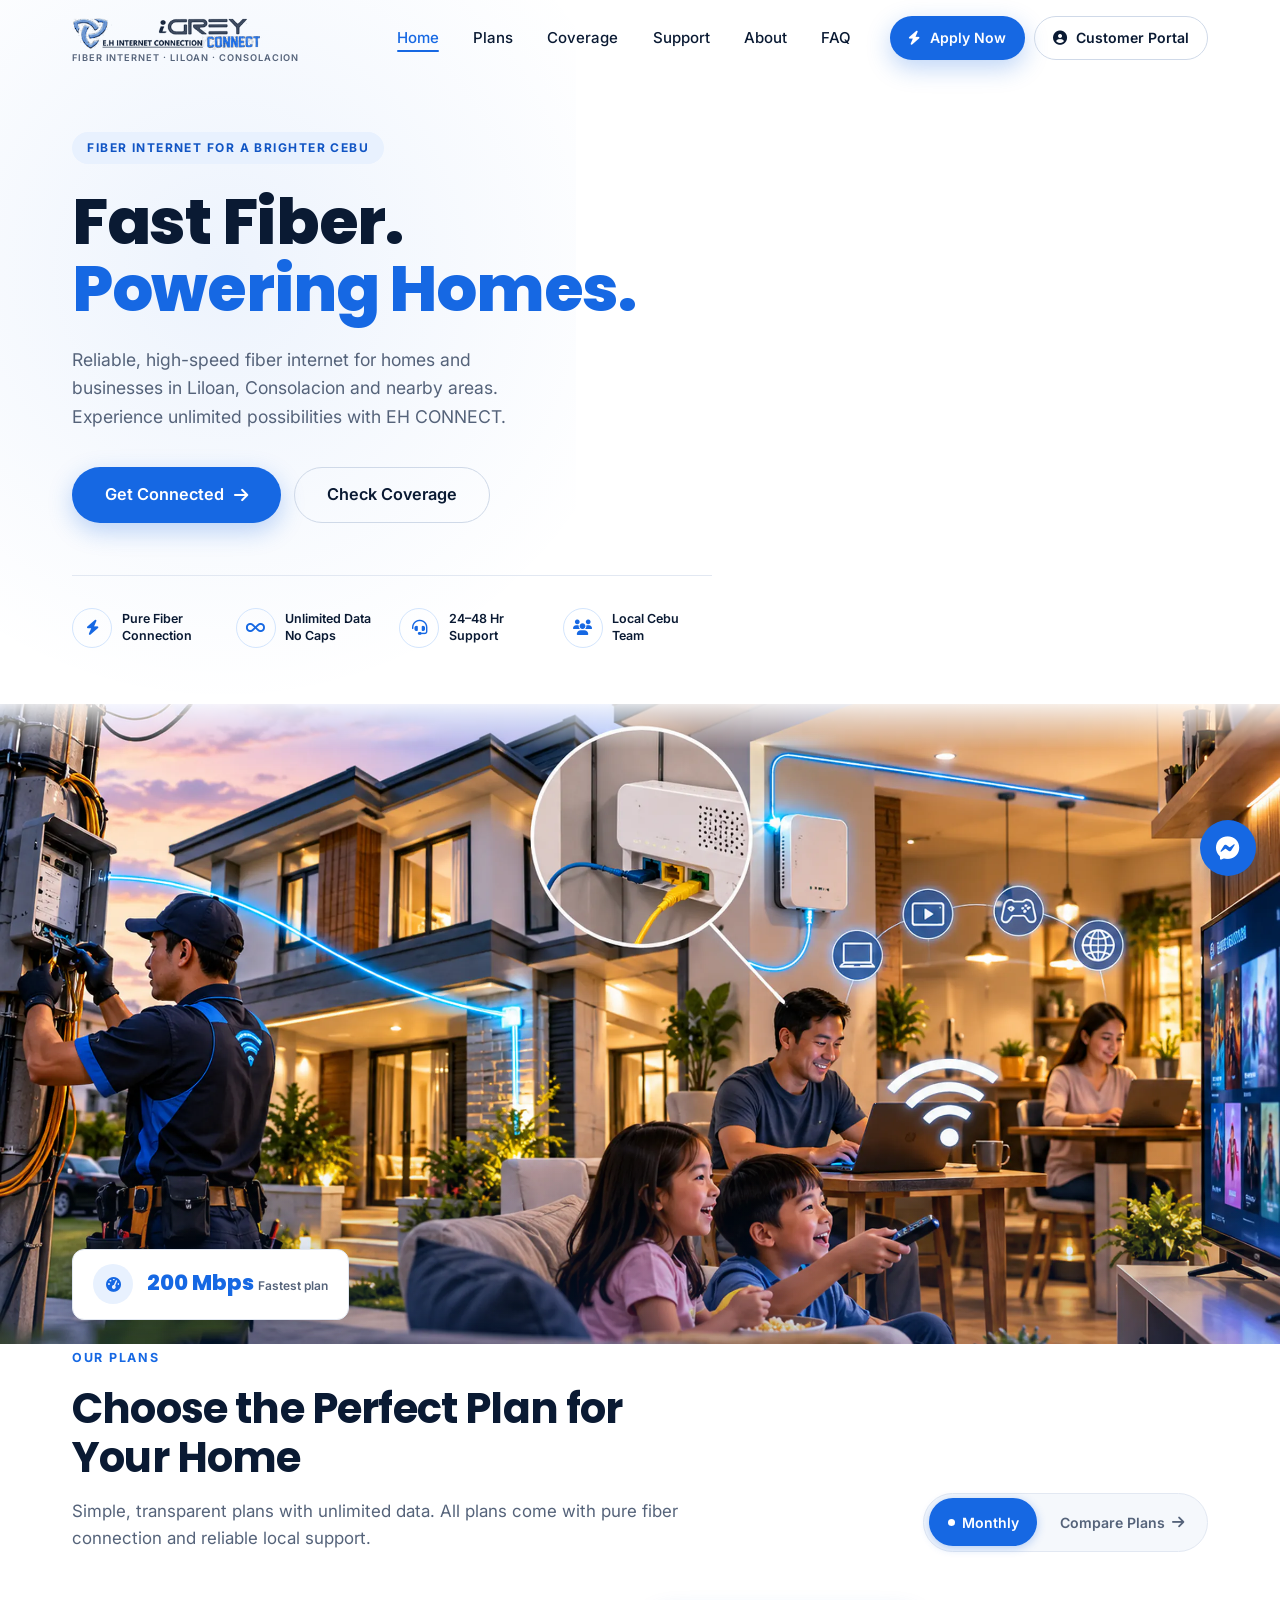
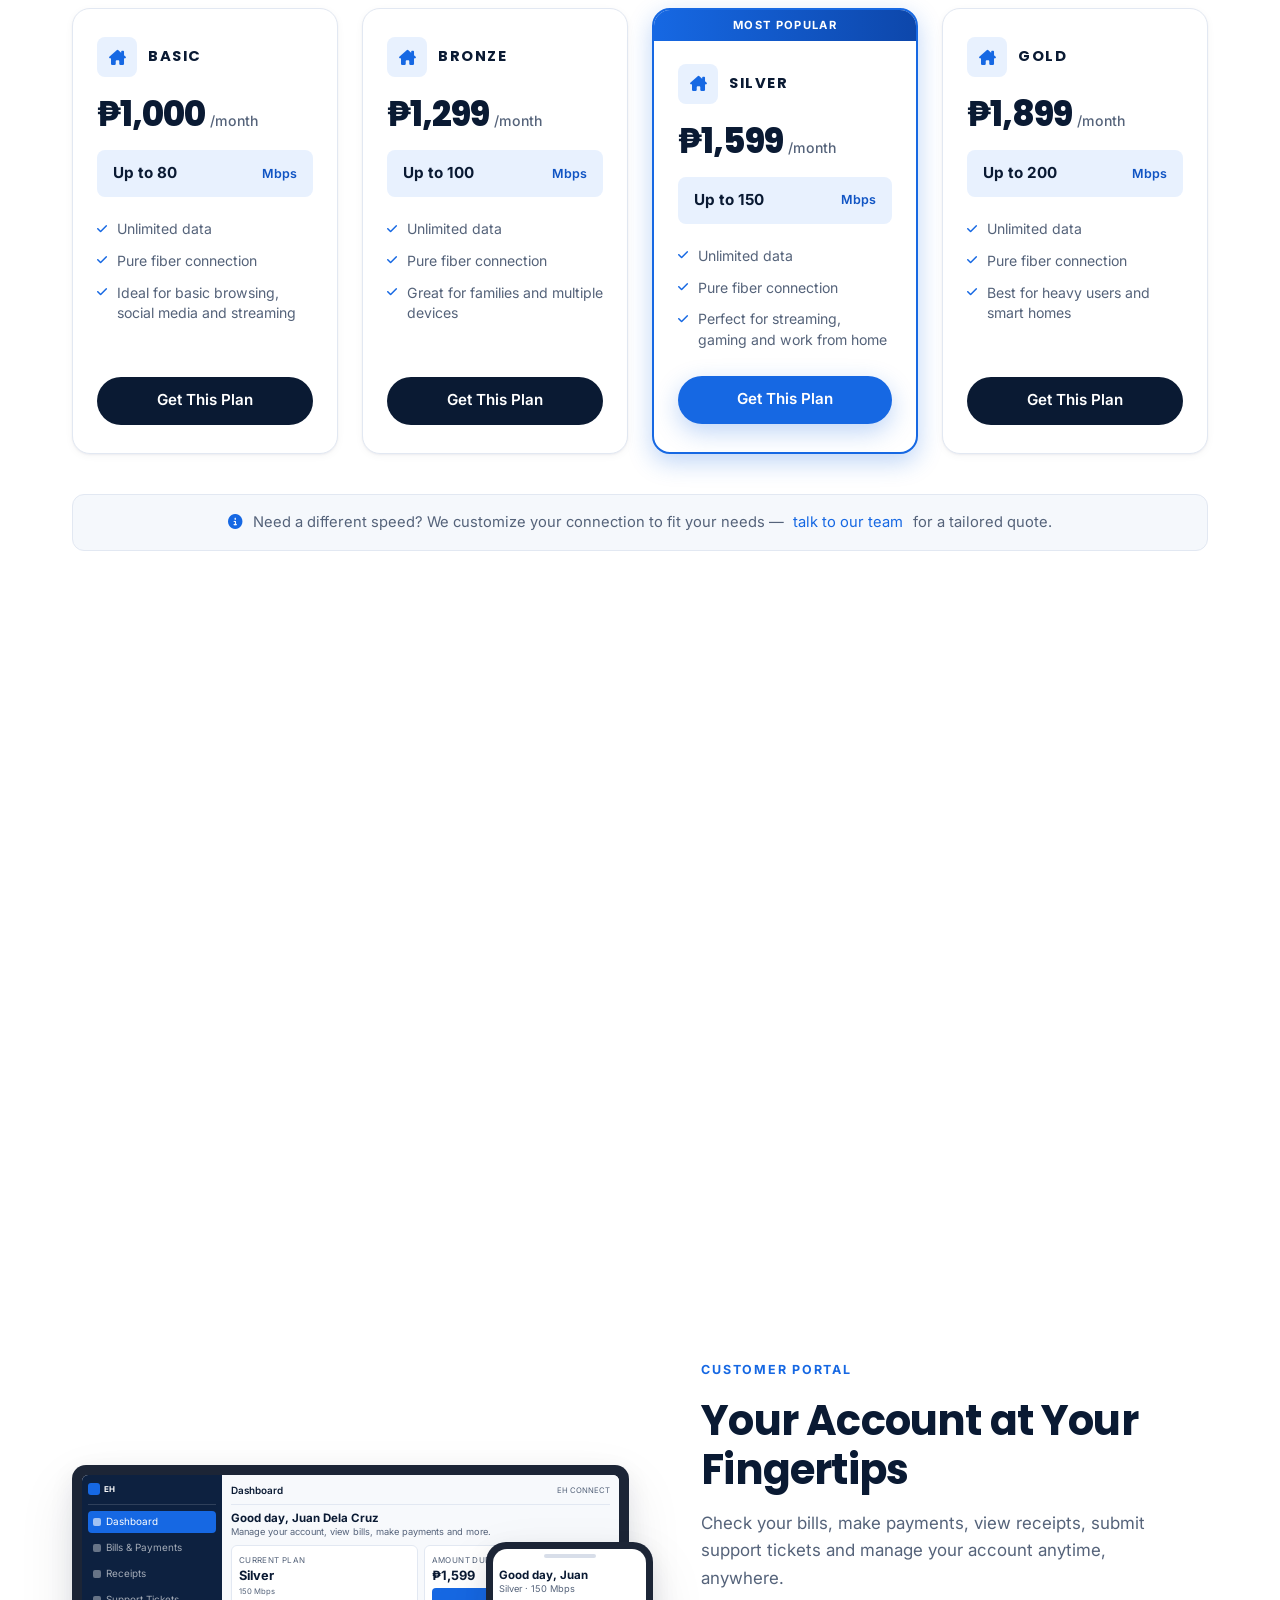
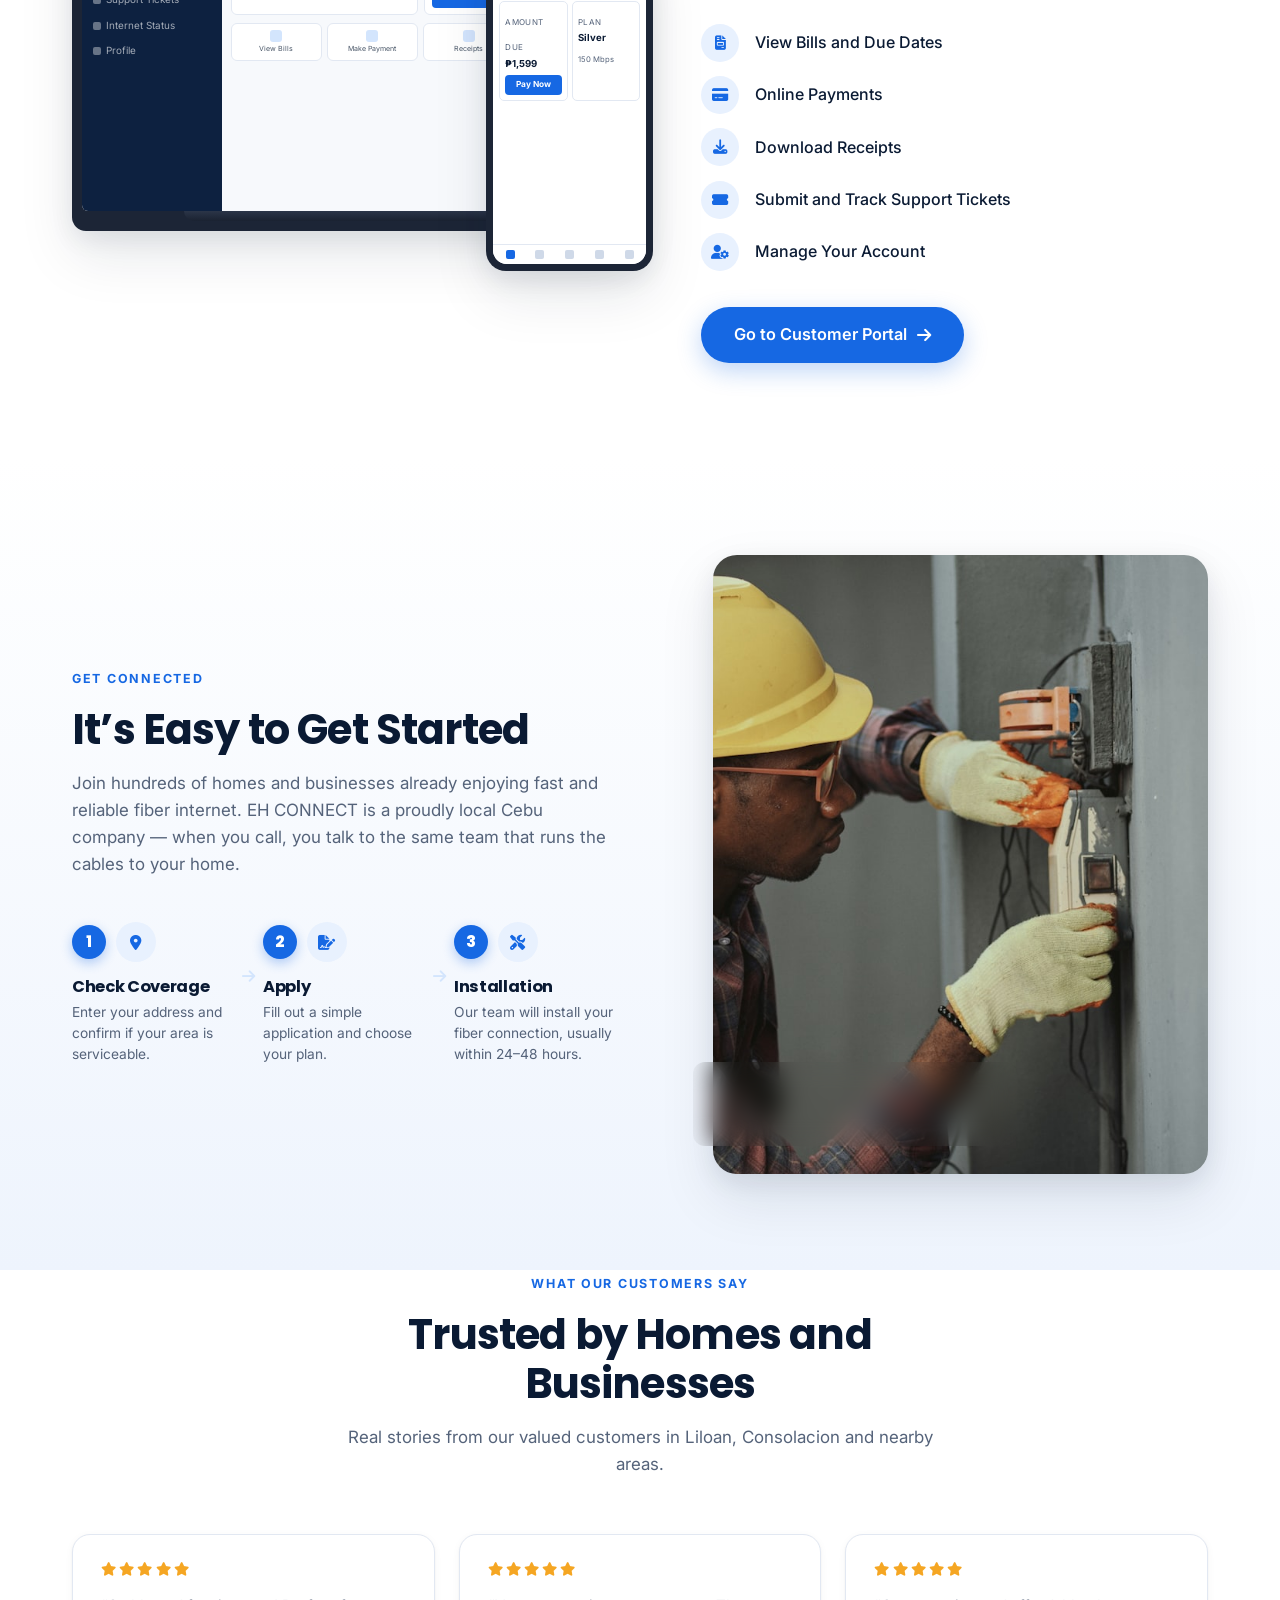
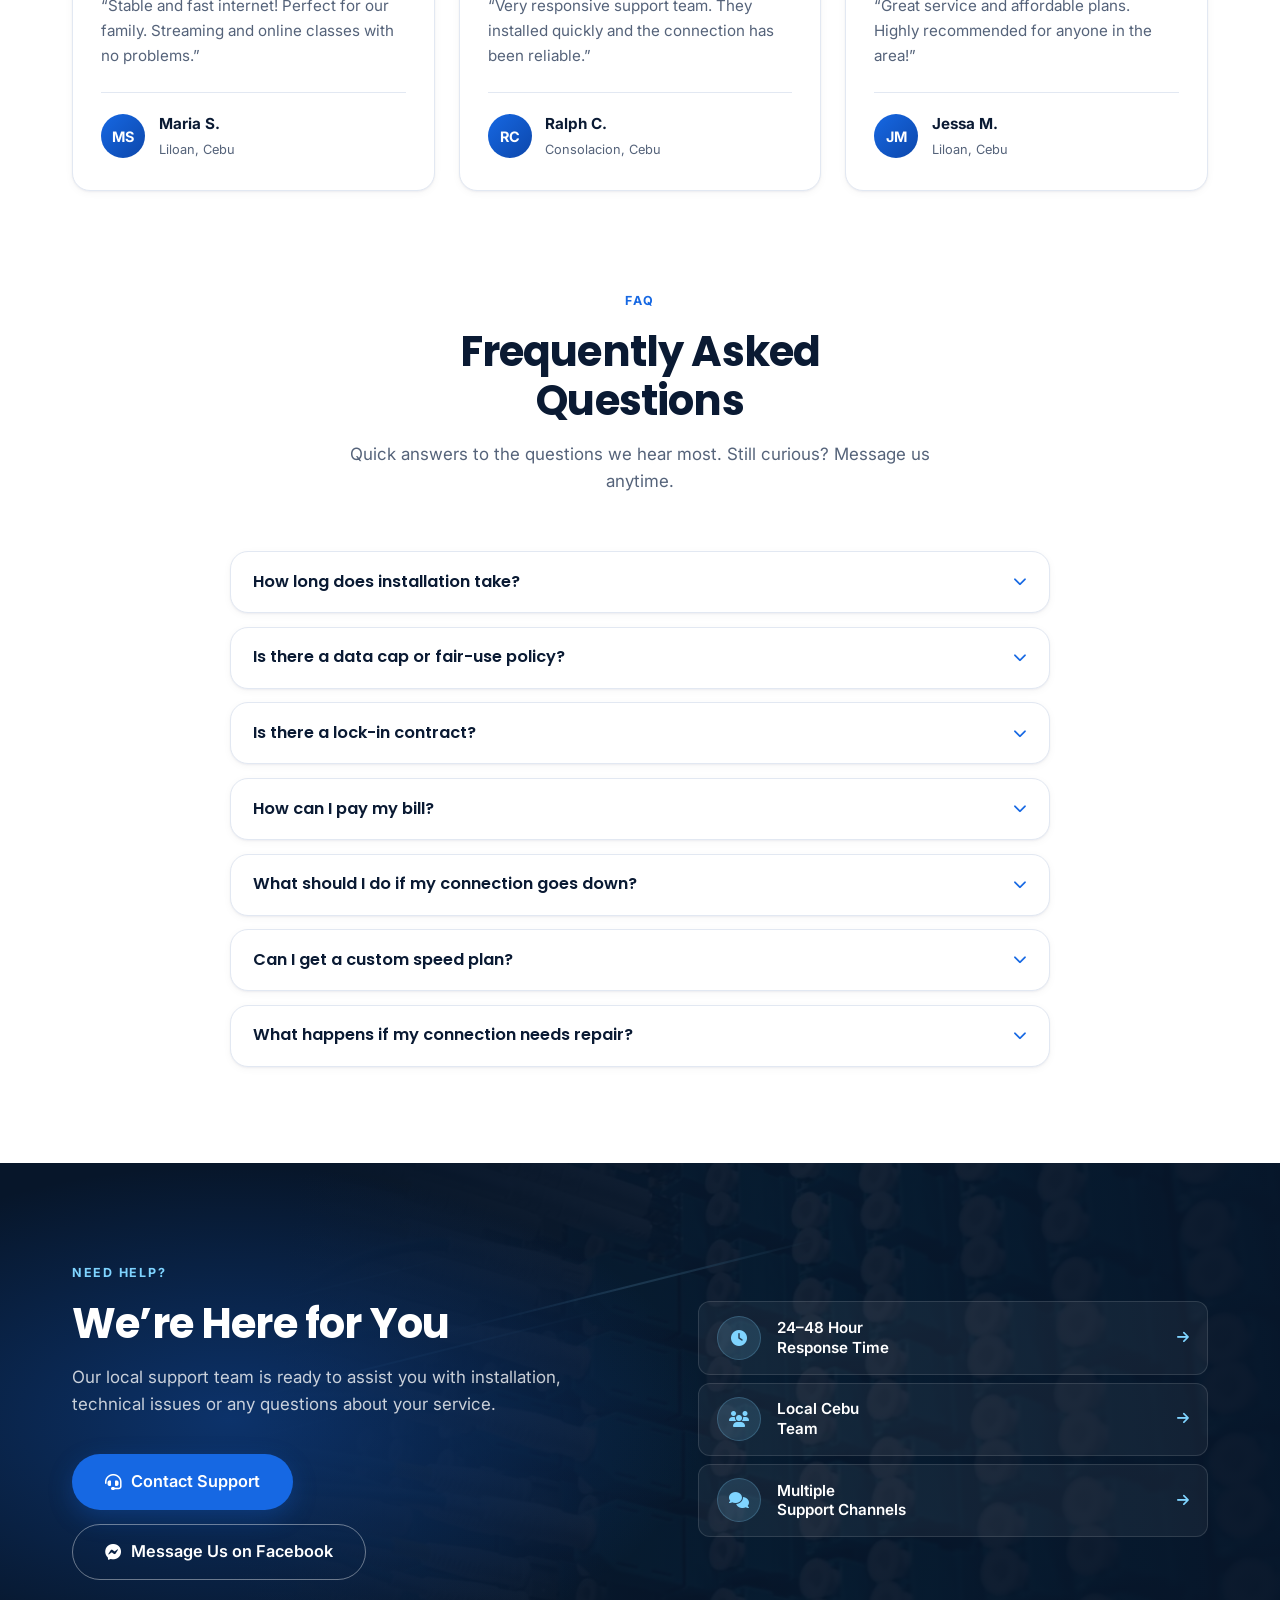
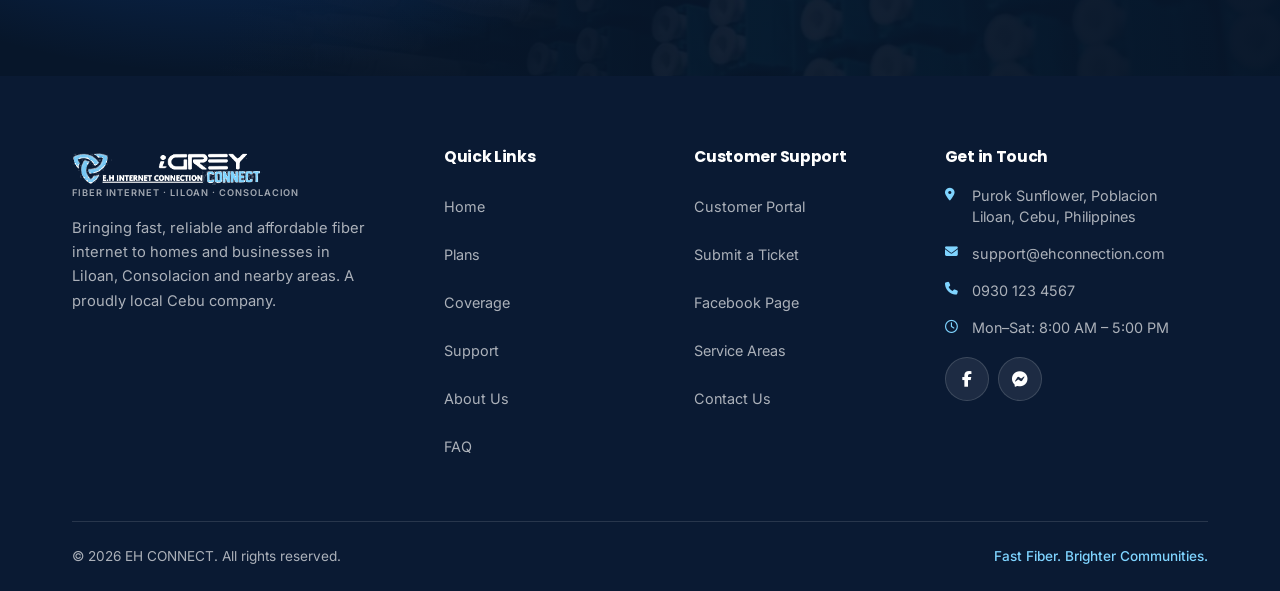
==== commit 6f7b1138: "Replace hero photo: full-bleed FTTH band instead of real-estate image The hero photo read as a prope" ====
--- a/index.html
+++ b/index.html
@@ -12,14 +12,14 @@
   <meta property="og:description" content="Reliable, high-speed fiber internet for homes and businesses in Liloan, Consolacion and nearby areas. Pure fiber, unlimited data, no caps.">
   <meta property="og:type" content="website">
   <meta property="og:url" content="https://ehconnection.com">
-  <meta property="og:image" content="https://ehconnection.com/images/hero-home-dusk.jpg">
+  <meta property="og:image" content="https://ehconnection.com/images/hero-ftth.jpg">
 
   <title>EH CONNECT | Fast Fiber Internet in Liloan &amp; Consolacion, Cebu</title>
 
   <!-- Fonts -->
   <link rel="preconnect" href="https://fonts.googleapis.com">
   <link rel="preconnect" href="https://fonts.gstatic.com" crossorigin>
-  <link href="https://fonts.googleapis.com/css2?family=Caveat:wght@500;600&family=Inter:wght@400;500;600;700&family=Poppins:wght@600;700;800&display=swap" rel="stylesheet">
+  <link href="https://fonts.googleapis.com/css2?family=Inter:wght@400;500;600;700&family=Poppins:wght@600;700;800&display=swap" rel="stylesheet">
 
   <!-- Font Awesome 6 (Free) -->
   <link rel="stylesheet" href="https://cdnjs.cloudflare.com/ajax/libs/font-awesome/6.5.1/css/all.min.css" integrity="sha512-DTOQO9RWCH3ppGqcWaEA1BIZOC6xxalwEsw9c2QQeAIftl+Vegovlnee1c9QX4TctnWMn13TZye+giMm8e2LwA==" crossorigin="anonymous" referrerpolicy="no-referrer" />
@@ -28,7 +28,7 @@
   <link rel="stylesheet" href="/css/style.css">
 
   <!-- Preload critical hero asset -->
-  <link rel="preload" as="image" href="/images/hero-home-dusk.webp" type="image/webp" fetchpriority="high">
+  <link rel="preload" as="image" href="/images/hero-ftth.webp" type="image/webp" fetchpriority="high">
 
   <!-- Favicon -->
   <link rel="icon" type="image/x-icon" href="/images/favicon.ico">
@@ -64,7 +64,7 @@
 
       <!-- Action Buttons -->
       <div class="navbar-actions" id="navActions">
-        <a href="https://billing.ehconnection.com/portal/login" target="_blank" rel="noopener noreferrer" class="btn btn-primary btn-sm">
+        <a href="https://billing.ehconnection.com/portal/signup" target="_blank" rel="noopener noreferrer" class="btn btn-primary btn-sm">
           <i class="fas fa-bolt" aria-hidden="true"></i> Apply Now
         </a>
         <a href="https://billing.ehconnection.com/portal/login" target="_blank" rel="noopener noreferrer" class="btn btn-outline btn-sm">
@@ -102,7 +102,7 @@
           </p>
 
           <div class="hero-actions">
-            <a href="https://billing.ehconnection.com/portal/login" target="_blank" rel="noopener noreferrer" class="btn btn-primary btn-lg">
+            <a href="https://billing.ehconnection.com/portal/signup" target="_blank" rel="noopener noreferrer" class="btn btn-primary btn-lg">
               Get Connected <i class="fas fa-arrow-right arrow" aria-hidden="true"></i>
             </a>
             <a href="#coverage" class="btn btn-outline btn-lg">Check Coverage</a>
@@ -127,30 +127,24 @@
             </li>
           </ul>
         </div>
-
-        <div class="hero-visual animate-on-scroll-right">
-          <div class="hero-photo">
-            <picture>
-              <source srcset="/images/hero-home-dusk.webp" type="image/webp">
-              <img src="/images/hero-home-dusk.jpg" alt="Modern glass-walled home in Cebu at dusk, warmly lit inside, with city lights in the distance" width="1600" height="1067" fetchpriority="high">
-            </picture>
-            <span class="hero-photo-glow" aria-hidden="true"></span>
-            <span class="hero-script" aria-hidden="true">Liloan<br>Consolacion<br>Cebu</span>
-            <span class="hero-pin hero-pin--one" aria-hidden="true">
-              <i class="fas fa-map-marker-alt"></i> Pure fiber to your door
-            </span>
-            <span class="hero-pin hero-pin--two" aria-hidden="true">
-              <i class="fas fa-wifi"></i> Connected in 24&ndash;48 hrs
-            </span>
-          </div>
-
-          <div class="hero-chip" aria-hidden="true">
-            <span class="icon-tile icon-tile--sm icon-tile--circle"><i class="fas fa-gauge-high"></i></span>
-            <span>
-              <span class="hero-chip-value">200 Mbps</span>
-              <span class="hero-chip-label">Fastest plan</span>
-            </span>
-          </div>
+      </div>
+
+      <!-- Full-bleed photo band -->
+      <div class="hero-visual animate-on-scroll">
+        <div class="hero-photo">
+          <picture>
+            <source srcset="/images/hero-ftth.webp" type="image/webp">
+            <img src="/images/hero-ftth.jpg" alt="A fiber technician terminating a line at a distribution box, the fiber run glowing blue across to a home where a family streams and browses on connected devices" width="2400" height="1200" fetchpriority="high">
+          </picture>
+          <span class="hero-photo-glow" aria-hidden="true"></span>
+        </div>
+
+        <div class="hero-chip" aria-hidden="true">
+          <span class="icon-tile icon-tile--sm icon-tile--circle"><i class="fas fa-gauge-high"></i></span>
+          <span>
+            <span class="hero-chip-value">200 Mbps</span>
+            <span class="hero-chip-label">Fastest plan</span>
+          </span>
         </div>
       </div>
     </section>
@@ -197,7 +191,7 @@
                 <li><i class="fas fa-check" aria-hidden="true"></i> Pure fiber connection</li>
                 <li><i class="fas fa-check" aria-hidden="true"></i> Ideal for basic browsing, social media and streaming</li>
               </ul>
-              <a href="https://billing.ehconnection.com/portal/login" target="_blank" rel="noopener noreferrer" class="btn btn-secondary btn-block">Get This Plan</a>
+              <a href="https://billing.ehconnection.com/portal/signup" target="_blank" rel="noopener noreferrer" class="btn btn-secondary btn-block">Get This Plan</a>
             </article>
 
             <!-- BRONZE -->
@@ -216,7 +210,7 @@
                 <li><i class="fas fa-check" aria-hidden="true"></i> Pure fiber connection</li>
                 <li><i class="fas fa-check" aria-hidden="true"></i> Great for families and multiple devices</li>
               </ul>
-              <a href="https://billing.ehconnection.com/portal/login" target="_blank" rel="noopener noreferrer" class="btn btn-secondary btn-block">Get This Plan</a>
+              <a href="https://billing.ehconnection.com/portal/signup" target="_blank" rel="noopener noreferrer" class="btn btn-secondary btn-block">Get This Plan</a>
             </article>
 
             <!-- SILVER (featured) -->
@@ -236,7 +230,7 @@
                 <li><i class="fas fa-check" aria-hidden="true"></i> Pure fiber connection</li>
                 <li><i class="fas fa-check" aria-hidden="true"></i> Perfect for streaming, gaming and work from home</li>
               </ul>
-              <a href="https://billing.ehconnection.com/portal/login" target="_blank" rel="noopener noreferrer" class="btn btn-primary btn-block">Get This Plan</a>
+              <a href="https://billing.ehconnection.com/portal/signup" target="_blank" rel="noopener noreferrer" class="btn btn-primary btn-block">Get This Plan</a>
             </article>
 
             <!-- GOLD -->
@@ -255,7 +249,7 @@
                 <li><i class="fas fa-check" aria-hidden="true"></i> Pure fiber connection</li>
                 <li><i class="fas fa-check" aria-hidden="true"></i> Best for heavy users and smart homes</li>
               </ul>
-              <a href="https://billing.ehconnection.com/portal/login" target="_blank" rel="noopener noreferrer" class="btn btn-secondary btn-block">Get This Plan</a>
+              <a href="https://billing.ehconnection.com/portal/signup" target="_blank" rel="noopener noreferrer" class="btn btn-secondary btn-block">Get This Plan</a>
             </article>
 
           </div>
@@ -333,10 +327,10 @@
                 </tr>
                 <tr>
                   <th scope="row"></th>
-                  <td><a href="https://billing.ehconnection.com/portal/login" target="_blank" rel="noopener noreferrer" class="btn btn-secondary btn-sm btn-block">Get This Plan</a></td>
-                  <td><a href="https://billing.ehconnection.com/portal/login" target="_blank" rel="noopener noreferrer" class="btn btn-secondary btn-sm btn-block">Get This Plan</a></td>
-                  <td class="col-featured"><a href="https://billing.ehconnection.com/portal/login" target="_blank" rel="noopener noreferrer" class="btn btn-primary btn-sm btn-block">Get This Plan</a></td>
-                  <td><a href="https://billing.ehconnection.com/portal/login" target="_blank" rel="noopener noreferrer" class="btn btn-secondary btn-sm btn-block">Get This Plan</a></td>
+                  <td><a href="https://billing.ehconnection.com/portal/signup" target="_blank" rel="noopener noreferrer" class="btn btn-secondary btn-sm btn-block">Get This Plan</a></td>
+                  <td><a href="https://billing.ehconnection.com/portal/signup" target="_blank" rel="noopener noreferrer" class="btn btn-secondary btn-sm btn-block">Get This Plan</a></td>
+                  <td class="col-featured"><a href="https://billing.ehconnection.com/portal/signup" target="_blank" rel="noopener noreferrer" class="btn btn-primary btn-sm btn-block">Get This Plan</a></td>
+                  <td><a href="https://billing.ehconnection.com/portal/signup" target="_blank" rel="noopener noreferrer" class="btn btn-secondary btn-sm btn-block">Get This Plan</a></td>
                 </tr>
               </tbody>
             </table>
--- a/css/style.css
+++ b/css/style.css
@@ -38,7 +38,6 @@
   /* Typography */
   --font-body: 'Inter', -apple-system, BlinkMacSystemFont, 'Segoe UI', sans-serif;
   --font-display: 'Poppins', 'Inter', -apple-system, BlinkMacSystemFont, sans-serif;
-  --font-script: 'Caveat', 'Segoe Script', cursive;
 
   /* Spacing */
   --spacing-xs: 0.5rem;
@@ -694,7 +693,7 @@
 .hero {
   position: relative;
   padding-top: calc(var(--navbar-height) + 3.5rem);
-  padding-bottom: 5rem;
+  padding-bottom: 0;
   background: var(--color-bg);
   overflow: hidden;
 }
@@ -712,10 +711,6 @@
 
 .hero .container {
   position: relative;
-  display: grid;
-  grid-template-columns: 1.15fr 1fr;
-  align-items: center;
-  gap: 3rem;
 }
 
 .hero-content {
@@ -799,107 +794,52 @@
   white-space: nowrap;
 }
 
-/* Hero visual — photo bleeds off the right viewport edge on wide screens */
+/* Hero visual — full-bleed photo band spanning the viewport */
 .hero-visual {
   position: relative;
-}
-
-@media (min-width: 1025px) and (max-width: 1200px) {
-  .hero-visual {
-    margin-right: -2rem;
-  }
-}
-
-@media (min-width: 1201px) {
-  .hero-visual {
-    margin-right: calc((var(--max-width) - 100vw) / 2 - 2rem);
-  }
+  width: 100%;
+  margin-top: 3.5rem;
 }
 
 .hero-photo {
   position: relative;
-  border-radius: var(--radius-xl) 0 0 var(--radius-xl);
-  overflow: hidden;
-  box-shadow: var(--shadow-lg);
-  aspect-ratio: 3 / 4;
+  aspect-ratio: 2 / 1;
 }
 
 .hero-photo img {
   width: 100%;
   height: 100%;
   object-fit: cover;
-}
-
-/* Fade the photo's left edge into the white page */
+  /* Slight left bias keeps the technician in frame where the ratio crops */
+  object-position: 45% 50%;
+}
+
+/* Soften the band's top edge where it meets the white page */
 .hero-photo::after {
   content: '';
   position: absolute;
-  inset: 0;
-  background: linear-gradient(100deg, #fff 0%, rgba(255, 255, 255, 0.28) 16%, transparent 38%);
+  inset: 0 0 auto 0;
+  height: 7%;
+  background: linear-gradient(to bottom, rgba(255, 255, 255, 0.85), rgba(255, 255, 255, 0));
   pointer-events: none;
 }
 
+/* Seats the connection chip against the band's lower edge */
 .hero-photo-glow {
   position: absolute;
   inset: auto 0 0 0;
-  height: 45%;
-  background: linear-gradient(to top, rgba(13, 71, 171, 0.32), transparent);
+  height: 30%;
+  background: linear-gradient(to top, rgba(13, 71, 171, 0.22), transparent);
   pointer-events: none;
 }
 
-/* Script label over the photo */
-.hero-script {
-  position: absolute;
-  top: 12%;
-  left: 10%;
-  z-index: 2;
-  font-family: var(--font-script);
-  font-size: clamp(1.6rem, 3.4vw, 2.5rem);
-  line-height: 1.05;
-  color: #fff;
-  text-shadow: 0 2px 18px rgba(10, 26, 51, 0.6);
-  transform: rotate(-6deg);
-  pointer-events: none;
-}
-
-.hero-pin {
-  position: absolute;
-  z-index: 2;
-  display: flex;
-  align-items: center;
-  gap: 0.5rem;
-  padding: 0.55rem 1rem;
-  background: rgba(255, 255, 255, 0.94);
-  backdrop-filter: blur(8px);
-  -webkit-backdrop-filter: blur(8px);
-  border-radius: var(--radius-full);
-  box-shadow: var(--shadow-md);
-  font-size: 0.8rem;
-  font-weight: 700;
-  color: var(--color-navy);
-  white-space: nowrap;
-}
-
-.hero-pin i {
-  color: var(--color-primary);
-}
-
-.hero-pin--one {
-  top: 46%;
-  right: 8%;
-}
-
-.hero-pin--two {
-  bottom: 16%;
-  left: 14%;
-}
-
-/* Floating connection chip over photo */
+/* Floating connection chip over the band */
 .hero-chip {
   position: absolute;
   z-index: 3;
-  bottom: -1.25rem;
-  left: -1.5rem;
+  bottom: 1.5rem;
+  /* Align to the text gutter: container edge + its 2rem padding */
+  left: max(2rem, calc((100vw - var(--max-width)) / 2 + 2rem));
   display: flex;
   align-items: center;
   gap: 0.85rem;
@@ -926,37 +866,26 @@
 }
 
 @media (max-width: 1024px) {
-  .hero .container {
-    grid-template-columns: 1fr;
-    gap: 3rem;
-  }
-
   .hero-content {
     max-width: 100%;
   }
 
-  .hero-visual {
-    order: -1;
-  }
-
   .hero-photo {
     aspect-ratio: 16 / 10;
-    border-radius: var(--radius-xl);
-  }
-
-  .hero-photo::after {
-    background: linear-gradient(to top, #fff 0%, rgba(255, 255, 255, 0.2) 20%, transparent 45%);
   }
 
   .hero-chip {
-    left: 1rem;
+    left: 1.5rem;
   }
 }
 
 @media (max-width: 768px) {
   .hero {
     padding-top: calc(var(--navbar-height) + 2rem);
-    padding-bottom: 3.5rem;
+  }
+
+  .hero-visual {
+    margin-top: 2.5rem;
   }
 
   .hero-trust {
@@ -970,10 +899,6 @@
 
   .hero-actions .btn {
     flex: 1 1 100%;
-  }
-
-  .hero-photo {
-    aspect-ratio: 4 / 3;
   }
 
   .hero-chip {
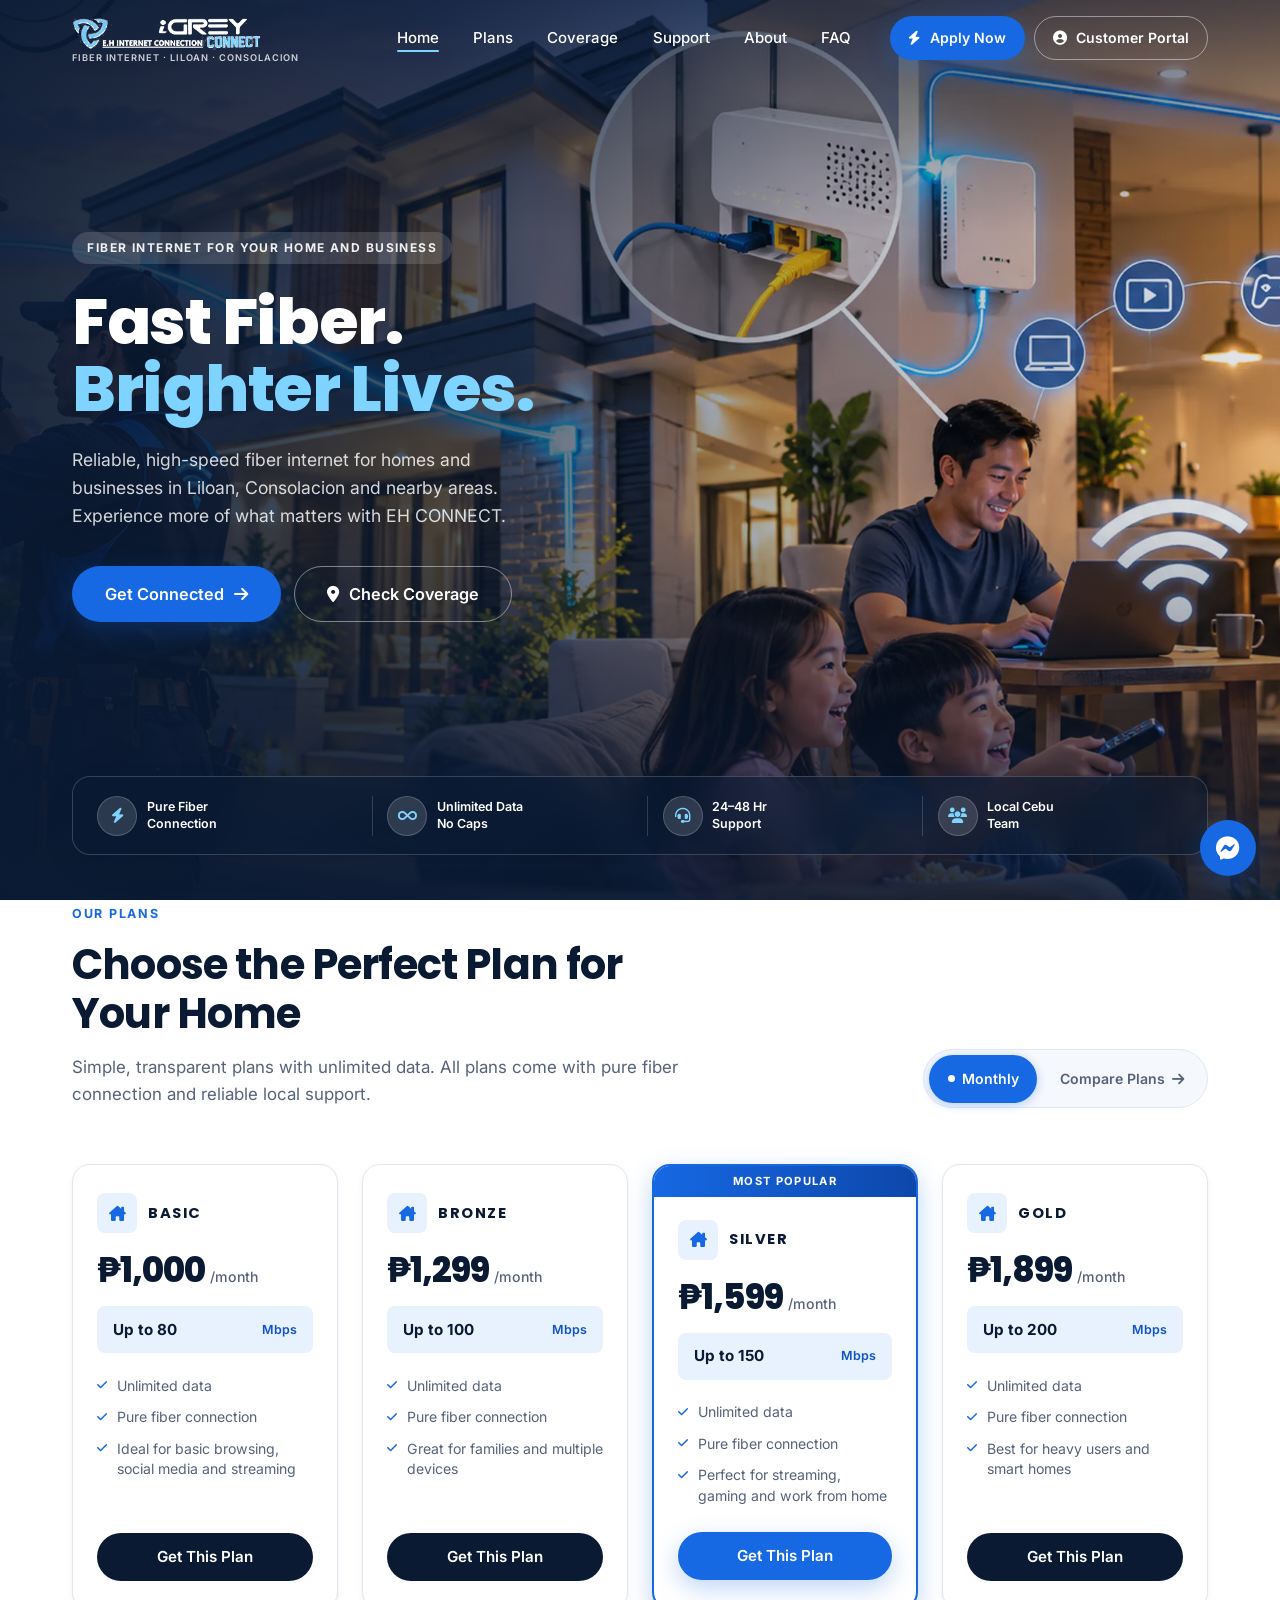
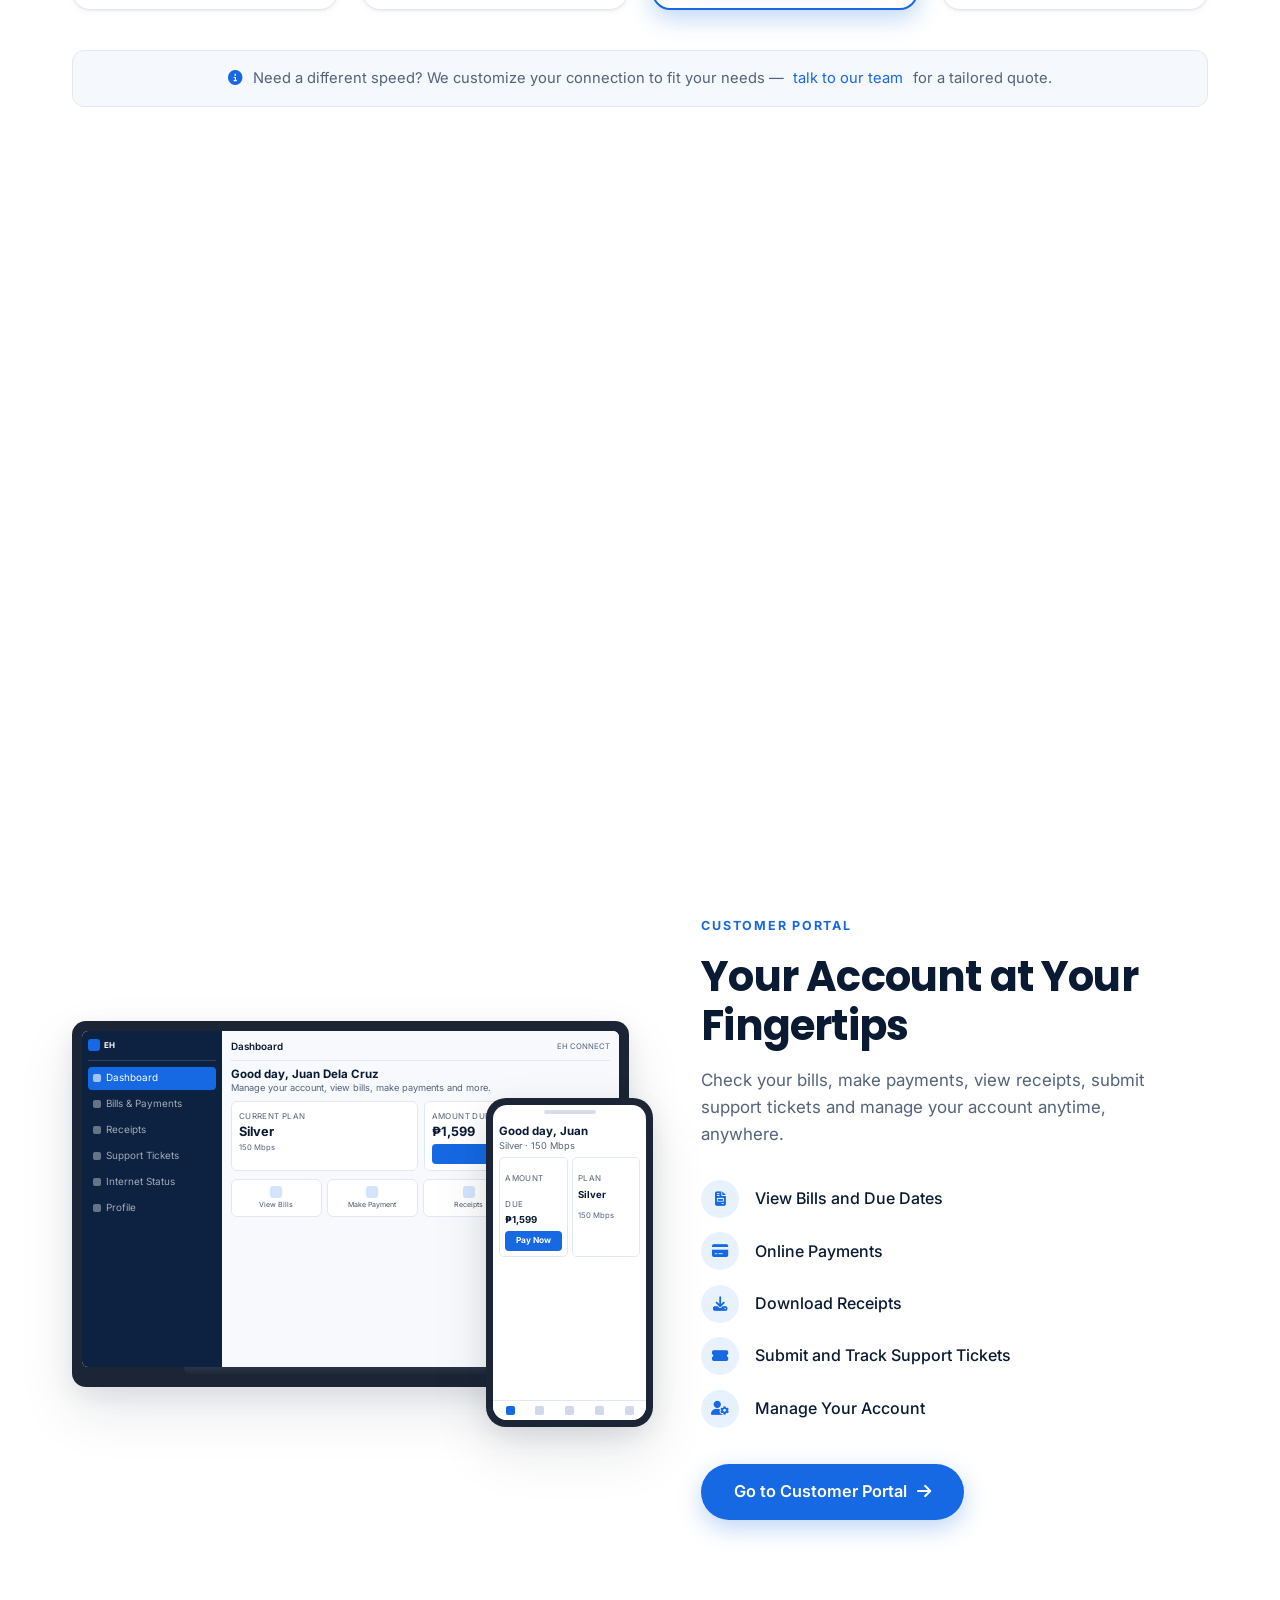
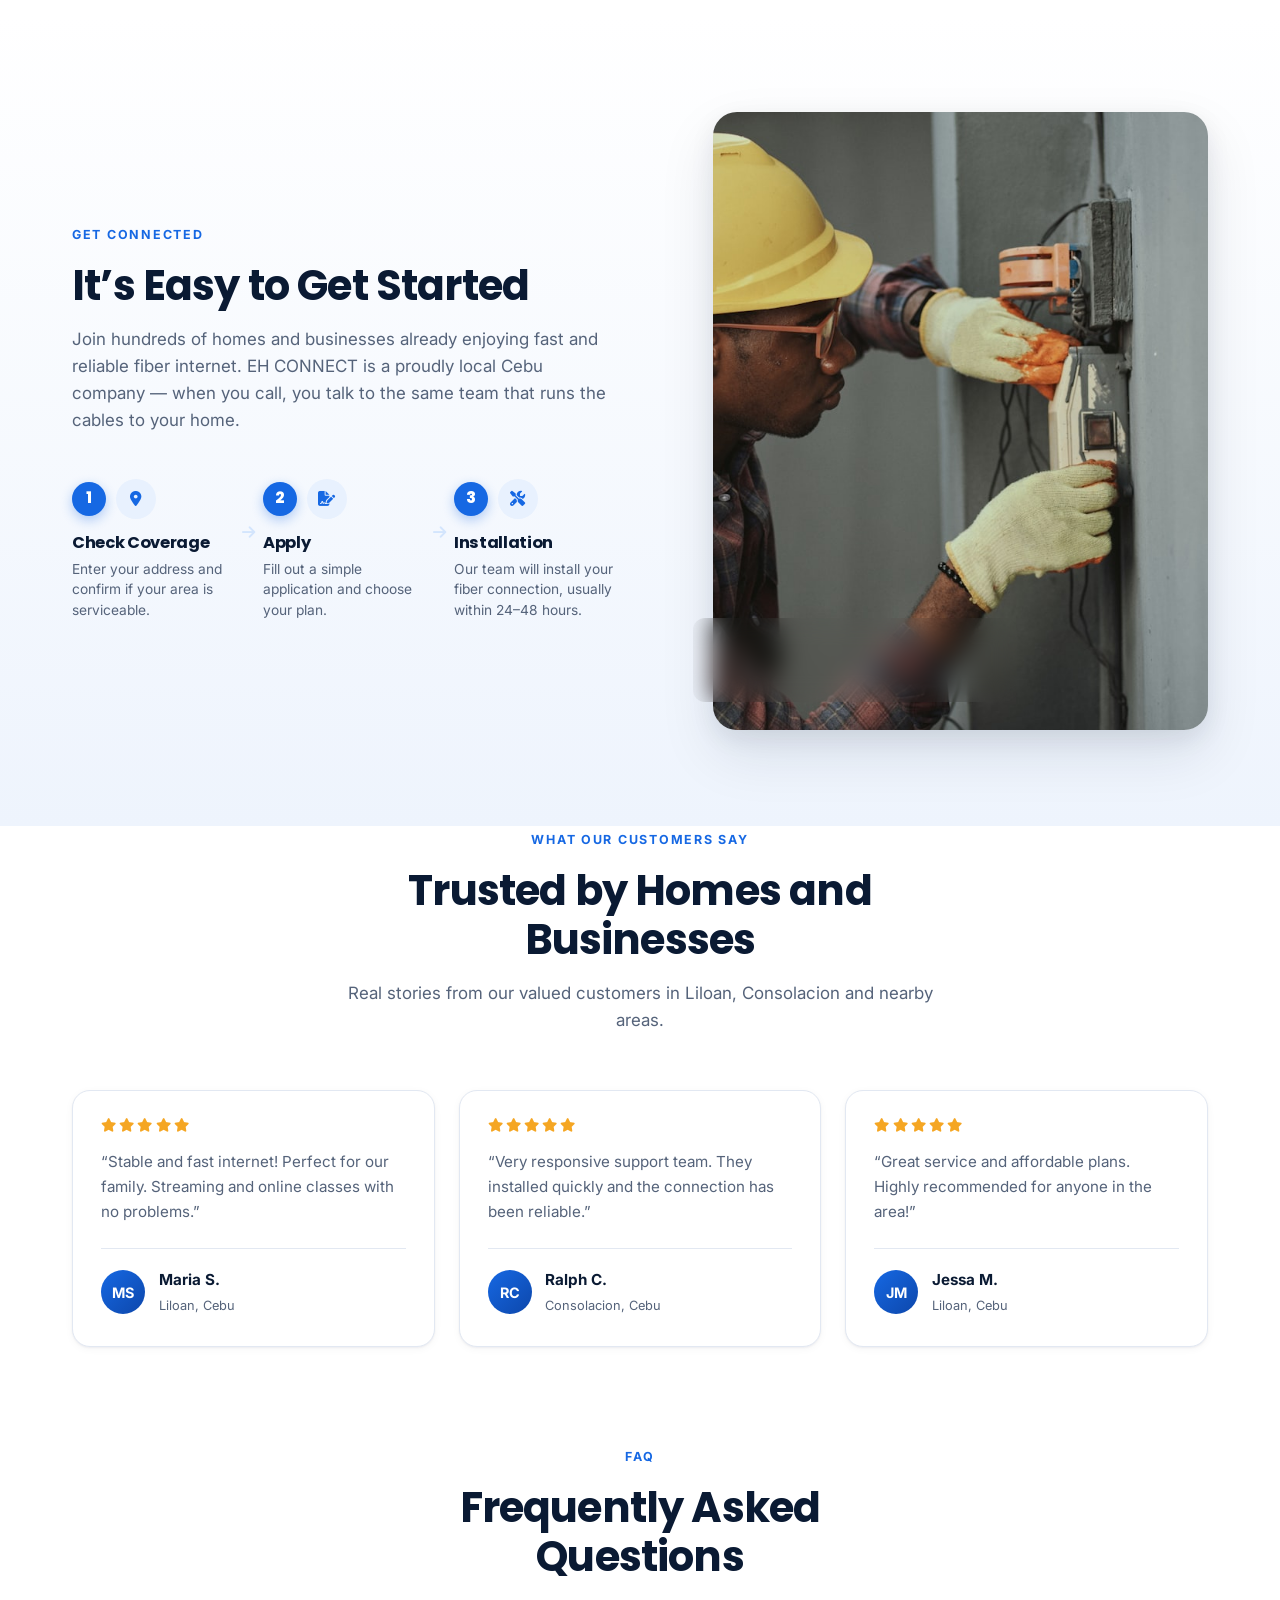
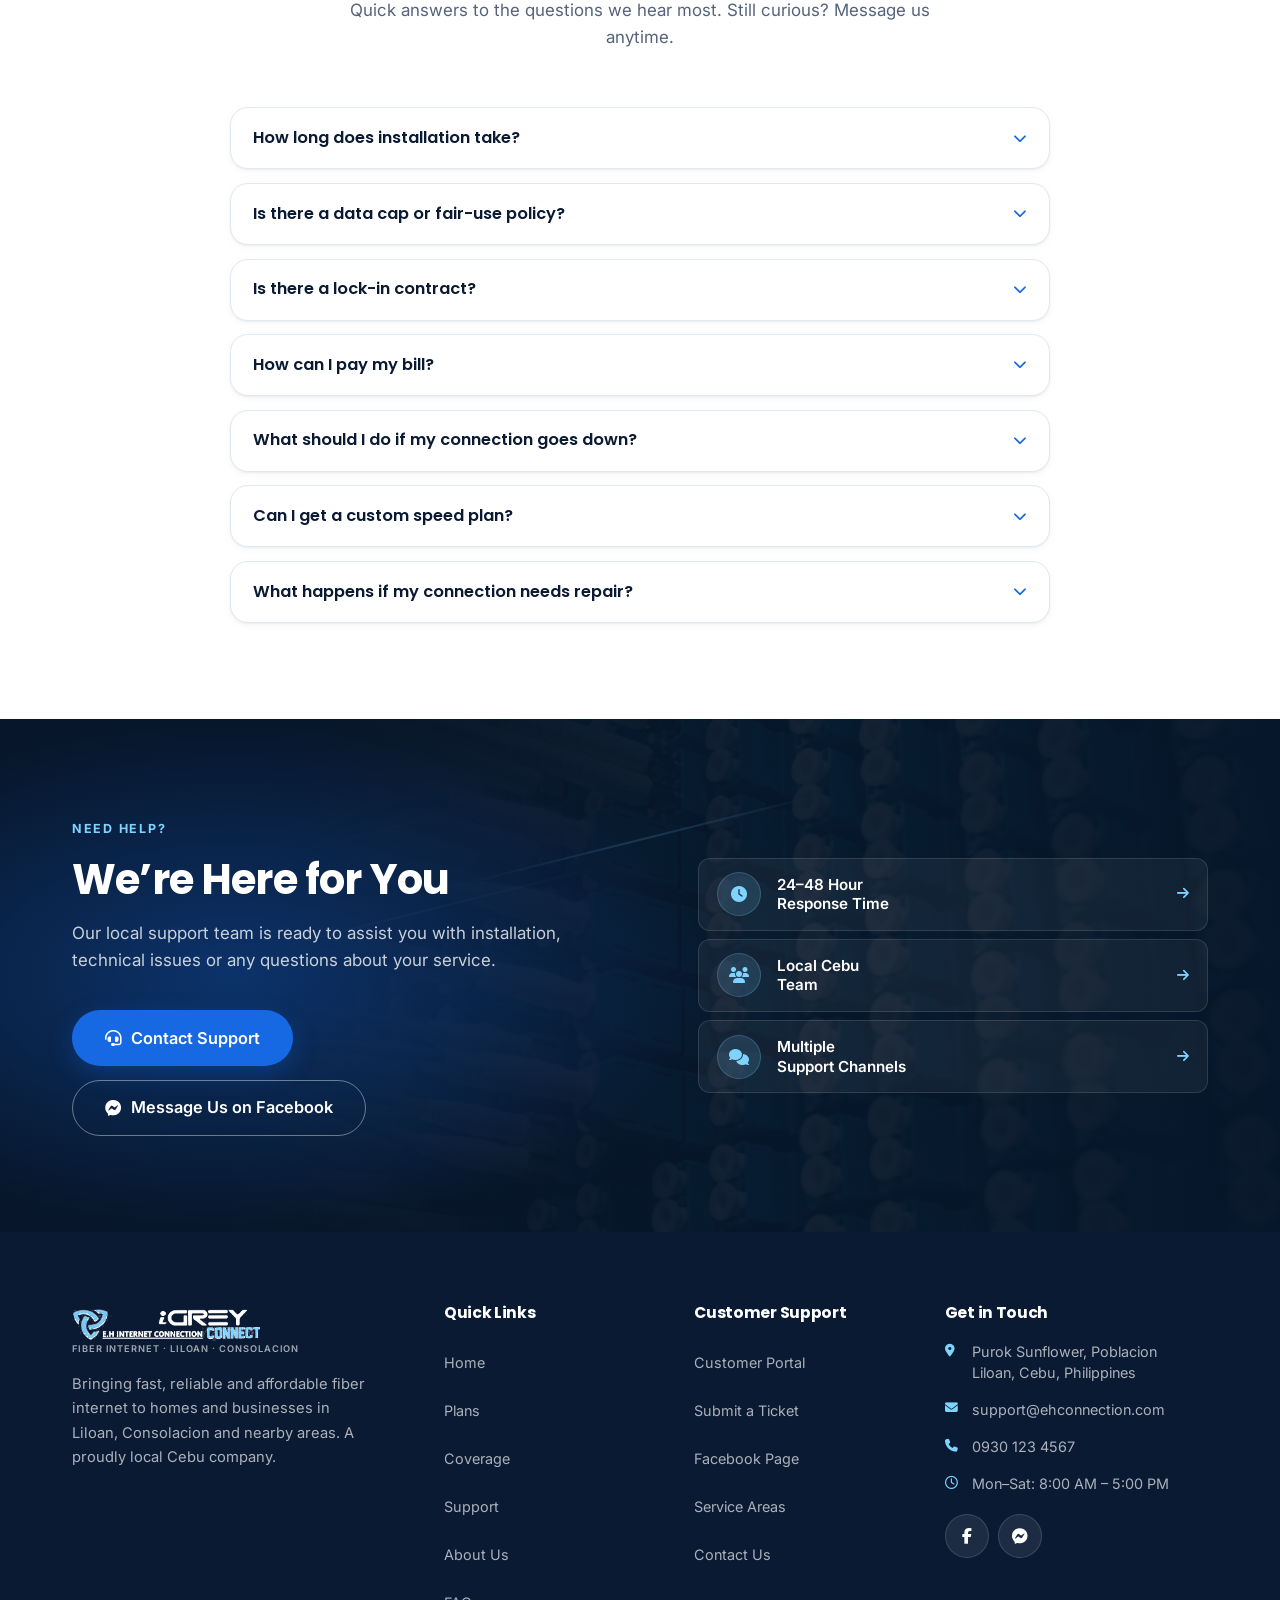
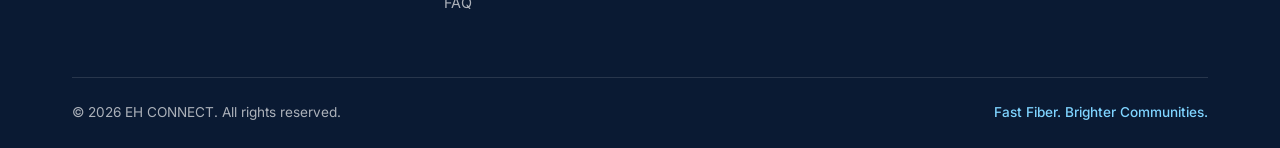
==== commit 29c86401: "Dark overlay hero: photo behind a scrim, frosted trust card Rebuilds the hero as a full-viewport dar" ====
--- a/index.html
+++ b/index.html
@@ -44,11 +44,12 @@
   <!-- ==========================================
        NAVBAR
        ========================================== -->
-  <nav class="navbar" id="navbar" role="navigation" aria-label="Main navigation">
+  <nav class="navbar navbar--overlay" id="navbar" role="navigation" aria-label="Main navigation">
     <div class="container">
       <!-- Brand -->
       <a href="#home" class="navbar-brand" aria-label="E.H Internet Connection home">
-        <img class="brand-logo" src="/images/logo-brand.png" alt="E.H Internet Connection" width="300" height="60">
+        <img class="brand-logo brand-logo--dark" src="/images/logo-brand.png" alt="E.H Internet Connection" width="300" height="60">
+        <img class="brand-logo brand-logo--light" src="/images/logo-brand-light.png" alt="E.H Internet Connection" width="300" height="60">
         <span class="brand-sub">Fiber Internet &middot; Liloan &middot; Consolacion</span>
       </a>
 
@@ -87,65 +88,58 @@
          HERO
          ========================================== -->
     <section id="home" class="hero" aria-labelledby="hero-title">
-      <div class="container">
+      <!-- Background media layer. Sits behind the copy; the scrim carries the
+           text contrast, so the photo is free to stay a bright dusk scene. -->
+      <div class="hero-media">
+        <picture>
+          <source srcset="/images/hero-ftth.webp" type="image/webp">
+          <img src="/images/hero-ftth.jpg" alt="A fiber technician terminating a line at a distribution box, the fiber run glowing blue across to a home where a family streams and browses on connected devices" width="2400" height="1200" fetchpriority="high">
+        </picture>
+        <span class="hero-scrim" aria-hidden="true"></span>
+      </div>
+
+      <div class="container hero-inner">
         <div class="hero-content animate-on-scroll">
-          <p class="hero-eyebrow">Fiber Internet for a Brighter Cebu</p>
+          <p class="hero-eyebrow">Fiber Internet for Your Home and Business</p>
 
           <h1 class="hero-title" id="hero-title">
             Fast Fiber.<br>
-            <span class="accent">Powering Homes.</span>
+            <span class="accent">Brighter Lives.</span>
           </h1>
 
           <p class="hero-subtitle">
             Reliable, high-speed fiber internet for homes and businesses in Liloan,
-            Consolacion and nearby areas. Experience unlimited possibilities with EH CONNECT.
+            Consolacion and nearby areas. Experience more of what matters with EH CONNECT.
           </p>
 
           <div class="hero-actions">
             <a href="https://billing.ehconnection.com/portal/signup" target="_blank" rel="noopener noreferrer" class="btn btn-primary btn-lg">
               Get Connected <i class="fas fa-arrow-right arrow" aria-hidden="true"></i>
             </a>
-            <a href="#coverage" class="btn btn-outline btn-lg">Check Coverage</a>
-          </div>
-
-          <ul class="hero-trust">
-            <li class="hero-trust-item">
-              <span class="icon-tile" aria-hidden="true"><i class="fas fa-bolt"></i></span>
-              <span class="hero-trust-label"><span>Pure Fiber</span><br><span>Connection</span></span>
-            </li>
-            <li class="hero-trust-item">
-              <span class="icon-tile" aria-hidden="true"><i class="fas fa-infinity"></i></span>
-              <span class="hero-trust-label"><span>Unlimited Data</span><br><span>No Caps</span></span>
-            </li>
-            <li class="hero-trust-item">
-              <span class="icon-tile" aria-hidden="true"><i class="fas fa-headset"></i></span>
-              <span class="hero-trust-label"><span>24&ndash;48 Hr</span><br><span>Support</span></span>
-            </li>
-            <li class="hero-trust-item">
-              <span class="icon-tile" aria-hidden="true"><i class="fas fa-users"></i></span>
-              <span class="hero-trust-label"><span>Local Cebu</span><br><span>Team</span></span>
-            </li>
-          </ul>
-        </div>
-      </div>
-
-      <!-- Full-bleed photo band -->
-      <div class="hero-visual animate-on-scroll">
-        <div class="hero-photo">
-          <picture>
-            <source srcset="/images/hero-ftth.webp" type="image/webp">
-            <img src="/images/hero-ftth.jpg" alt="A fiber technician terminating a line at a distribution box, the fiber run glowing blue across to a home where a family streams and browses on connected devices" width="2400" height="1200" fetchpriority="high">
-          </picture>
-          <span class="hero-photo-glow" aria-hidden="true"></span>
-        </div>
-
-        <div class="hero-chip" aria-hidden="true">
-          <span class="icon-tile icon-tile--sm icon-tile--circle"><i class="fas fa-gauge-high"></i></span>
-          <span>
-            <span class="hero-chip-value">200 Mbps</span>
-            <span class="hero-chip-label">Fastest plan</span>
-          </span>
-        </div>
+            <a href="#coverage" class="btn btn-outline-light btn-lg">
+              <i class="fas fa-map-marker-alt" aria-hidden="true"></i> Check Coverage
+            </a>
+          </div>
+        </div>
+
+        <ul class="hero-trust animate-on-scroll">
+          <li class="hero-trust-item">
+            <span class="icon-tile" aria-hidden="true"><i class="fas fa-bolt"></i></span>
+            <span class="hero-trust-label"><span>Pure Fiber</span><br><span>Connection</span></span>
+          </li>
+          <li class="hero-trust-item">
+            <span class="icon-tile" aria-hidden="true"><i class="fas fa-infinity"></i></span>
+            <span class="hero-trust-label"><span>Unlimited Data</span><br><span>No Caps</span></span>
+          </li>
+          <li class="hero-trust-item">
+            <span class="icon-tile" aria-hidden="true"><i class="fas fa-headset"></i></span>
+            <span class="hero-trust-label"><span>24&ndash;48 Hr</span><br><span>Support</span></span>
+          </li>
+          <li class="hero-trust-item">
+            <span class="icon-tile" aria-hidden="true"><i class="fas fa-users"></i></span>
+            <span class="hero-trust-label"><span>Local Cebu</span><br><span>Team</span></span>
+          </li>
+        </ul>
       </div>
     </section>
 
--- a/css/style.css
+++ b/css/style.css
@@ -516,6 +516,59 @@
   height: 38px;
   width: auto;
   max-width: 220px;
+}
+
+/* The overlay navbar floats on a dark hero photo, so it needs the light
+   lockup variant (white + accent cyan); the navy one disappears against
+   it. Toggled with CSS so no JS is involved — both files load, ~10 KB.
+   Gated on the same condition as the hero overlay treatment, so a narrow
+   or portrait viewport (light page) never shows the light lockup. */
+.brand-logo--light {
+  display: none;
+}
+
+@media (min-width: 1025px) and (min-aspect-ratio: 4/3) {
+  .navbar--overlay:not(.scrolled) .brand-logo--dark {
+    display: none;
+  }
+
+  .navbar--overlay:not(.scrolled) .brand-logo--light {
+    display: inline-block;
+  }
+
+  /* Light type while the overlay navbar is transparent. The min-width
+     floor also keeps the mobile dropdown panel (solid white) navy. */
+  .navbar--overlay:not(.scrolled) .navbar-links a {
+    color: #fff;
+  }
+
+  .navbar--overlay:not(.scrolled) .navbar-links a:hover {
+    color: #fff;
+    background: rgba(255, 255, 255, 0.16);
+  }
+
+  .navbar--overlay:not(.scrolled) .navbar-links a.active {
+    color: #fff;
+  }
+
+  .navbar--overlay:not(.scrolled) .navbar-links a::after {
+    background: var(--color-accent-cyan);
+  }
+
+  .navbar--overlay:not(.scrolled) .brand-sub {
+    color: rgba(255, 255, 255, 0.78);
+  }
+
+  .navbar--overlay:not(.scrolled) .navbar-actions .btn-outline {
+    color: #fff;
+    border-color: rgba(255, 255, 255, 0.45);
+  }
+
+  .navbar--overlay:not(.scrolled) .navbar-actions .btn-outline:hover {
+    color: #fff;
+    background: rgba(255, 255, 255, 0.14);
+    border-color: #fff;
+  }
 }
 
 .brand-sub {
@@ -689,32 +742,134 @@
 
 /* ============================================
    HERO
+
+   Two treatments driven by one block of custom
+   properties, so the switch is a variable swap
+   rather than a pile of overrides:
+
+   - overlay  (min-width 900px AND >= 4:3 aspect)
+     Full-viewport dark hero, photo behind a
+     scrim, copy overlaid. The 2:1 source is
+     cover-cropped, and the visible width is
+     aspect/2, so a portrait viewport would
+     crop away most of the frame. Hence the
+     aspect-ratio condition, not a width one.
+   - stacked  (everything else)
+     Light page, photo as a band under the copy.
    ============================================ */
 .hero {
+  --hero-fg: var(--color-navy);
+  --hero-sub-fg: var(--color-body);
+  --hero-accent: var(--color-primary);
+  --hero-eyebrow-fg: var(--color-primary-hover);
+  --hero-eyebrow-bg: var(--color-primary-soft);
+  --hero-card-bg: #fff;
+  --hero-card-border: var(--color-border);
+  --hero-card-fg: var(--color-navy);
+  --hero-card-rule: var(--color-border);
+  --hero-card-blur: none;
+  --hero-scrim: linear-gradient(to bottom, #fff, rgba(255, 255, 255, 0));
+  --hero-media-position: 45% 50%;
+  --hero-media-position-sm: 30% 50%;
+
   position: relative;
+  display: flex;
+  flex-direction: column;
   padding-top: calc(var(--navbar-height) + 3.5rem);
-  padding-bottom: 0;
   background: var(--color-bg);
   overflow: hidden;
 }
 
-.hero::before {
-  content: '';
+/* --- Overlay treatment --- */
+@media (min-width: 1025px) and (min-aspect-ratio: 4/3) {
+  .hero {
+    --hero-fg: #fff;
+    --hero-sub-fg: rgba(255, 255, 255, 0.82);
+    --hero-accent: var(--color-accent-cyan);
+    --hero-eyebrow-fg: rgba(255, 255, 255, 0.92);
+    --hero-eyebrow-bg: rgba(255, 255, 255, 0.14);
+    --hero-card-bg: rgba(10, 26, 51, 0.55);
+    --hero-card-border: rgba(255, 255, 255, 0.18);
+    --hero-card-fg: #fff;
+    --hero-card-rule: rgba(255, 255, 255, 0.16);
+    --hero-card-blur: blur(16px);
+    --hero-scrim:
+      linear-gradient(to bottom, rgba(10, 26, 51, 0.62) 0%, rgba(10, 26, 51, 0) 26%),
+      linear-gradient(to top, rgba(10, 26, 51, 0.88) 0%, rgba(10, 26, 51, 0) 42%),
+      linear-gradient(to right, rgba(10, 26, 51, 0.93) 0%, rgba(10, 26, 51, 0.74) 34%, rgba(10, 26, 51, 0.30) 62%, rgba(10, 26, 51, 0.10) 100%);
+    --hero-media-position: 30% 50%;
+
+    min-height: 100svh;
+    padding-bottom: clamp(2rem, 5vh, 3.5rem);
+    background: var(--color-navy);
+  }
+
+  /* Fill the viewport so .hero-content's auto margins can centre the copy
+     and push the trust card onto the bottom edge. */
+  .hero-inner {
+    flex: 1;
+  }
+
+  .hero .hero-actions .btn-outline-light,
+  .hero .hero-actions .btn-outline-light:hover {
+    color: #fff;
+  }
+
+  .hero .hero-actions .btn-outline-light {
+    border-color: rgba(255, 255, 255, 0.45);
+  }
+
+  .hero .hero-actions .btn-outline-light:hover {
+    background: rgba(255, 255, 255, 0.14);
+    border-color: #fff;
+  }
+}
+
+/* --- Background media layer --- */
+.hero-media {
+  position: relative;
+  width: 100%;
+  aspect-ratio: 16 / 10;
+  order: 2;
+}
+
+.hero-media img {
+  width: 100%;
+  height: 100%;
+  object-fit: cover;
+  object-position: var(--hero-media-position);
+}
+
+.hero-scrim {
   position: absolute;
-  top: -20%;
-  left: -10%;
-  width: 55%;
-  height: 80%;
-  background: radial-gradient(circle, rgba(22, 104, 227, 0.08) 0%, transparent 68%);
+  inset: 0;
+  background: var(--hero-scrim);
   pointer-events: none;
 }
 
-.hero .container {
+@media (min-width: 1025px) and (min-aspect-ratio: 4/3) {
+  .hero-media {
+    position: absolute;
+    inset: 0;
+    order: 0;
+    aspect-ratio: auto;
+  }
+}
+
+/* --- Copy --- */
+.hero-inner {
   position: relative;
+  z-index: 1;
+  order: 1;
+  display: flex;
+  flex-direction: column;
+  width: 100%;
 }
 
 .hero-content {
   max-width: 40rem;
+  margin-block: auto;
+  color: var(--hero-fg);
 }
 
 .hero-eyebrow {
@@ -726,13 +881,14 @@
   font-weight: 700;
   letter-spacing: 0.12em;
   text-transform: uppercase;
-  color: var(--color-primary-hover);
-  background: var(--color-primary-soft);
+  color: var(--hero-eyebrow-fg);
+  background: var(--hero-eyebrow-bg);
   border-radius: var(--radius-full);
   margin-bottom: 1.5rem;
 }
 
 .hero-title {
+  color: var(--hero-fg);
   font-size: clamp(2.5rem, 5.2vw, 4rem);
   font-weight: 800;
   line-height: 1.05;
@@ -740,12 +896,12 @@
 }
 
 .hero-title .accent {
-  color: var(--color-primary);
+  color: var(--hero-accent);
 }
 
 .hero-subtitle {
   font-size: 1.1rem;
-  color: var(--color-body);
+  color: var(--hero-sub-fg);
   max-width: 44ch;
   margin-bottom: 2.25rem;
 }
@@ -754,16 +910,39 @@
   display: flex;
   flex-wrap: wrap;
   gap: 0.85rem;
-  margin-bottom: 3.25rem;
-}
-
-/* Hero trust row */
+  margin-bottom: 0;
+}
+
+/* The markup carries .btn-outline-light for the overlay treatment. In the
+   stacked treatment the page is light, so that variant's white text and
+   translucent border would render invisible — swap it for the navy one.
+   The overlay media query below turns it white again. */
+.hero-actions .btn-outline-light {
+  color: var(--color-navy);
+  border-color: var(--color-border-strong);
+}
+
+.hero-actions .btn-outline-light:hover {
+  color: var(--color-navy);
+  background: var(--color-bg-soft);
+  border-color: var(--color-navy);
+}
+
+/* Trust card — glass over the photo in the overlay treatment,
+   a plain bordered card in the stacked one. */
 .hero-trust {
   display: grid;
   grid-template-columns: repeat(4, 1fr);
+  align-items: center;
   gap: 0.9rem;
-  padding-top: 2rem;
-  border-top: 1px solid var(--color-border);
+  margin-top: clamp(2.25rem, 6vh, 4rem);
+  padding: 1.15rem 1.5rem;
+  background: var(--hero-card-bg);
+  backdrop-filter: var(--hero-card-blur);
+  -webkit-backdrop-filter: var(--hero-card-blur);
+  border: 1px solid var(--hero-card-border);
+  border-radius: var(--radius-lg);
+  box-shadow: var(--shadow-md);
 }
 
 .hero-trust-item {
@@ -771,15 +950,21 @@
   align-items: center;
   gap: 0.6rem;
   min-width: 0;
+}
+
+.hero-trust-item + .hero-trust-item {
+  padding-left: 0.9rem;
+  border-left: 1px solid var(--hero-card-rule);
 }
 
 .hero-trust-item .icon-tile {
   width: 40px;
   height: 40px;
+  flex-shrink: 0;
   font-size: 0.95rem;
-  background: transparent;
-  border: 1.5px solid var(--color-primary-soft-2);
-  color: var(--color-primary);
+  background: var(--hero-eyebrow-bg);
+  border: 1.5px solid var(--hero-card-border);
+  color: var(--hero-accent);
   border-radius: 50%;
 }
 
@@ -787,122 +972,54 @@
   font-size: 0.78rem;
   font-weight: 600;
   line-height: 1.32;
-  color: var(--color-navy);
+  color: var(--hero-card-fg);
 }
 
 .hero-trust-label > span {
   white-space: nowrap;
-}
-
-/* Hero visual — full-bleed photo band spanning the viewport */
-.hero-visual {
-  position: relative;
-  width: 100%;
-  margin-top: 3.5rem;
-}
-
-.hero-photo {
-  position: relative;
-  aspect-ratio: 2 / 1;
-}
-
-.hero-photo img {
-  width: 100%;
-  height: 100%;
-  object-fit: cover;
-  /* Slight left bias keeps the technician in frame where the ratio crops */
-  object-position: 45% 50%;
-}
-
-/* Soften the band's top edge where it meets the white page */
-.hero-photo::after {
-  content: '';
-  position: absolute;
-  inset: 0 0 auto 0;
-  height: 7%;
-  background: linear-gradient(to bottom, rgba(255, 255, 255, 0.85), rgba(255, 255, 255, 0));
-  pointer-events: none;
-}
-
-/* Seats the connection chip against the band's lower edge */
-.hero-photo-glow {
-  position: absolute;
-  inset: auto 0 0 0;
-  height: 30%;
-  background: linear-gradient(to top, rgba(13, 71, 171, 0.22), transparent);
-  pointer-events: none;
-}
-
-/* Floating connection chip over the band */
-.hero-chip {
-  position: absolute;
-  z-index: 3;
-  bottom: 1.5rem;
-  /* Align to the text gutter: container edge + its 2rem padding */
-  left: max(2rem, calc((100vw - var(--max-width)) / 2 + 2rem));
-  display: flex;
-  align-items: center;
-  gap: 0.85rem;
-  padding: 0.9rem 1.25rem;
-  background: #fff;
-  border: 1px solid var(--color-border);
-  border-radius: var(--radius-md);
-  box-shadow: var(--shadow-lg);
-}
-
-.hero-chip-value {
-  font-family: var(--font-display);
-  font-size: 1.35rem;
-  font-weight: 800;
-  color: var(--color-primary);
-  line-height: 1;
-}
-
-.hero-chip-label {
-  font-size: 0.75rem;
-  font-weight: 600;
-  color: var(--color-body);
-  line-height: 1.25;
-}
-
-@media (max-width: 1024px) {
-  .hero-content {
-    max-width: 100%;
-  }
-
-  .hero-photo {
-    aspect-ratio: 16 / 10;
-  }
-
-  .hero-chip {
-    left: 1.5rem;
-  }
 }
 
 @media (max-width: 768px) {
   .hero {
     padding-top: calc(var(--navbar-height) + 2rem);
-  }
-
-  .hero-visual {
+    padding-bottom: 0;
+  }
+
+  .hero-media {
     margin-top: 2.5rem;
   }
 
   .hero-trust {
     grid-template-columns: repeat(2, 1fr);
     gap: 1.1rem 0.5rem;
+    margin-top: 2.5rem;
   }
 
   .hero-trust-item {
     gap: 0.55rem;
   }
 
+  .hero-trust-item + .hero-trust-item {
+    padding-left: 0;
+    border-left: 0;
+  }
+
+  .hero-actions {
+    margin-bottom: 0;
+  }
+
   .hero-actions .btn {
     flex: 1 1 100%;
   }
-
-  .hero-chip {
-    display: none;
+}
+
+/* The eyebrow is long enough to wrap into a two-line pill on a narrow
+   phone. Tighten the tracking so it stays on one line. */
+@media (max-width: 480px) {
+  .hero-eyebrow {
+    align-self: flex-start;
+    font-size: 0.68rem;
+    letter-spacing: 0.07em;
   }
 }
 
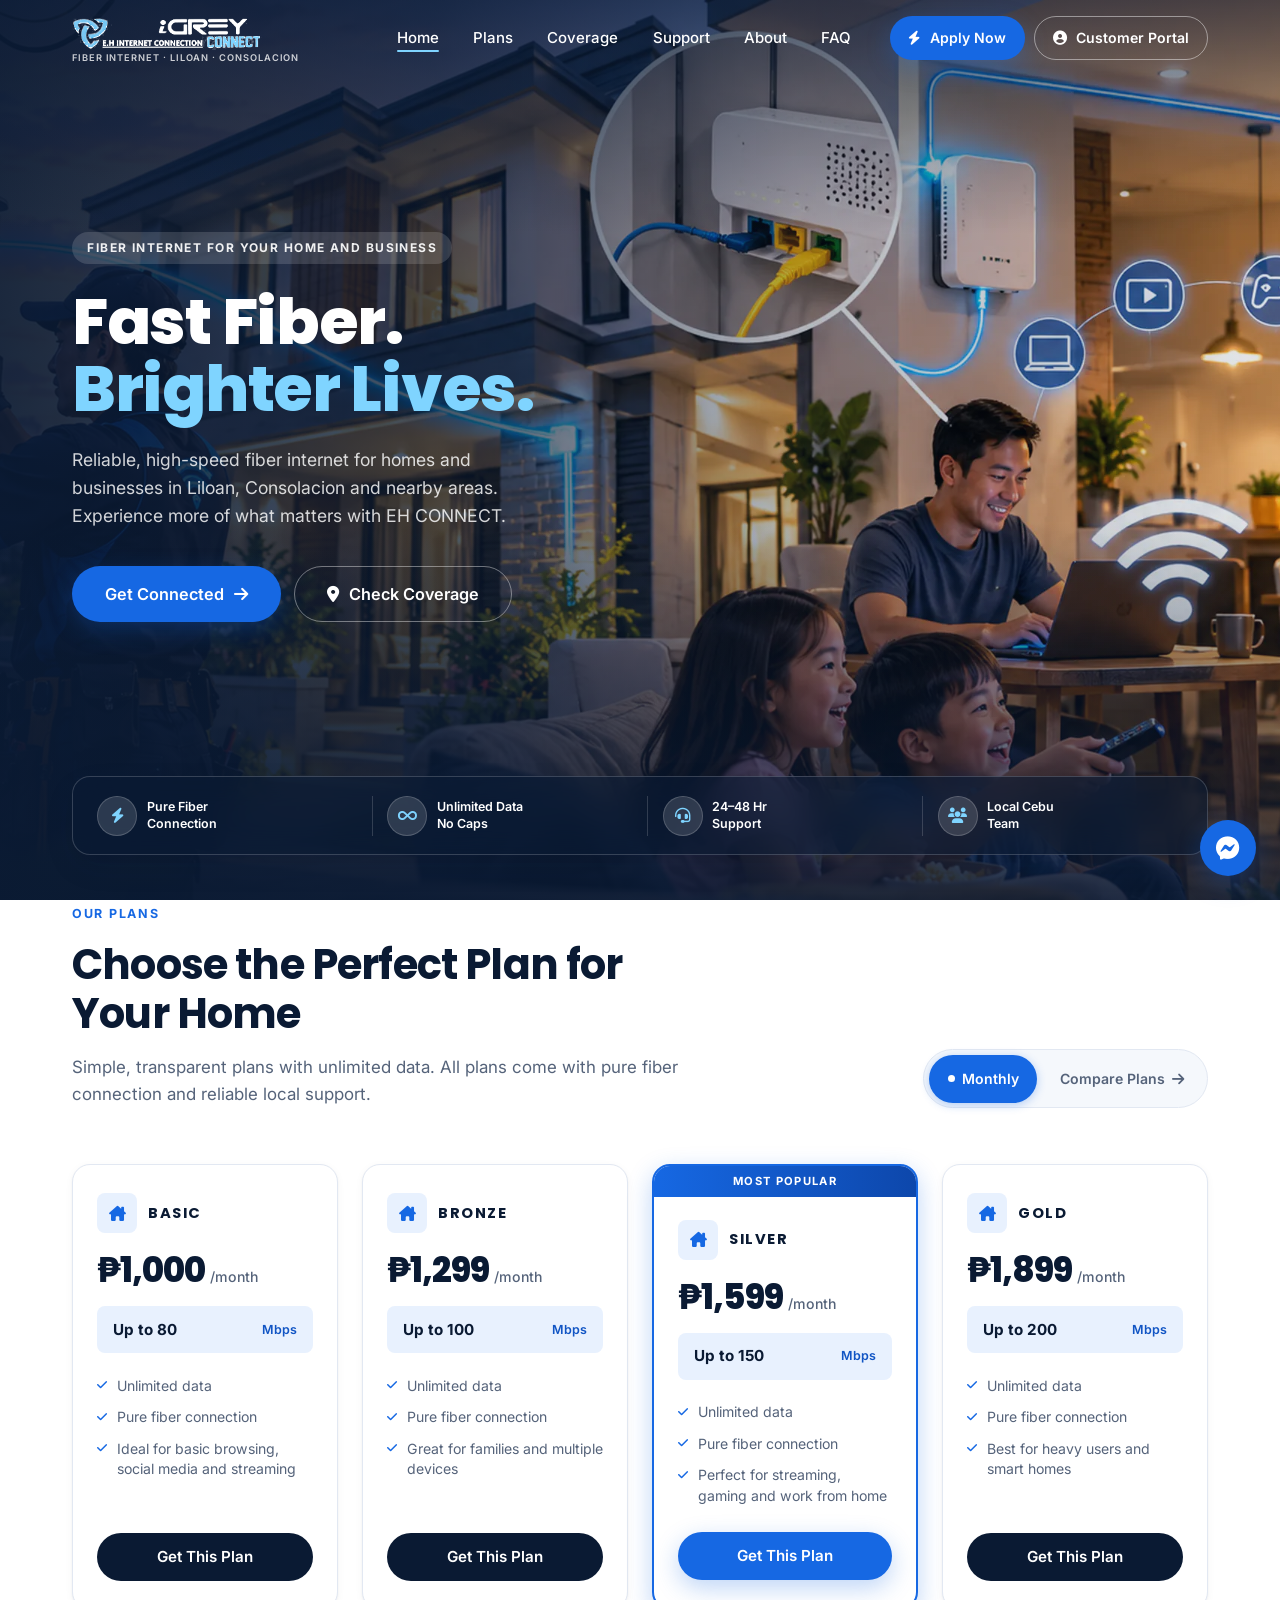
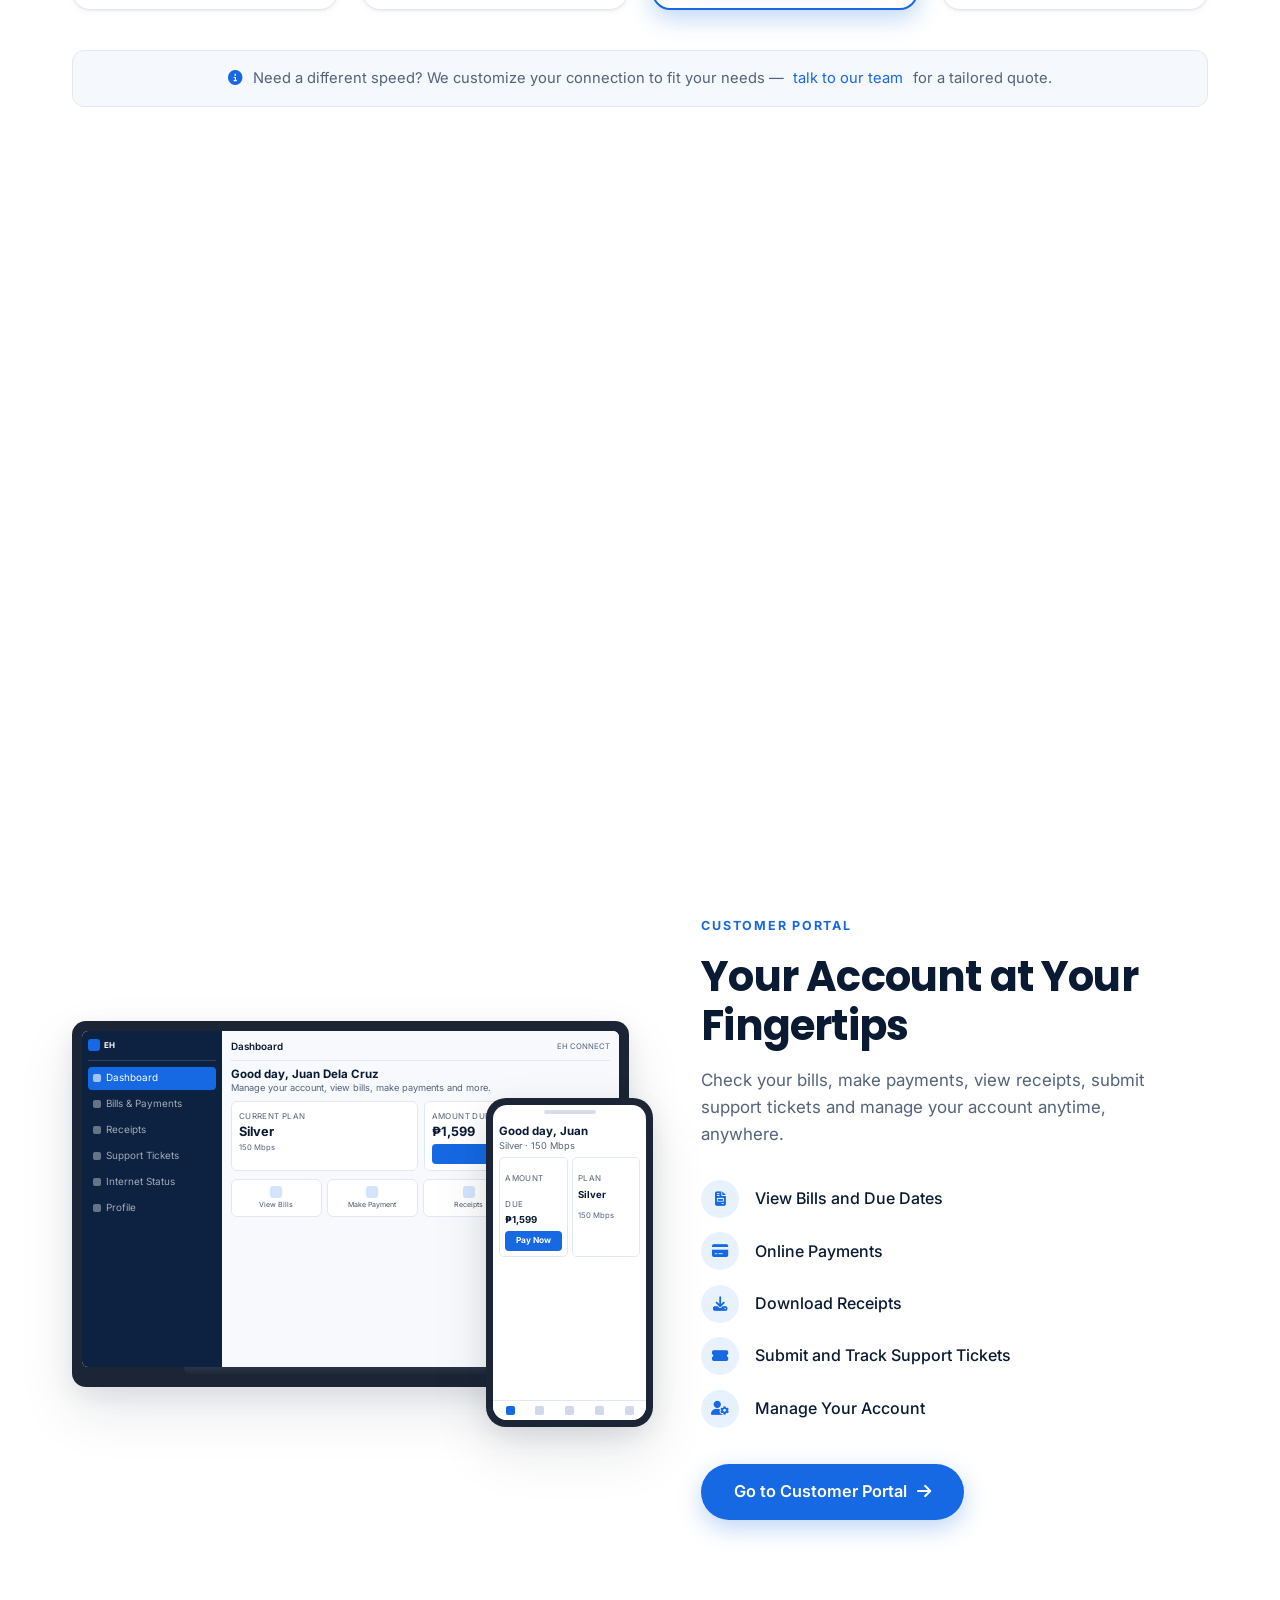
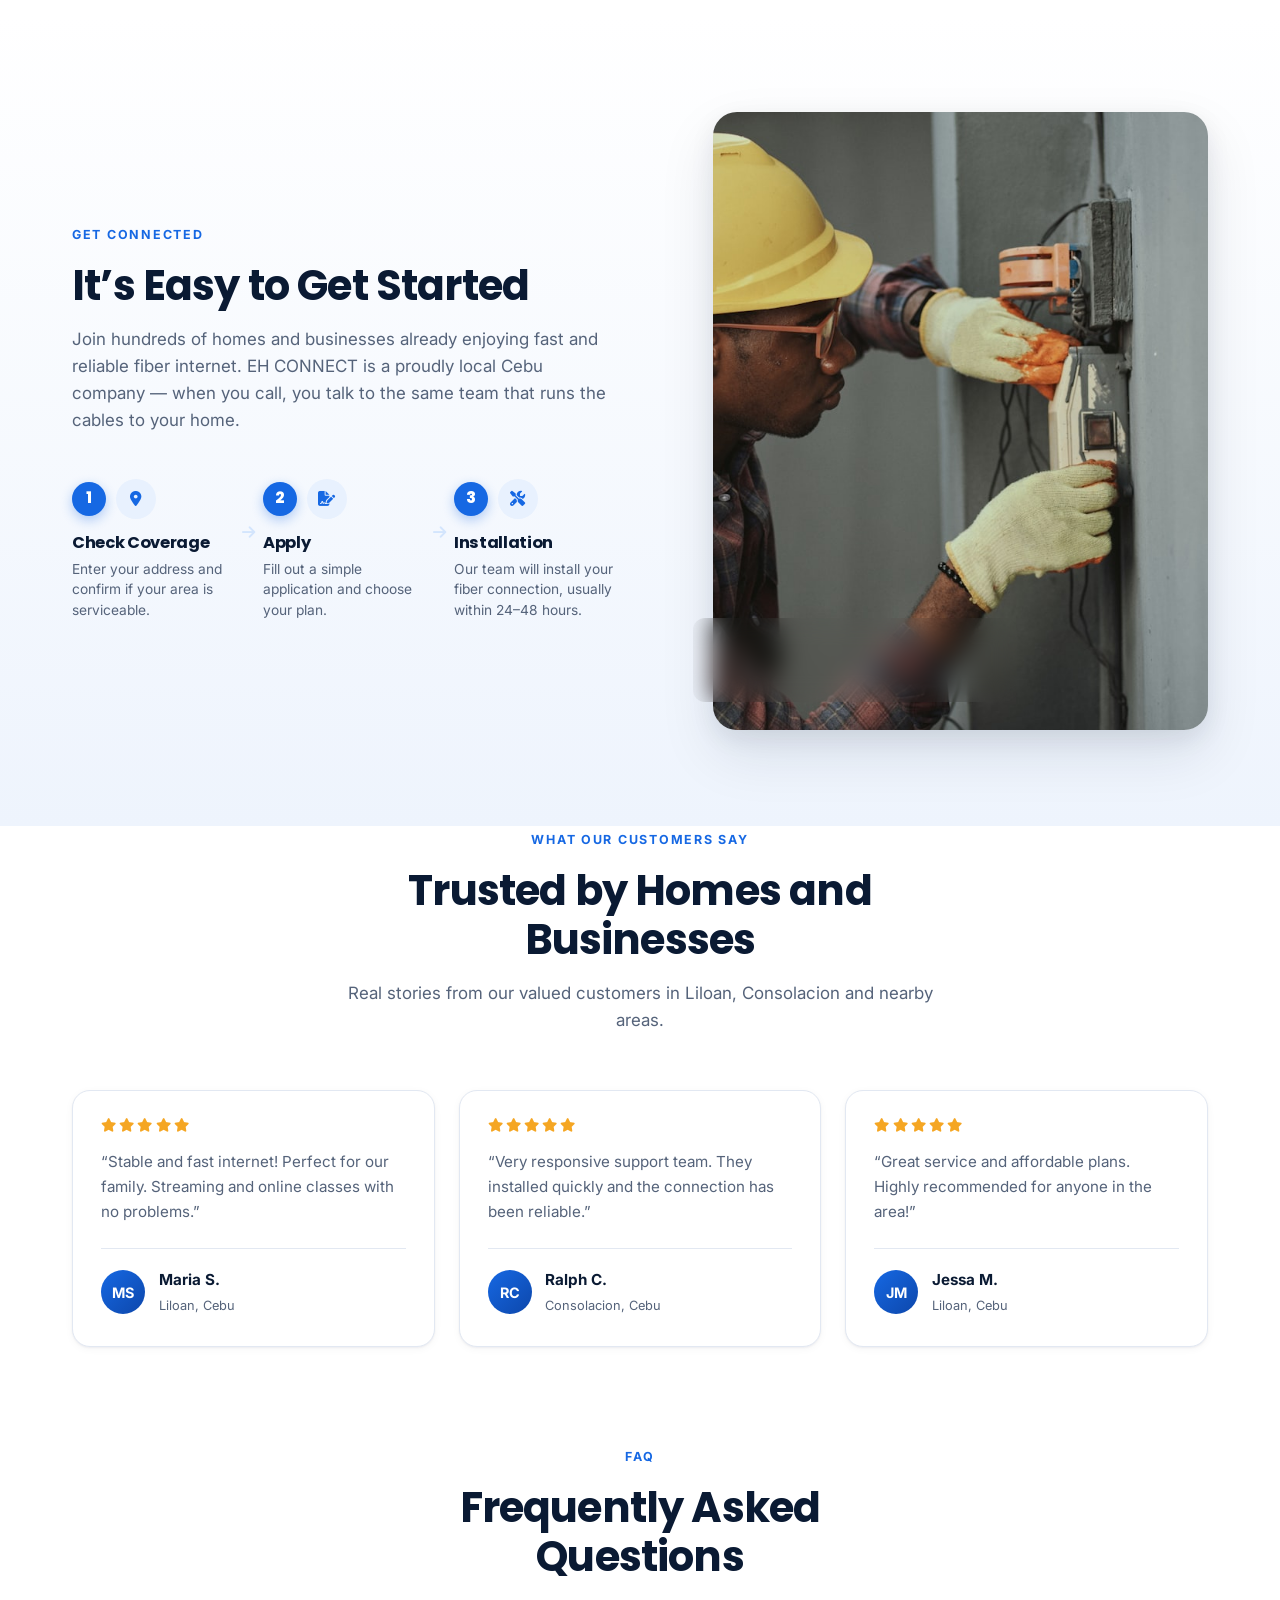
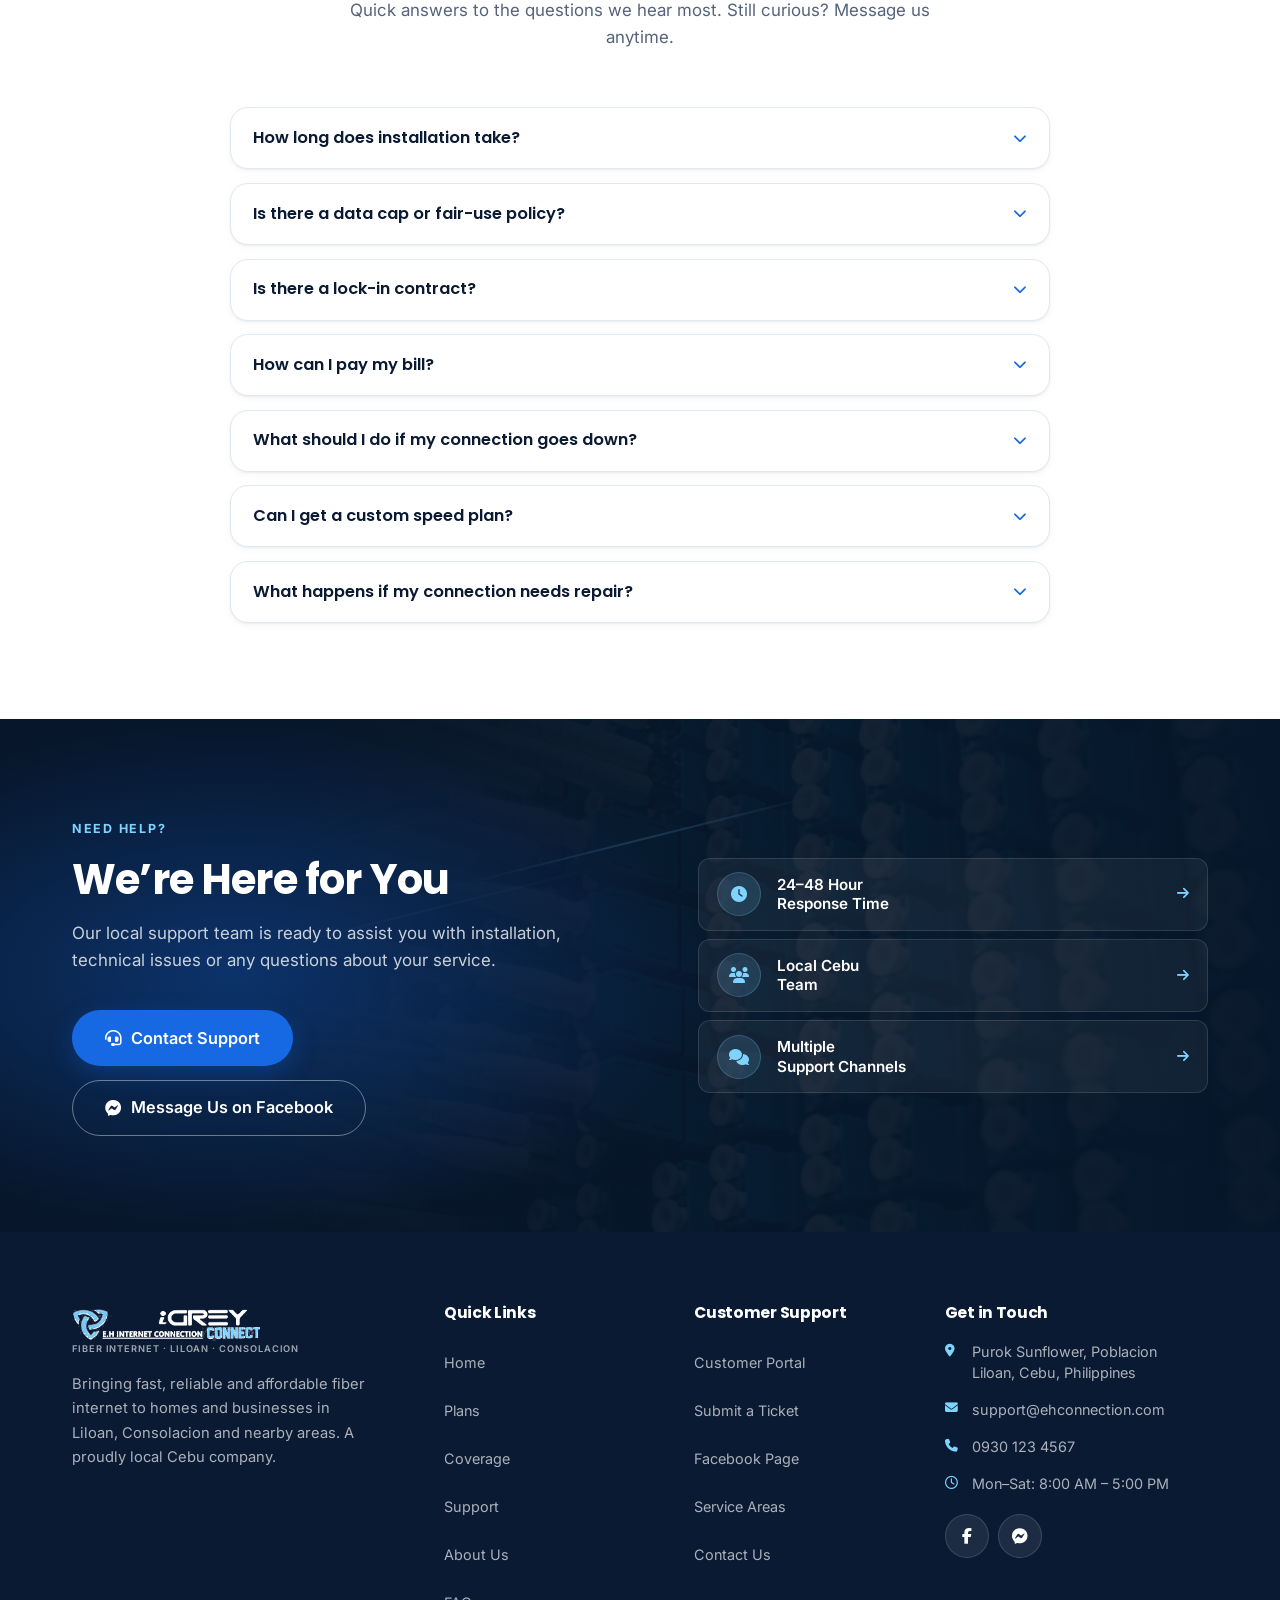
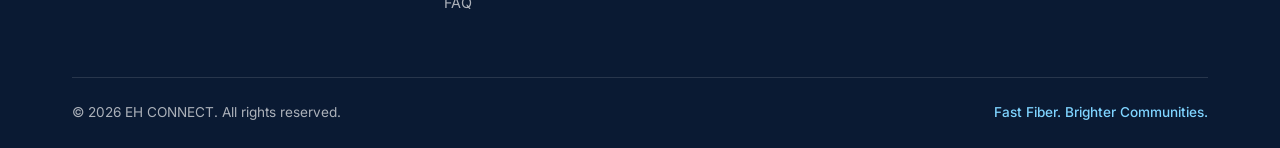
==== commit 0088517d: "Plans table: 24-48 hr support across all tiers" ====
--- a/index.html
+++ b/index.html
@@ -307,10 +307,10 @@
                 </tr>
                 <tr>
                   <th scope="row">Support</th>
-                  <td>24&ndash;48 hr repair</td>
-                  <td>24&ndash;48 hr repair</td>
-                  <td class="col-featured">Priority support</td>
-                  <td>Dedicated support line</td>
+                  <td>24&ndash;48 hr support</td>
+                  <td>24&ndash;48 hr support</td>
+                  <td class="col-featured">24&ndash;48 hr support</td>
+                  <td>24&ndash;48 hr support</td>
                 </tr>
                 <tr>
                   <th scope="row">Best for</th>
--- a/css/style.css
+++ b/css/style.css
@@ -518,26 +518,30 @@
   max-width: 220px;
 }
 
-/* The overlay navbar floats on a dark hero photo, so it needs the light
-   lockup variant (white + accent cyan); the navy one disappears against
-   it. Toggled with CSS so no JS is involved — both files load, ~10 KB.
-   Gated on the same condition as the hero overlay treatment, so a narrow
-   or portrait viewport (light page) never shows the light lockup. */
+/* The overlay navbar floats on the dark hero at every viewport size, so it
+   needs the light lockup variant (white + accent cyan); the navy one
+   disappears against it. Toggled with CSS so no JS is involved — both
+   files load, ~10 KB. Not gated on a media query: the hero is dark at
+   every size, so the transparent navbar always needs the light lockup. */
 .brand-logo--light {
   display: none;
 }
 
-@media (min-width: 1025px) and (min-aspect-ratio: 4/3) {
-  .navbar--overlay:not(.scrolled) .brand-logo--dark {
-    display: none;
-  }
-
-  .navbar--overlay:not(.scrolled) .brand-logo--light {
-    display: inline-block;
-  }
-
-  /* Light type while the overlay navbar is transparent. The min-width
-     floor also keeps the mobile dropdown panel (solid white) navy. */
+.navbar--overlay:not(.scrolled) .brand-logo--dark {
+  display: none;
+}
+
+.navbar--overlay:not(.scrolled) .brand-logo--light {
+  display: inline-block;
+}
+
+.navbar--overlay:not(.scrolled) .brand-sub {
+  color: rgba(255, 255, 255, 0.78);
+}
+
+/* Wide: the links are horizontal and sit on the dark photo. The min-width
+   floor also keeps the mobile dropdown panel (solid white) navy. */
+@media (min-width: 1025px) {
   .navbar--overlay:not(.scrolled) .navbar-links a {
     color: #fff;
   }
@@ -553,10 +557,6 @@
 
   .navbar--overlay:not(.scrolled) .navbar-links a::after {
     background: var(--color-accent-cyan);
-  }
-
-  .navbar--overlay:not(.scrolled) .brand-sub {
-    color: rgba(255, 255, 255, 0.78);
   }
 
   .navbar--overlay:not(.scrolled) .navbar-actions .btn-outline {
@@ -568,6 +568,18 @@
     color: #fff;
     background: rgba(255, 255, 255, 0.14);
     border-color: #fff;
+  }
+}
+
+/* Narrow: the links live inside the solid-white dropdown panel and must
+   stay navy, but the hamburger and brand sit on the dark hero. */
+@media (max-width: 1024px) {
+  .navbar--overlay:not(.scrolled) .navbar-toggle span {
+    background: #fff;
+  }
+
+  .navbar--overlay:not(.scrolled) .navbar-toggle:hover span {
+    background: var(--color-accent-cyan);
   }
 }
 
@@ -743,56 +755,56 @@
 /* ============================================
    HERO
 
-   Two treatments driven by one block of custom
-   properties, so the switch is a variable swap
-   rather than a pile of overrides:
-
-   - overlay  (min-width 900px AND >= 4:3 aspect)
-     Full-viewport dark hero, photo behind a
-     scrim, copy overlaid. The 2:1 source is
-     cover-cropped, and the visible width is
-     aspect/2, so a portrait viewport would
-     crop away most of the frame. Hence the
+   Dark everywhere. The overlay vs band split is
+   LAYOUT only — the text colours are single-
+   sourced here, so the two treatments cannot
+   drift apart the way the previous light/dark
+   pair did:
+
+   - overlay  (min-width 1025px AND >= 6:5
+     aspect)  Full-viewport hero, photo behind a
+     scrim, copy on top. The 2:1 source is
+     cover-cropped and keeps only aspect/2 of its
+     width, so a portrait viewport would crop
+     away most of the frame. Hence the
      aspect-ratio condition, not a width one.
-   - stacked  (everything else)
-     Light page, photo as a band under the copy.
+   - band  (everything else)  Same dark page and
+     glass card, but the photo sits below the
+     copy as a full uncropped band.
+
+   Only two properties differ between them, both
+   for a real reason: the card fill, and the
+   scrim. Everything else is shared.
    ============================================ */
 .hero {
-  --hero-fg: var(--color-navy);
-  --hero-sub-fg: var(--color-body);
-  --hero-accent: var(--color-primary);
-  --hero-eyebrow-fg: var(--color-primary-hover);
-  --hero-eyebrow-bg: var(--color-primary-soft);
-  --hero-card-bg: #fff;
-  --hero-card-border: var(--color-border);
-  --hero-card-fg: var(--color-navy);
-  --hero-card-rule: var(--color-border);
-  --hero-card-blur: none;
-  --hero-scrim: linear-gradient(to bottom, #fff, rgba(255, 255, 255, 0));
+  --hero-fg: #fff;
+  --hero-sub-fg: rgba(255, 255, 255, 0.82);
+  --hero-accent: var(--color-accent-cyan);
+  --hero-eyebrow-fg: rgba(255, 255, 255, 0.92);
+  --hero-eyebrow-bg: rgba(255, 255, 255, 0.14);
+  --hero-card-bg: rgba(255, 255, 255, 0.07);
+  --hero-card-border: rgba(255, 255, 255, 0.18);
+  --hero-card-fg: #fff;
+  --hero-card-rule: rgba(255, 255, 255, 0.16);
+  --hero-card-blur: blur(16px);
+  /* Band layout: a short fade blends the photo's top edge into the navy.
+     The trust card sits above the photo here, so it needs no scrim. */
+  --hero-scrim: linear-gradient(to bottom, var(--color-navy) 0%, rgba(10, 26, 51, 0) 10%);
   --hero-media-position: 45% 50%;
-  --hero-media-position-sm: 30% 50%;
 
   position: relative;
   display: flex;
   flex-direction: column;
   padding-top: calc(var(--navbar-height) + 3.5rem);
-  background: var(--color-bg);
+  background: var(--color-navy);
   overflow: hidden;
 }
 
-/* --- Overlay treatment --- */
-@media (min-width: 1025px) and (min-aspect-ratio: 4/3) {
+/* --- Overlay treatment: layout only --- */
+@media (min-width: 1025px) and (min-aspect-ratio: 6/5) {
   .hero {
-    --hero-fg: #fff;
-    --hero-sub-fg: rgba(255, 255, 255, 0.82);
-    --hero-accent: var(--color-accent-cyan);
-    --hero-eyebrow-fg: rgba(255, 255, 255, 0.92);
-    --hero-eyebrow-bg: rgba(255, 255, 255, 0.14);
+    /* Dark glass over the photo, instead of a light wash on solid navy */
     --hero-card-bg: rgba(10, 26, 51, 0.55);
-    --hero-card-border: rgba(255, 255, 255, 0.18);
-    --hero-card-fg: #fff;
-    --hero-card-rule: rgba(255, 255, 255, 0.16);
-    --hero-card-blur: blur(16px);
     --hero-scrim:
       linear-gradient(to bottom, rgba(10, 26, 51, 0.62) 0%, rgba(10, 26, 51, 0) 26%),
       linear-gradient(to top, rgba(10, 26, 51, 0.88) 0%, rgba(10, 26, 51, 0) 42%),
@@ -801,27 +813,12 @@
 
     min-height: 100svh;
     padding-bottom: clamp(2rem, 5vh, 3.5rem);
-    background: var(--color-navy);
   }
 
   /* Fill the viewport so .hero-content's auto margins can centre the copy
      and push the trust card onto the bottom edge. */
   .hero-inner {
     flex: 1;
-  }
-
-  .hero .hero-actions .btn-outline-light,
-  .hero .hero-actions .btn-outline-light:hover {
-    color: #fff;
-  }
-
-  .hero .hero-actions .btn-outline-light {
-    border-color: rgba(255, 255, 255, 0.45);
-  }
-
-  .hero .hero-actions .btn-outline-light:hover {
-    background: rgba(255, 255, 255, 0.14);
-    border-color: #fff;
   }
 }
 
@@ -847,7 +844,7 @@
   pointer-events: none;
 }
 
-@media (min-width: 1025px) and (min-aspect-ratio: 4/3) {
+@media (min-width: 1025px) and (min-aspect-ratio: 6/5) {
   .hero-media {
     position: absolute;
     inset: 0;
@@ -911,21 +908,6 @@
   flex-wrap: wrap;
   gap: 0.85rem;
   margin-bottom: 0;
-}
-
-/* The markup carries .btn-outline-light for the overlay treatment. In the
-   stacked treatment the page is light, so that variant's white text and
-   translucent border would render invisible — swap it for the navy one.
-   The overlay media query below turns it white again. */
-.hero-actions .btn-outline-light {
-  color: var(--color-navy);
-  border-color: var(--color-border-strong);
-}
-
-.hero-actions .btn-outline-light:hover {
-  color: var(--color-navy);
-  background: var(--color-bg-soft);
-  border-color: var(--color-navy);
 }
 
 /* Trust card — glass over the photo in the overlay treatment,
